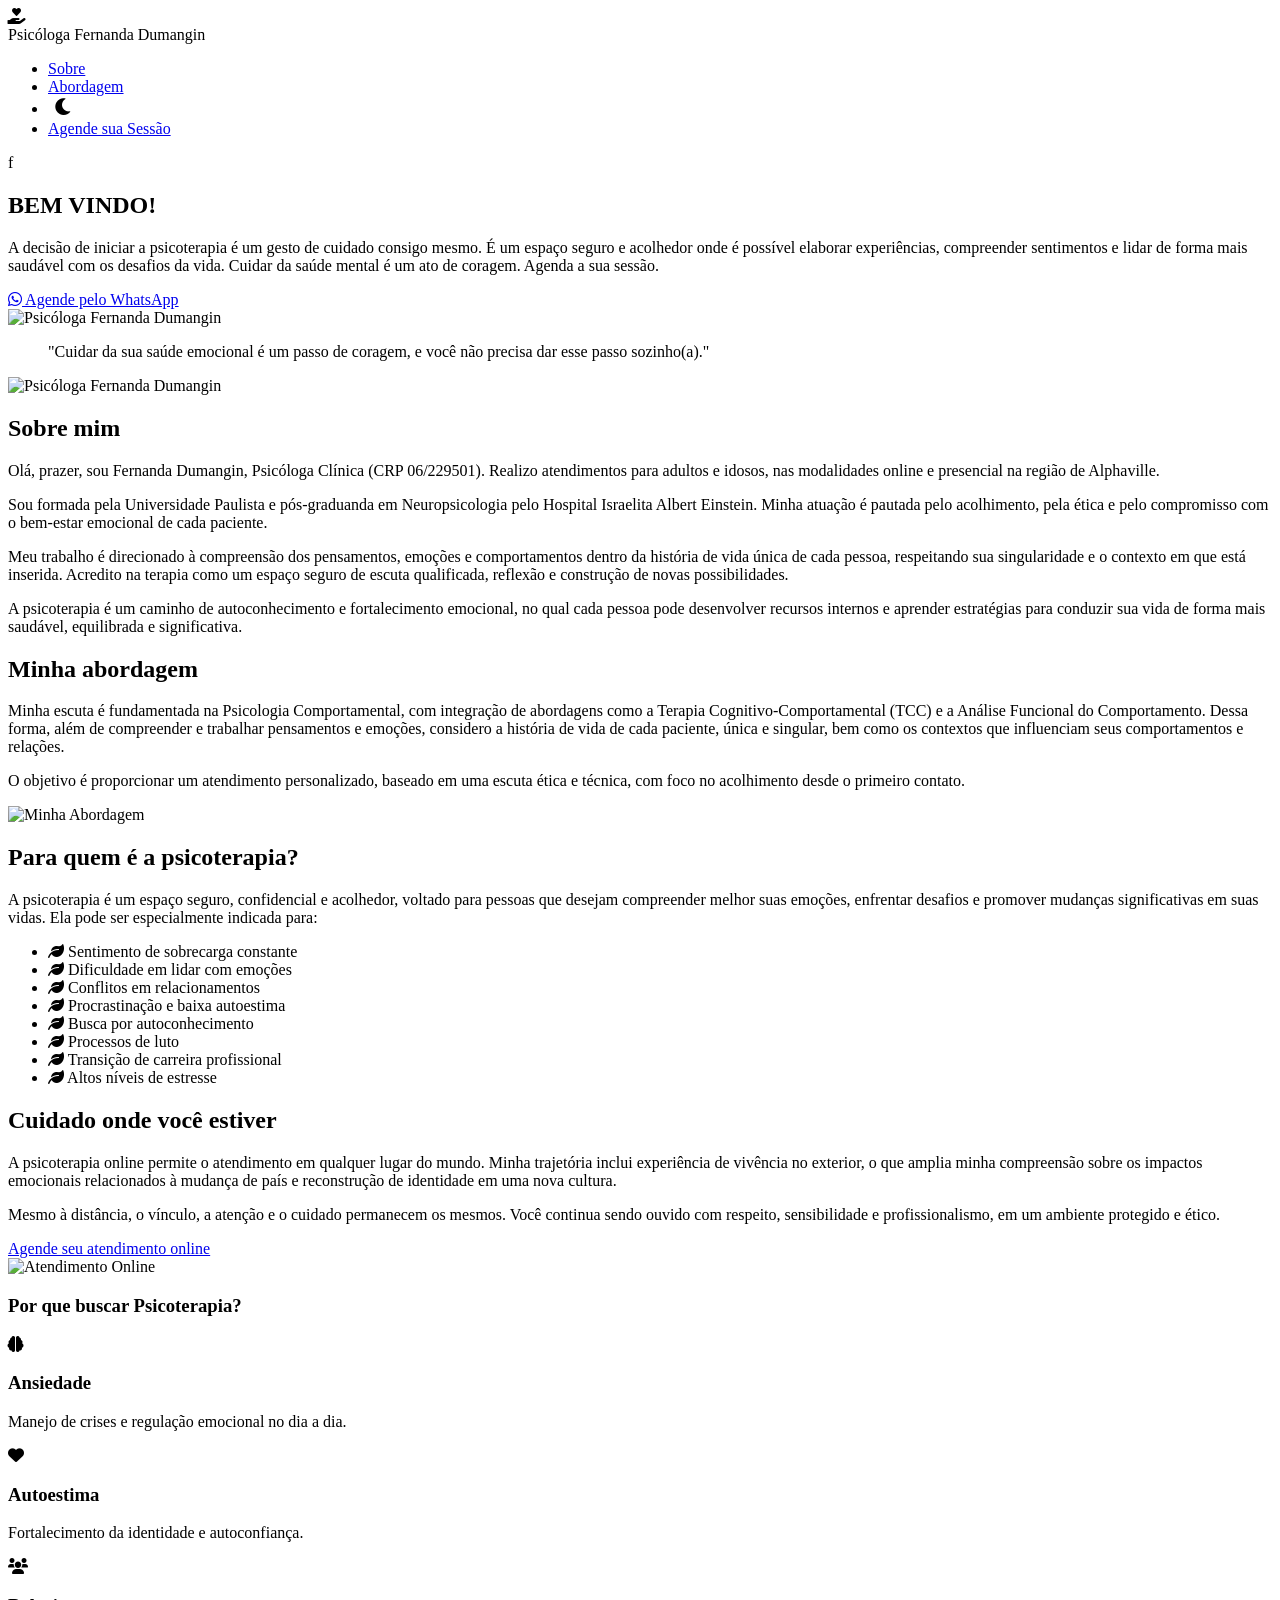
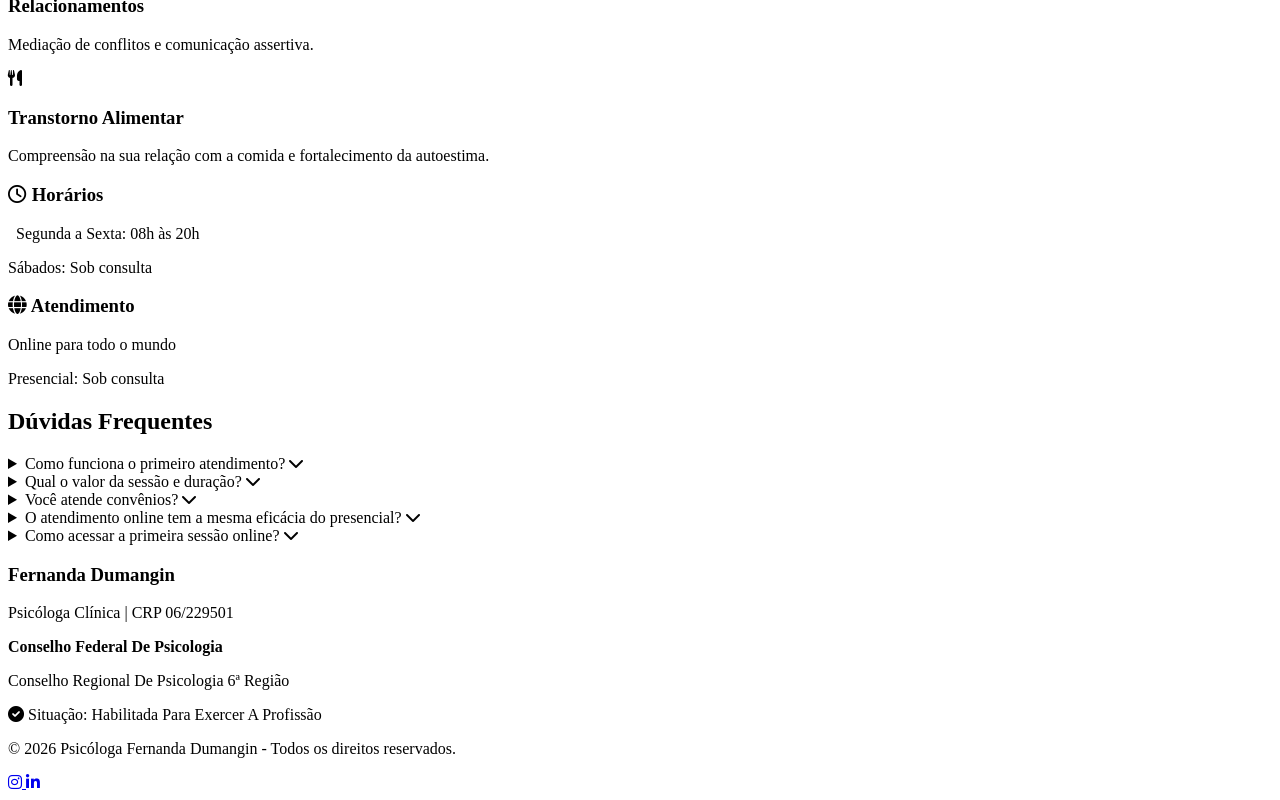
==== index.html @ 08c2d4cd "Update index.html" ====
<!DOCTYPE html>
<html lang="pt-br">
<head>
    <meta charset="UTF-8">
    <meta name="viewport" content="width=device-width, initial-scale=1.0">
    <meta name="description" content="Psicóloga Fernanda Dumangin - Atendimento clínico especializado para adultos e adolescentes. Online e Presencial.">
    <meta name="keywords" content="Psicóloga, Terapia, Fernanda Dumangin, Saúde Mental">
    <meta property="og:title" content="Psicóloga Fernanda Dumangin">
    <meta property="og:description" content="Cuidar da sua saúde mental é o primeiro passo para o equilíbrio.">
    <meta property="og:image" content="https://psifernandadumangin.github.io/assets/fernanda.JPG">
    <meta property="og:url" content="https://psifernandadumangin.github.io">
    <meta property="og:type" content="website">
    <title>Fernanda Dumangin | Psicóloga Clínica</title>
    <link rel="icon" href="data:image/svg+xml,<svg xmlns='http://www.w3.org/2000/svg' viewBox='0 0 512 512'><path fill='%235a8ca0' d='M208 448V208c0-26.5 21.5-48 48-48h96c26.5 0 48 21.5 48 48v240c0 26.5-21.5 48-48 48h-96c-26.5 0-48-21.5-48-48zm48-416c-132.5 0-240 107.5-240 240v208c0 13.3 10.7 24 24 24h64c13.3 0 24-10.7 24-24V272c0-13.3-10.7-24-24-24H80c0-88.4 71.6-160 160-160s160 71.6 160 160h-48c-13.3 0-24 10.7-24 24v176c0 13.3 10.7 24 24 24h64c13.3 0 24-10.7 24-24V272c0-132.5-107.5-240-240-240z'/></svg>">
    <link rel="stylesheet" href="style.css">
    <link rel="stylesheet" href="https://cdnjs.cloudflare.com/ajax/libs/font-awesome/6.0.0/css/all.min.css">
    <link href="https://fonts.googleapis.com/css2?family=Inter:wght@300;400;600&display=swap" rel="stylesheet">
    <link href="https://fonts.googleapis.com/css2?family=Inter:wght@400;600;700&display=swap" rel="stylesheet">
</head>
<body>

<header>
    <div class="logo">
        <div class="logo-icon">
            <i class="fas fa-hand-holding-heart"></i> </div>
        <span>Psicóloga Fernanda Dumangin</span>
    </div>

    <nav>
        <ul>
            <li><a href="#sobre">Sobre</a></li>
            <li><a href="#abordagem">Abordagem</a></li>
            <li>
                <button id="theme-toggle" style="background:none; border:none; cursor:pointer; font-size:1.2rem;">
                <i id="theme-icon" class="fas fa-moon"></i>
                </button>
            </li>
            <li><a href="https://wa.me/5511989405665?text=Olá%20Fernanda,%20gostaria%20de%20maiores%20informações%20sobre%20o%20agendamento%20de%20consulta." class="btn-nav" target="_blank">Agende sua Sessão</a></li>
        </ul>
    </nav>
</header>
f
    <section class="hero">
        <div class="container hero-container">
            <div class="hero-content">
                <h1>BEM VINDO!</h1>
                <p>A decisão de iniciar a psicoterapia é um gesto de cuidado consigo mesmo. É um espaço seguro e acolhedor onde é possível elaborar experiências, compreender sentimentos e lidar de forma mais saudável com os desafios da vida. Cuidar da saúde mental é um ato de coragem. Agenda a sua sessão.</p>
                <a href="https://wa.me/5511989405665?text=Olá%20Fernanda,%20gostaria%20de%20maiores%20informações%20sobre%20o%20agendamento%20de%20consulta." class="cta-button">
                    <i class="fab fa-whatsapp"></i> Agende pelo WhatsApp
                </a>
            </div>
            <div class="hero-image">
                <img src="assets/fernanda-hero.JPG" alt="Psicóloga Fernanda Dumangin">
            </div>
        </div>
    </section>

    <section class="quote-section">
        <div class="container">
            <blockquote class="main-quote">
                "Cuidar da sua saúde emocional é um passo de coragem, e você não precisa dar esse passo sozinho(a)."
            </blockquote>
        </div>
    </section>

    <section id="sobre" class="section-split">
        <div class="container split-container">
            <div class="split-image">
                <img src="assets/fernanda.JPG" alt="Psicóloga Fernanda Dumangin">
            </div>
            
            <div class="split-content">
                <h2>Sobre mim</h2>
                <p>Olá, prazer, sou Fernanda Dumangin, Psicóloga Clínica (CRP 06/229501). Realizo atendimentos para adultos e idosos, nas modalidades online e presencial na região de Alphaville.</p>
                <p>Sou formada pela Universidade Paulista e pós-graduanda em Neuropsicologia pelo Hospital Israelita Albert Einstein. Minha atuação é pautada pelo acolhimento, pela ética e pelo compromisso com o bem-estar emocional de cada paciente.</p>
                <p>Meu trabalho é direcionado à compreensão dos pensamentos, emoções e comportamentos dentro da história de vida única de cada pessoa, respeitando sua singularidade e o contexto em que está inserida. Acredito na terapia como um espaço seguro de escuta qualificada, reflexão e construção de novas possibilidades.</p>
                <p>A psicoterapia é um caminho de autoconhecimento e fortalecimento emocional, no qual cada pessoa pode desenvolver recursos internos e aprender estratégias para conduzir sua vida de forma mais saudável, equilibrada e significativa.</p>
                      
            </div>
        </div>
    </section>

    <section id="abordagem" class="section-split alternate-bg">
        <div class="container split-container inverted">
            <div class="split-content">
                <h2>Minha abordagem</h2>
                <p>Minha escuta é fundamentada na Psicologia Comportamental, com integração de abordagens como a Terapia Cognitivo-Comportamental (TCC) e a Análise Funcional do Comportamento. Dessa forma, além de compreender e trabalhar pensamentos e emoções, considero a história de vida de cada paciente, única e singular, bem como os contextos que influenciam seus comportamentos e relações.</p>
                <p>O objetivo é proporcionar um atendimento personalizado, baseado em uma escuta ética e técnica, com foco no acolhimento desde o primeiro contato.</p>
            </div>
                <div class="split-image">
                    <img src="assets/consultorio-detalhe.JPG" alt="Minha Abordagem">
                </div>
        </div>
    </section>
    
    <section id="publico" class="section-split accent-bg">
        <div class="container split-container inverted">
            <div class="split-content">
                <h2>Para quem é a psicoterapia?</h2>
                <p>A psicoterapia é um espaço seguro, confidencial e acolhedor, voltado para pessoas que desejam compreender melhor suas emoções, enfrentar desafios e promover mudanças significativas em suas vidas.
                   Ela pode ser especialmente indicada para:</p>
                
                <ul class="lista-beneficios">
                    <li><i class="fas fa-leaf"></i> Sentimento de sobrecarga constante</li>
                    <li><i class="fas fa-leaf"></i> Dificuldade em lidar com emoções</li>
                    <li><i class="fas fa-leaf"></i> Conflitos em relacionamentos</li>
                    <li><i class="fas fa-leaf"></i> Procrastinação e baixa autoestima</li>
                    <li><i class="fas fa-leaf"></i> Busca por autoconhecimento</li>
                    <li><i class="fas fa-leaf"></i> Processos de luto</li>
                    <li><i class="fas fa-leaf"></i> Transição de carreira profissional</li>
                    <li><i class="fas fa-leaf"></i> Altos níveis de estresse</li>
                    
                </ul>
            </div>
            <!-- <div class="split-image">
                <img src="assets/terapia-contexto.jpg" alt="Representação de acolhimento">
            </div> -->
        </div>
    </section>

    <section id="online" class="section-split">
        <div class="container split-container inverted">
            <div class="split-content">
                <h2>Cuidado onde você estiver</h2>
                <p>A psicoterapia online permite o atendimento em qualquer lugar do mundo. Minha trajetória inclui experiência de vivência no exterior, o que amplia minha compreensão sobre os impactos emocionais relacionados à mudança de país e reconstrução de identidade em uma nova cultura.</p>
                <p>Mesmo à distância, o vínculo, a atenção e o cuidado permanecem os mesmos. Você continua sendo ouvido com respeito, sensibilidade e profissionalismo, em um ambiente protegido e ético.</p>
                <a href="#" class="link-destaque">Agende seu atendimento online</a>
            </div>
            <div class="split-image">
                <img src="assets/fernanda-notebook.JPG" alt="Atendimento Online">
            </div>
        </div>
    </section>
    
    <section id="especialidades" class="bg-light">
        <div class="container">
            <h3 class="frase-apoio">Por que buscar Psicoterapia?</h3>
            <div class="cards">
                <div class="card">
                    <i class="fas fa-brain"></i>
                    <h3>Ansiedade</h3>
                    <p>Manejo de crises e regulação emocional no dia a dia.</p>
                </div>
                <div class="card">
                    <i class="fas fa-heart"></i>
                    <h3>Autoestima</h3>
                    <p>Fortalecimento da identidade e autoconfiança.</p>
                </div>
                <div class="card">
                    <i class="fas fa-users"></i>
                    <h3>Relacionamentos</h3>
                    <p>Mediação de conflitos e comunicação assertiva.</p>
                </div>
                <div class="card">
                    <i class="fas fa-utensils"></i>
                    <h3>Transtorno Alimentar</h3>
                    <p>Compreensão na sua relação com a comida e fortalecimento da autoestima.</p>
                </div>
            </div>
        </div>
      </section>
    
        <!-- Cronograma e Selo de Atendimento -->
    <section class="info-pratica">
        <div class="container info-grid">
            <div class="info-item">
                <h3><i class="far fa-clock"></i> Horários</h3>
                <p>&nbsp;&nbsp;Segunda a Sexta: 08h às 20h</p>
                <p>Sábados: Sob consulta</p>
            </div>
            <div class="info-item">
                <h3><i class="fas fa-globe"></i> Atendimento</h3>
                <p>Online para todo o mundo</p>
                <p>Presencial: Sob consulta</p>
            </div>
        </div>
    </section>
    
    <!-- FAQ - Dúvidas Frequentes -->
        <section id="faq" class="container">
        <h2 class="section-title">Dúvidas Frequentes</h2>
        <div class="faq-grid">
            <details>
                <summary>Como funciona o primeiro atendimento? <i class="fas fa-chevron-down"></i></summary>
                <p>O primeiro atendimento é um momento de escuta e acolhimento, onde você poderá falar sobre a sua queixa, conhecer o funcionamento da psicoterapia e esclarecer dúvidas. É um espaço seguro para iniciarmos, juntos, um processo de cuidado.</p>
            </details>
    
            <details>
                <summary>Qual o valor da sessão e duração? <i class="fas fa-chevron-down"></i></summary>
                <p>As sessões têm duração média de 50 minutos. Para informações sobre valores e disponibilidade de horários, entre em contato pelo WhatsApp.</p>
            </details>
    
            <details>
                <summary>Você atende convênios? <i class="fas fa-chevron-down"></i></summary>
                <p>No momento, não atendo convênios, mas forneço recibo para que você possa solicitar reembolso junto ao seu plano de saúde. Os atendimentos são particulares, mas fico à disposição para esclarecer valores e verificar possibilidades que se adequem à sua necessidade.</p>
            </details>

             <details>
                <summary>O atendimento online tem a mesma eficácia do presencial? <i class="fas fa-chevron-down"></i></summary>
                <p>Sim. A psicoterapia online é reconhecida como uma modalidade eficaz e segura, apresentando resultados equivalentes ao atendimento presencial. 
                    Todos os atendimentos são realizados em ambiente virtual seguro, com garantia de sigilo e confidencialidade, conforme os princípios éticos da prática profissional.</p>
            </details>
            
            <details>
                <summary>Como acessar a primeira sessão online? <i class="fas fa-chevron-down"></i></summary>
                <p>Preparei um guia passo a passo bem simples para te ajudar a conectar na nossa sala virtual com segurança e privacidade.</p>
                <a href="guia_de_acesso.html" target="_blank" class="cta-button" style="margin-top: 10px; display: inline-flex; align-items: center; gap: 10px;">
                    <i class="fa-solid fa-book-open"></i> Acessar Guia Rápido
                </a>
            </details>
        </div>
    </section>
    
<footer class="footer">
    <div class="container footer-content">
        <div class="footer-info">
            <h3>Fernanda Dumangin</h3>
            <p>Psicóloga Clínica | CRP 06/229501</p>
        </div>
        
        <div class="footer-crp-status">
            <p><strong>Conselho Federal De Psicologia</strong></p>
            <p>Conselho Regional De Psicologia 6ª Região</p>
            <p class="status-badge"><i class="fas fa-check-circle"></i> Situação: Habilitada Para Exercer A Profissão</p>
        </div>

        <div class="footer-copyright">
            <p>&copy; 2026 Psicóloga Fernanda Dumangin - Todos os direitos reservados.</p>
        </div>
        <div class="footer-social">
            <a href="https://www.instagram.com/psi.fernandadumangin" target="_blank" class="social-icon instagram">
                <i class="fab fa-instagram"></i>
            </a>
            <a href="https://linkedin.com/in/seuperfil" target="_blank" class="social-icon linkedin">
                <i class="fab fa-linkedin-in"></i>
            </a>
        </div>
    </div>
</footer>
    
<script>
    const themeToggle = document.getElementById('theme-toggle');
    const themeIcon = document.getElementById('theme-icon');
    const body = document.body;

    // Verifica se o usuário já tinha uma preferência salva
    if (localStorage.getItem('theme') === 'dark') {
        body.classList.add('dark-mode');
        themeIcon.classList.replace('fa-moon', 'fa-sun');
    }

    themeToggle.addEventListener('click', () => {
        body.classList.toggle('dark-mode');
        
        if (body.classList.contains('dark-mode')) {
            localStorage.setItem('theme', 'dark');
            themeIcon.classList.replace('fa-moon', 'fa-sun');
        } else {
            localStorage.setItem('theme', 'light');
            themeIcon.classList.replace('fa-sun', 'fa-moon');
        }
    });
</script>    
</body>
</html>
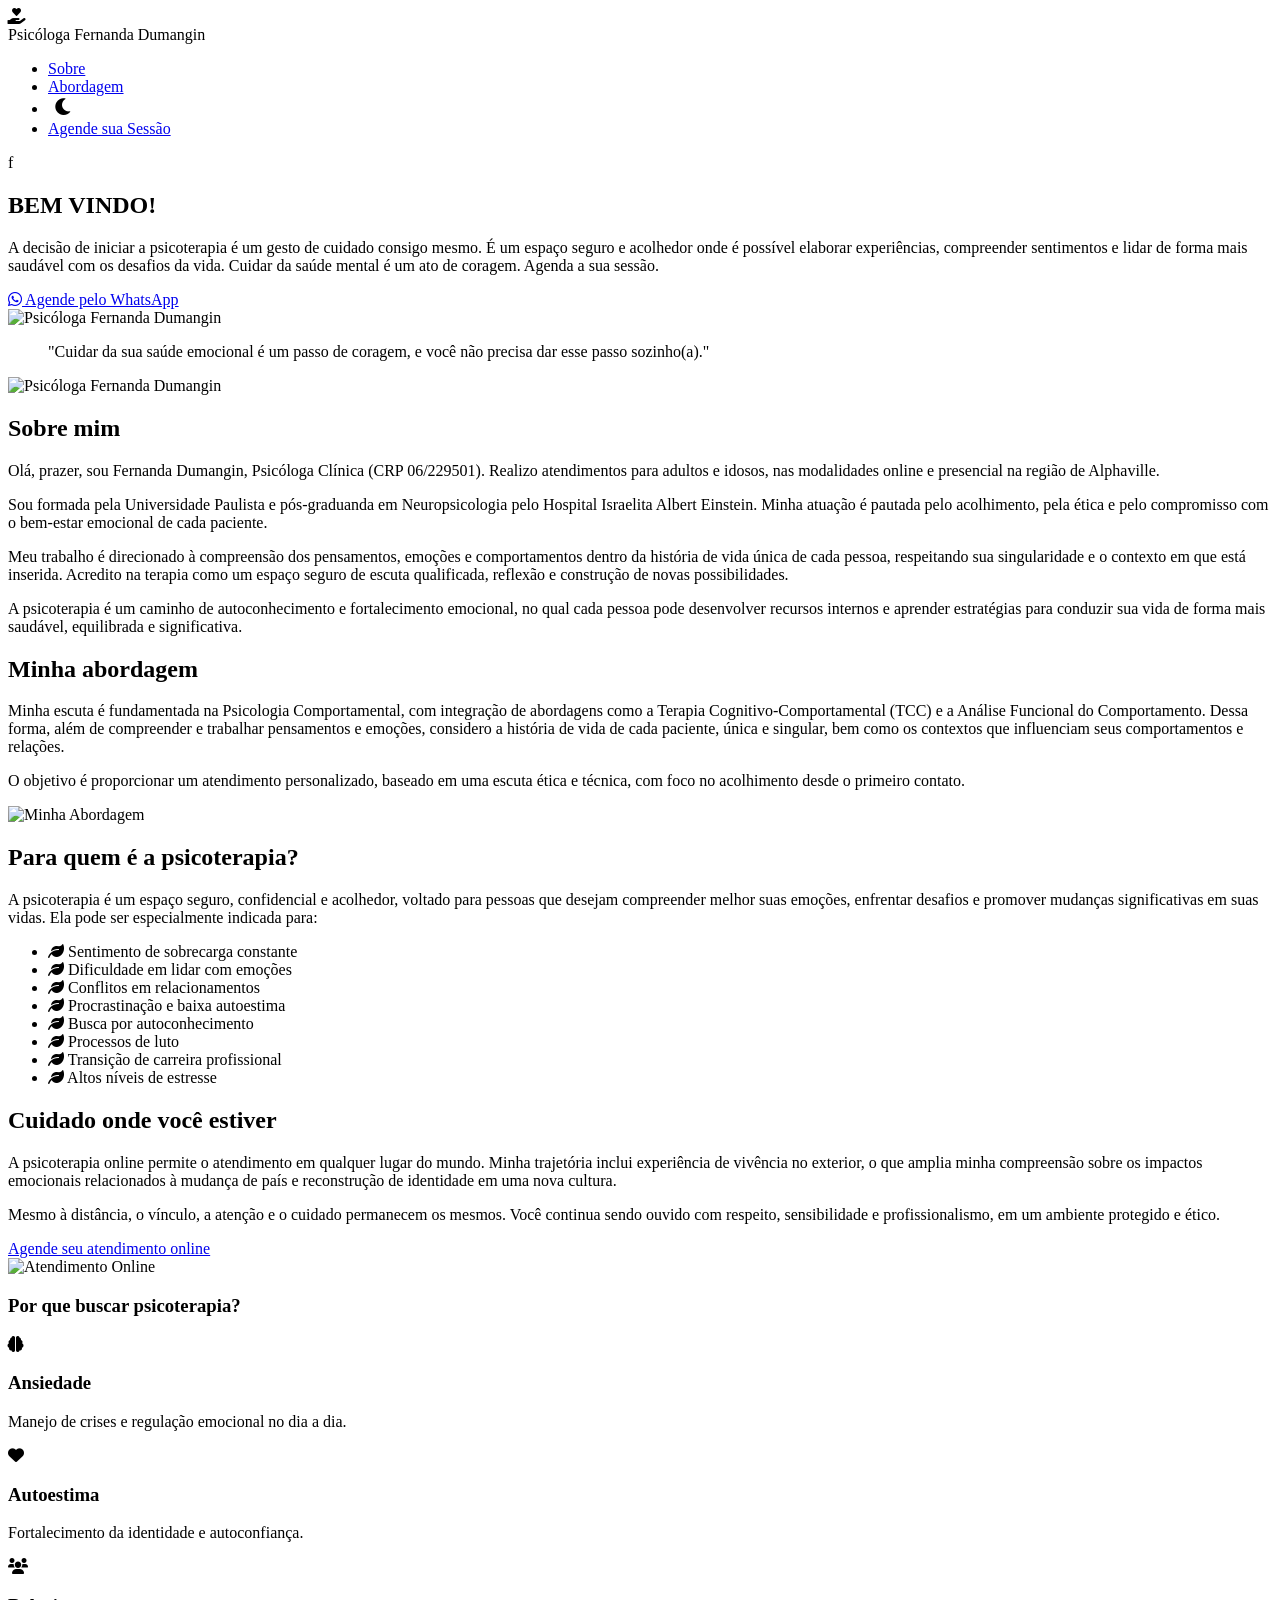
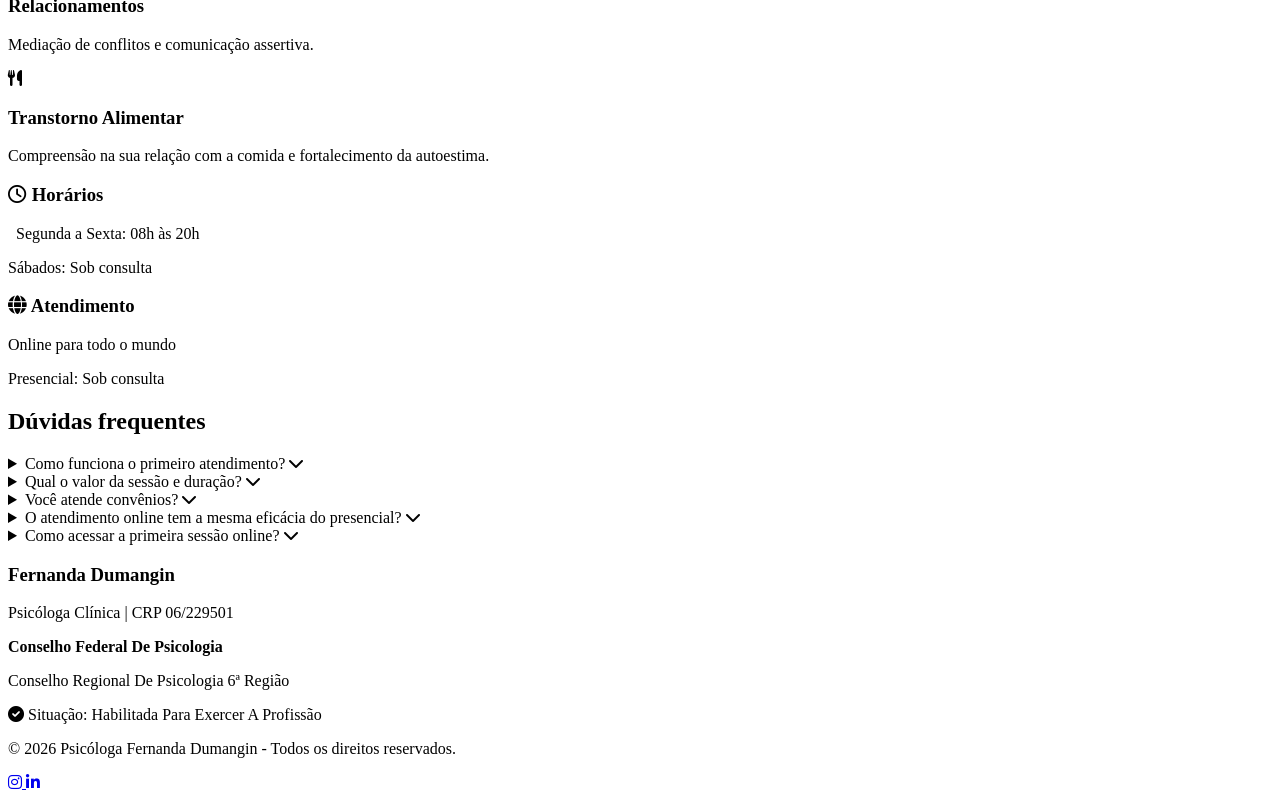
==== commit d039d2c5: "Update meta description and headings for consistency" ====
--- a/index.html
+++ b/index.html
@@ -3,8 +3,9 @@
 <head>
     <meta charset="UTF-8">
     <meta name="viewport" content="width=device-width, initial-scale=1.0">
-    <meta name="description" content="Psicóloga Fernanda Dumangin - Atendimento clínico especializado para adultos e adolescentes. Online e Presencial.">
-    <meta name="keywords" content="Psicóloga, Terapia, Fernanda Dumangin, Saúde Mental">
+    <meta name="google-site-verification" content="naHrY0-erxEiu1j9HeQYzjx1nH9kXFmUpBjLBTB5NQI" />
+    <meta name="description" content="Psicóloga Fernanda Dumangin - Atendimento clínico especializado para adultos e idosos. Online e Presencial.">
+    <meta name="keywords" content="Psicóloga, Terapia, Fernanda Dumangin, Saúde Mental, Terapia Cognitivo-Comportamental, Atendimento Online, Para quem é a terapia">
     <meta property="og:title" content="Psicóloga Fernanda Dumangin">
     <meta property="og:description" content="Cuidar da sua saúde mental é o primeiro passo para o equilíbrio.">
     <meta property="og:image" content="https://psifernandadumangin.github.io/assets/fernanda.JPG">
@@ -134,7 +135,7 @@
     
     <section id="especialidades" class="bg-light">
         <div class="container">
-            <h3 class="frase-apoio">Por que buscar Psicoterapia?</h3>
+            <h3 class="frase-apoio">Por que buscar psicoterapia?</h3>
             <div class="cards">
                 <div class="card">
                     <i class="fas fa-brain"></i>
@@ -178,7 +179,7 @@
     
     <!-- FAQ - Dúvidas Frequentes -->
         <section id="faq" class="container">
-        <h2 class="section-title">Dúvidas Frequentes</h2>
+        <h2 class="section-title">Dúvidas frequentes</h2>
         <div class="faq-grid">
             <details>
                 <summary>Como funciona o primeiro atendimento? <i class="fas fa-chevron-down"></i></summary>
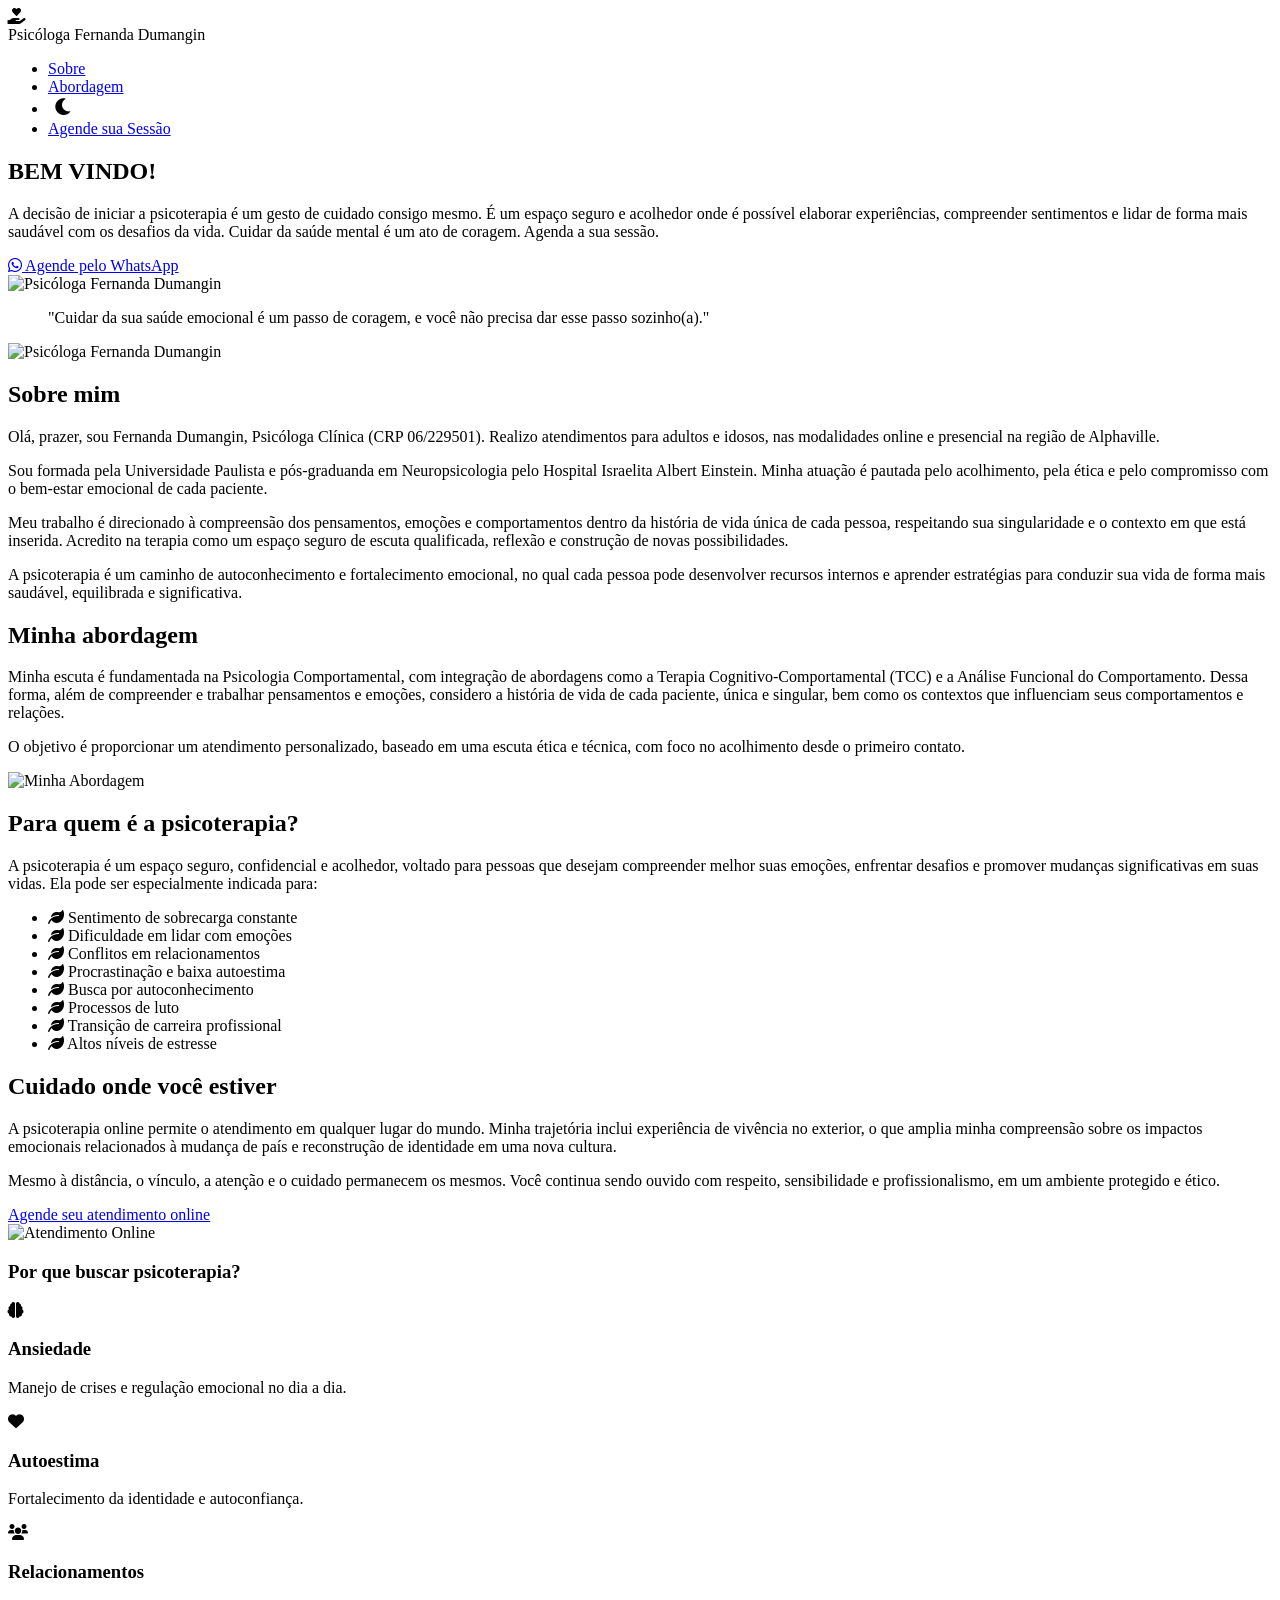
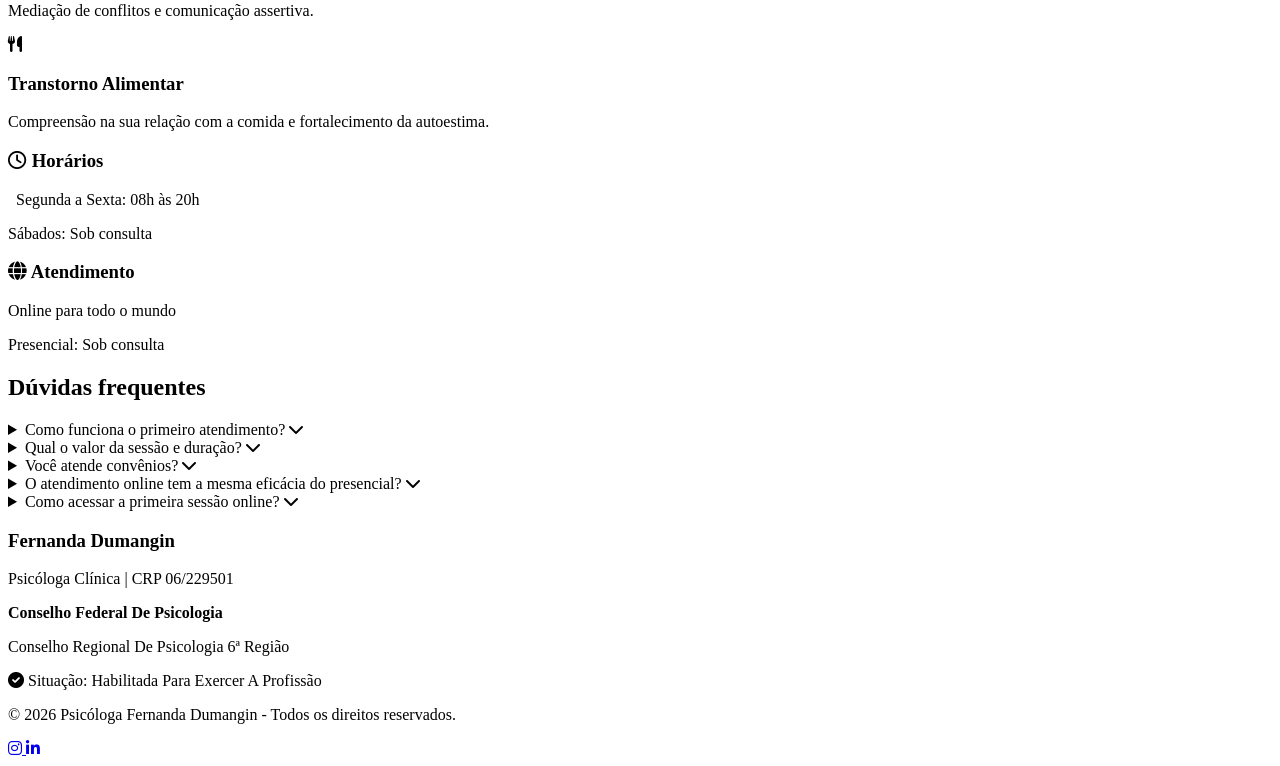
==== commit a94e136f: "Fix formatting issues in index.html remove gabarge f" ====
--- a/index.html
+++ b/index.html
@@ -40,7 +40,7 @@
         </ul>
     </nav>
 </header>
-f
+
     <section class="hero">
         <div class="container hero-container">
             <div class="hero-content">
@@ -232,7 +232,7 @@
             <a href="https://www.instagram.com/psi.fernandadumangin" target="_blank" class="social-icon instagram">
                 <i class="fab fa-instagram"></i>
             </a>
-            <a href="https://linkedin.com/in/seuperfil" target="_blank" class="social-icon linkedin">
+            <a href="https://linkedin.com" target="_blank" class="social-icon linkedin">
                 <i class="fab fa-linkedin-in"></i>
             </a>
         </div>
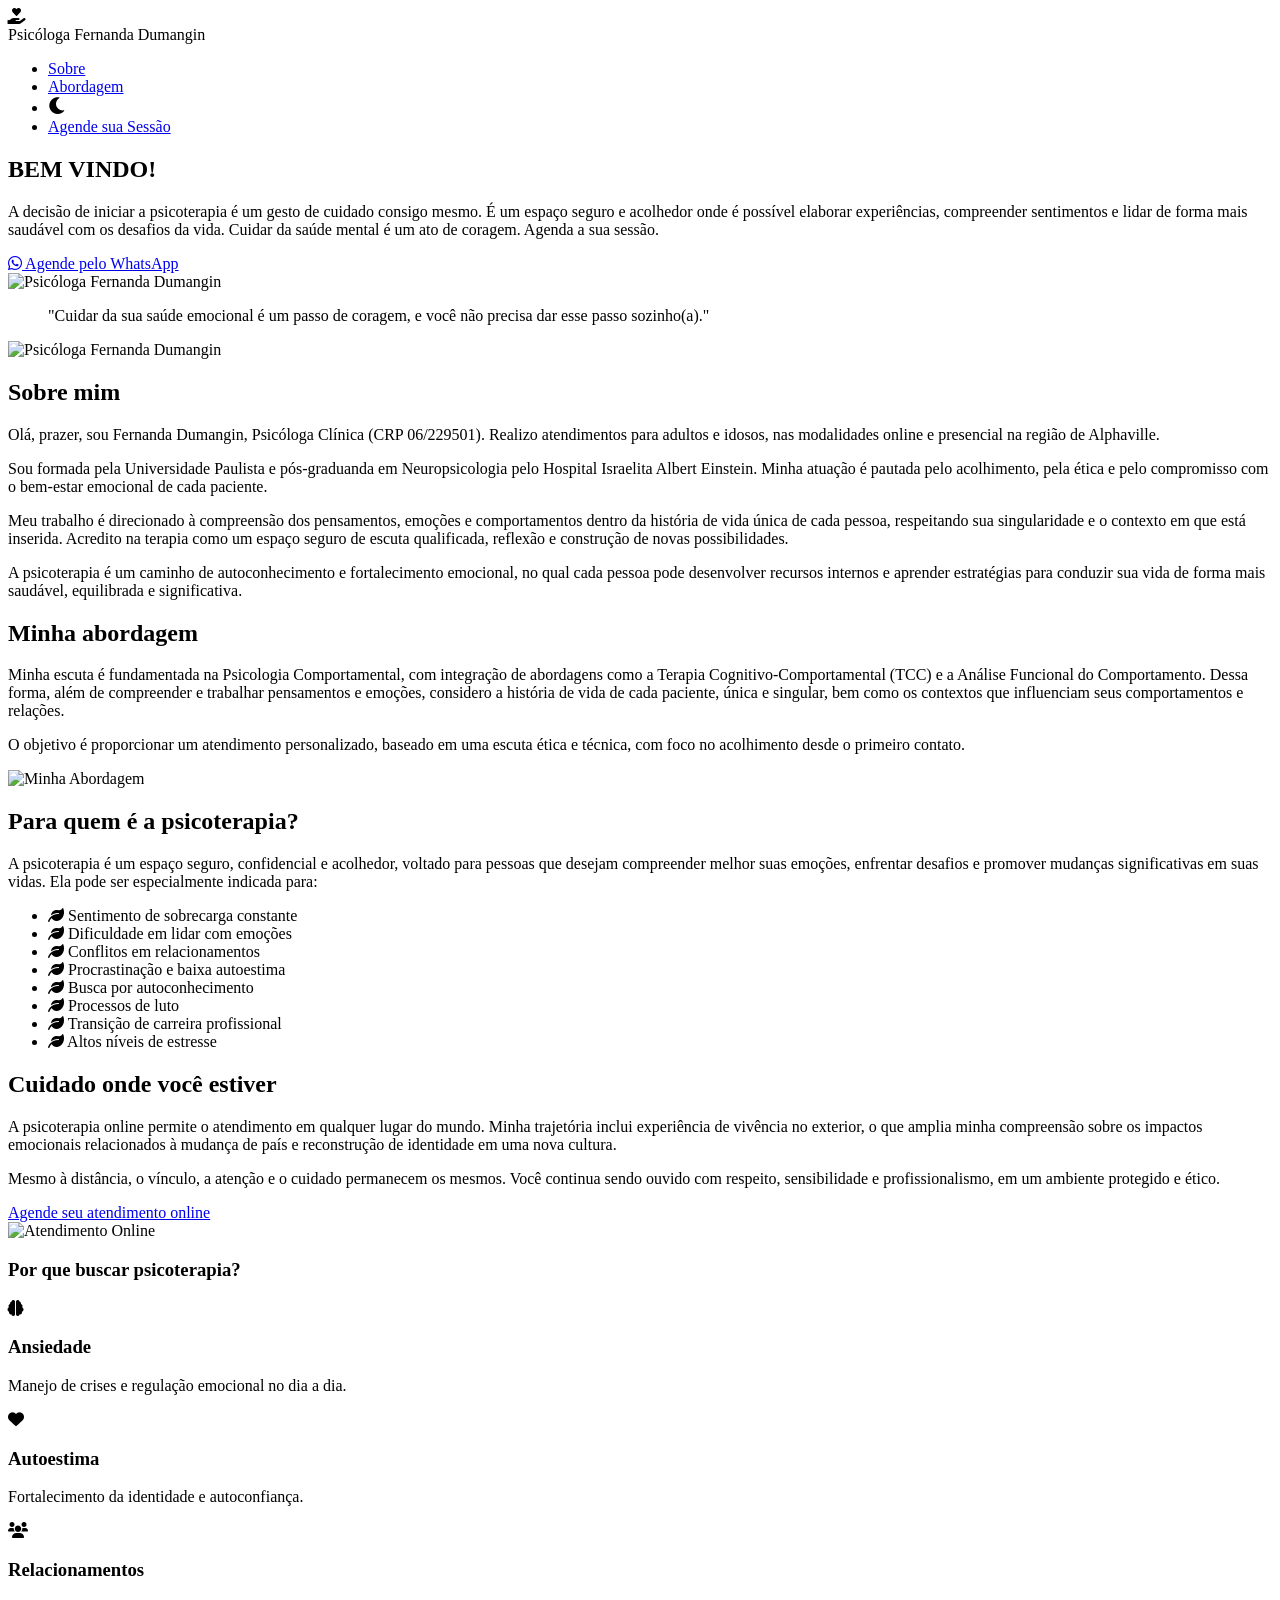
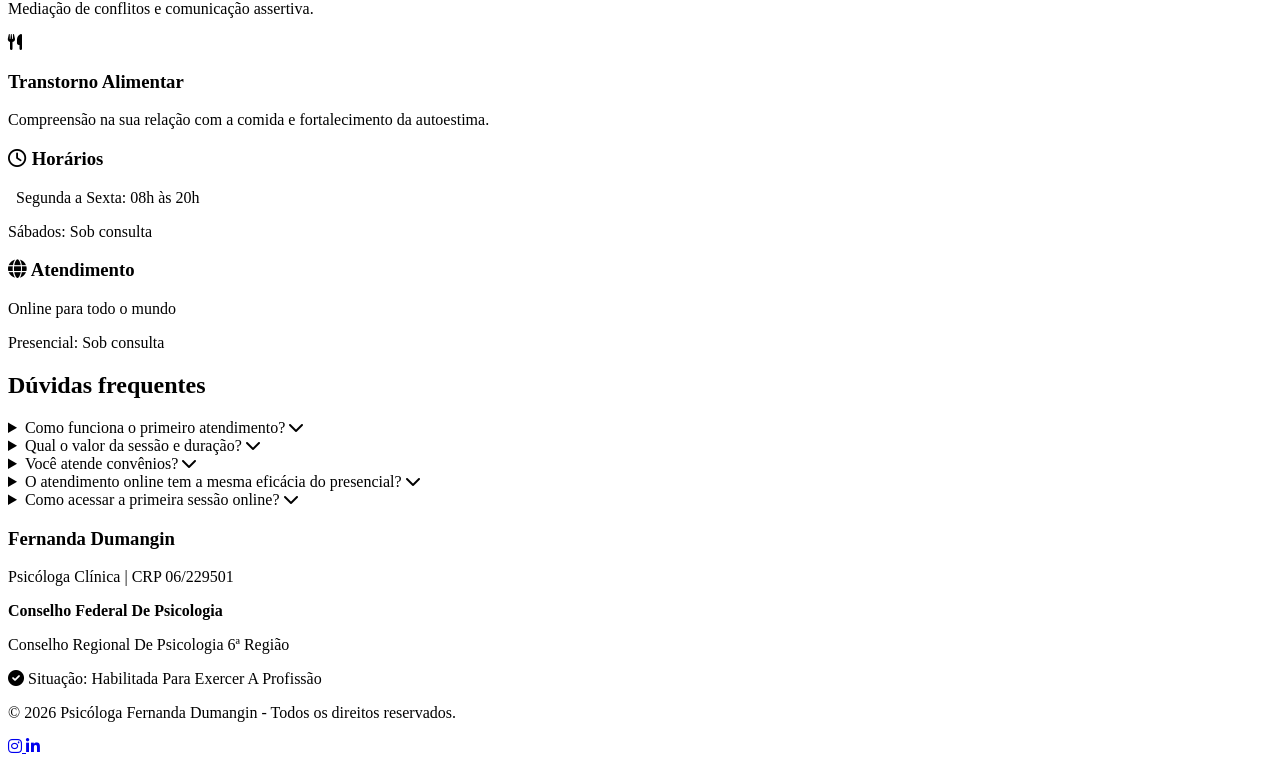
==== commit b9314e38: "Add mobile menu toggle and update theme button" ====
--- a/index.html
+++ b/index.html
@@ -23,20 +23,29 @@
 <header>
     <div class="logo">
         <div class="logo-icon">
-            <i class="fas fa-hand-holding-heart"></i> </div>
+            <i class="fas fa-hand-holding-heart"></i>
+        </div>
         <span>Psicóloga Fernanda Dumangin</span>
     </div>
 
-    <nav>
+    <div class="menu-toggle" id="mobile-menu">
+        <span class="bar"></span>
+        <span class="bar"></span>
+        <span class="bar"></span>
+    </div>
+
+    <nav class="nav-menu" id="nav-menu">
         <ul>
             <li><a href="#sobre">Sobre</a></li>
             <li><a href="#abordagem">Abordagem</a></li>
             <li>
-                <button id="theme-toggle" style="background:none; border:none; cursor:pointer; font-size:1.2rem;">
-                <i id="theme-icon" class="fas fa-moon"></i>
+                <button id="theme-toggle" style="background:none; border:none; cursor:pointer; font-size:1.2rem; padding: 0;">
+                    <i id="theme-icon" class="fas fa-moon"></i>
                 </button>
             </li>
-            <li><a href="https://wa.me/5511989405665?text=Olá%20Fernanda,%20gostaria%20de%20maiores%20informações%20sobre%20o%20agendamento%20de%20consulta." class="btn-nav" target="_blank">Agende sua Sessão</a></li>
+            <li>
+                <a href="https://wa.me/5511989405665?text=Olá%20Fernanda,%20gostaria%20de%20maiores%20informações%20sobre%20o%20agendamento%20de%20consulta." class="btn-nav" target="_blank">Agende sua Sessão</a>
+            </li>
         </ul>
     </nav>
 </header>
@@ -261,6 +270,27 @@
             themeIcon.classList.replace('fa-sun', 'fa-moon');
         }
     });
+</script>
+
+<script>
+    // 1. Seleciona o ícone hamburguer e o menu de links
+    const menuToggle = document.querySelector('#mobile-menu');
+    const navMenu = document.querySelector('#nav-menu');
+    
+    // 2. Seleciona todos os links (tags <a>) que estão dentro do menu
+    const navLinks = document.querySelectorAll('#nav-menu a');
+
+    // 3. Quando clicar no ícone hamburguer, abre ou fecha o menu
+    menuToggle.addEventListener('click', function() {
+        navMenu.classList.toggle('active');
+    });
+
+    // 4. MÁGICA EXTRA: Quando clicar em qualquer link, fecha o menu automaticamente
+    navLinks.forEach(function(link) {
+        link.addEventListener('click', function() {
+            navMenu.classList.remove('active');
+        });
+    });
 </script>    
 </body>
 </html>
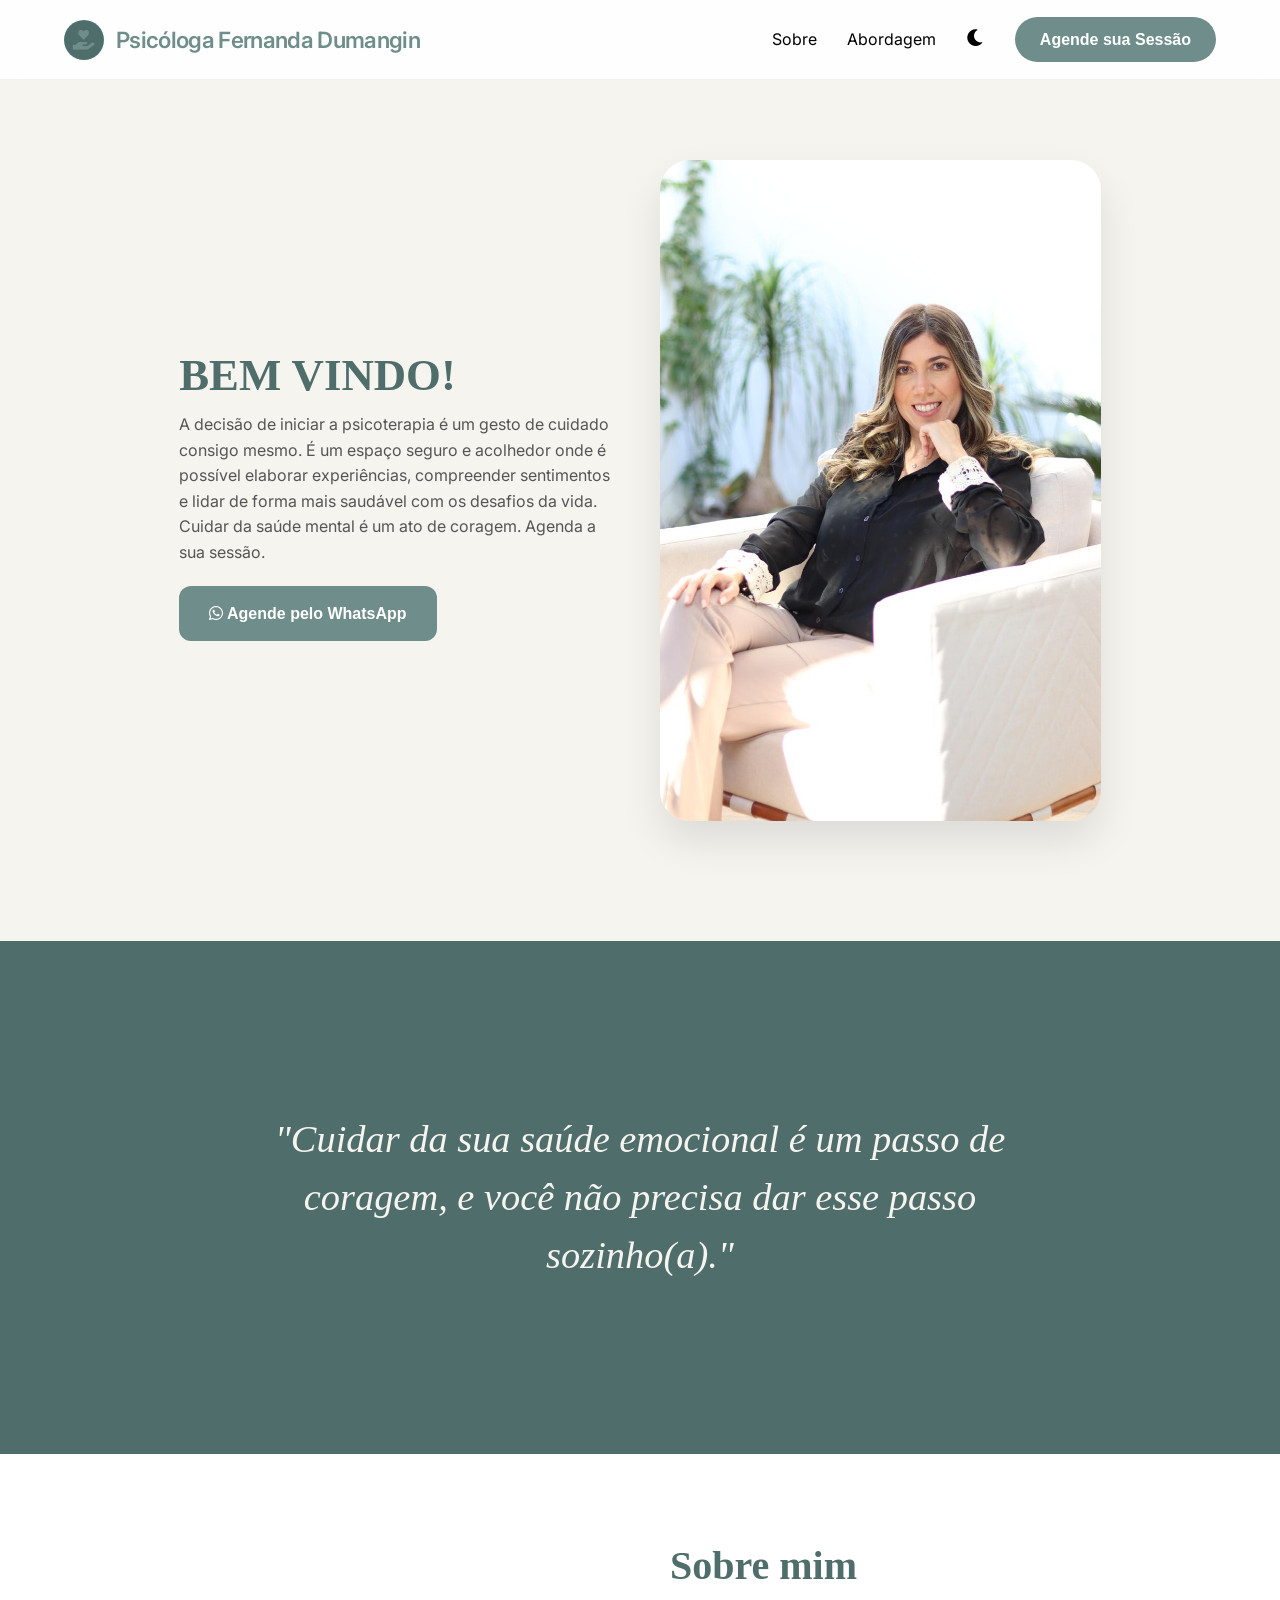
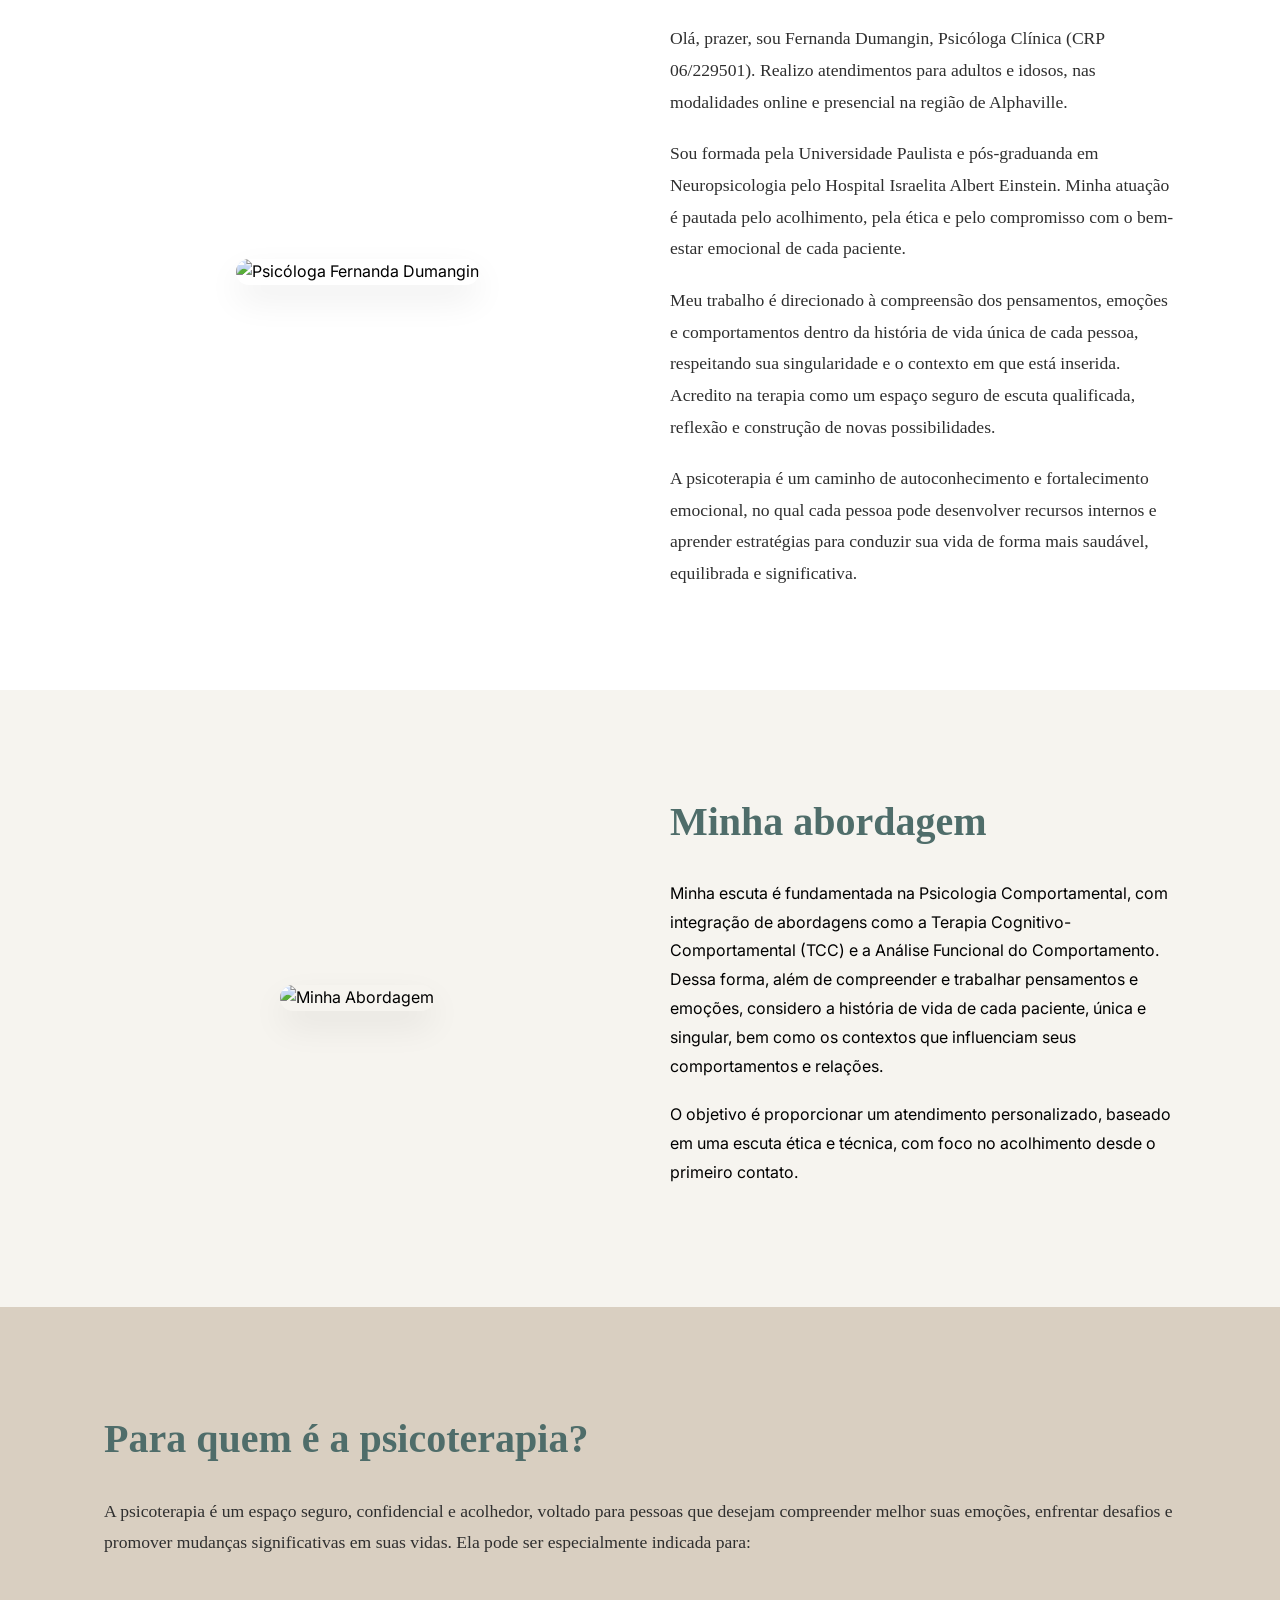
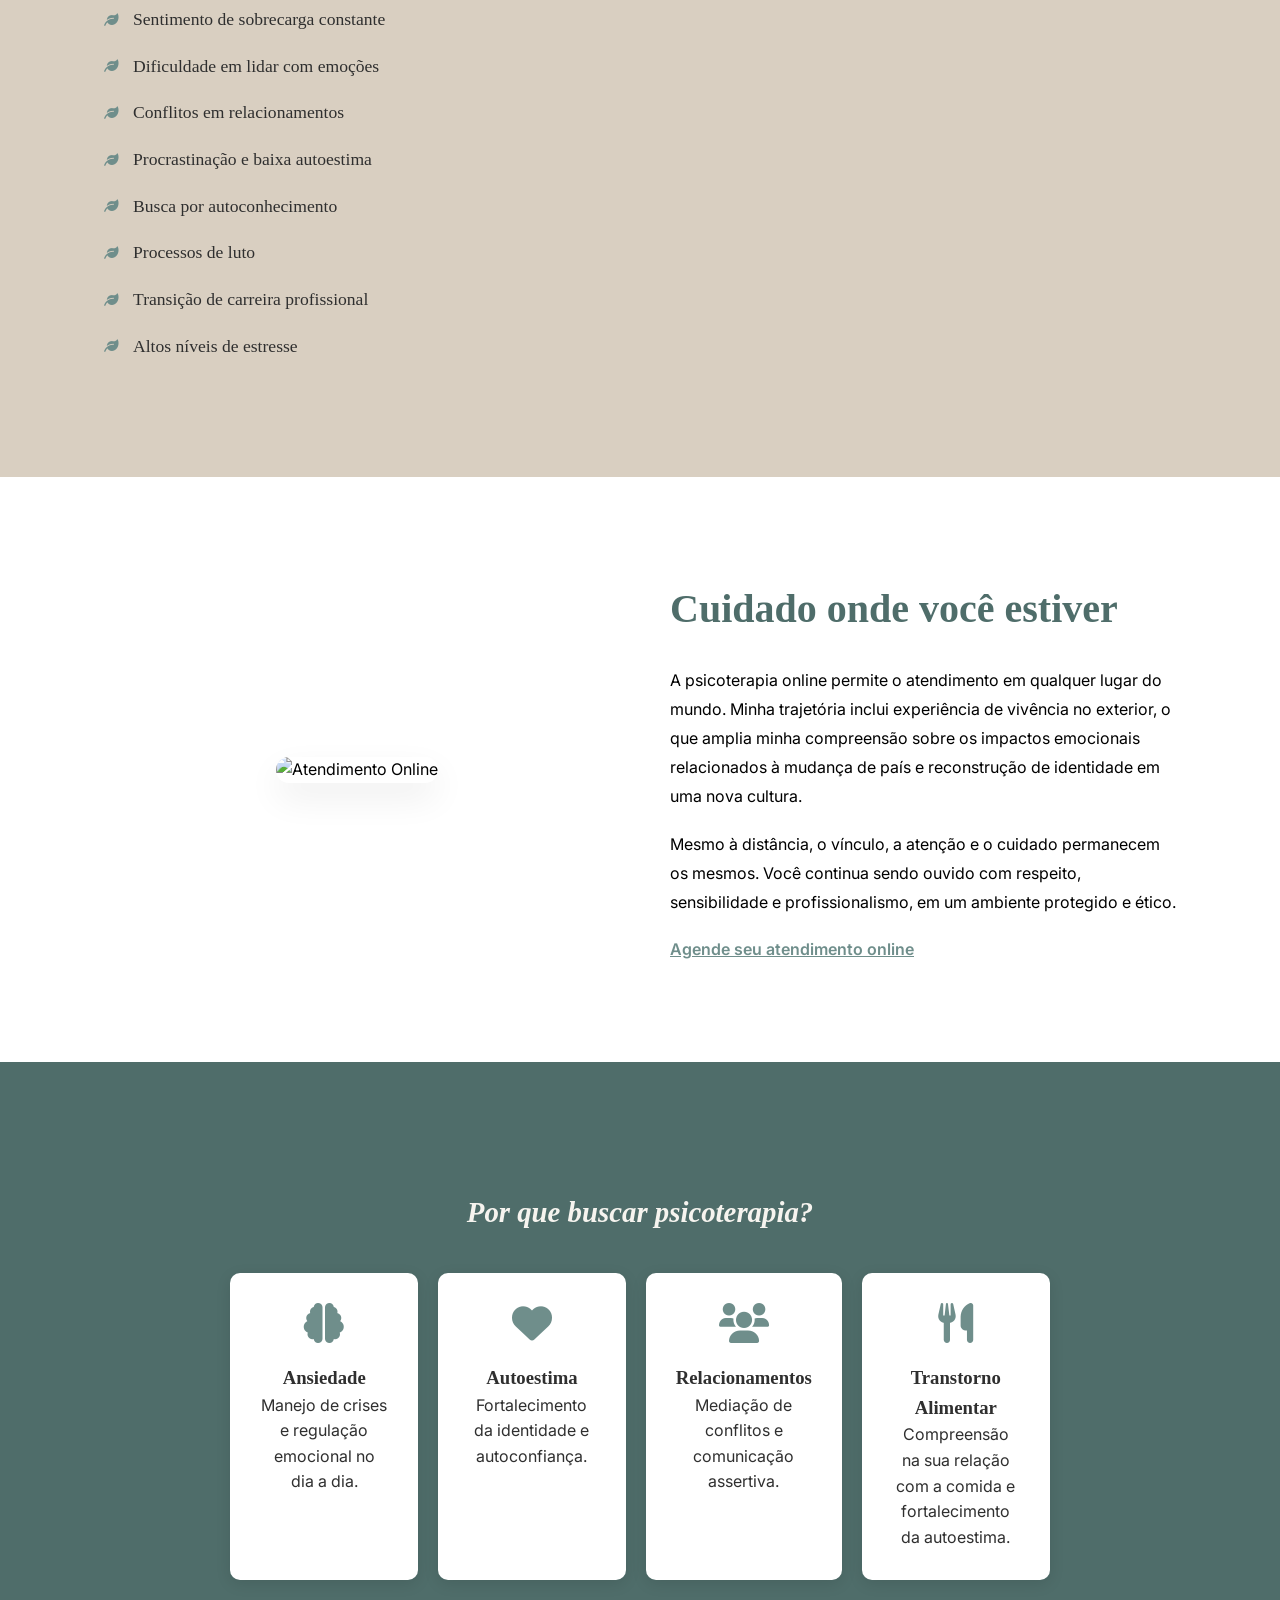
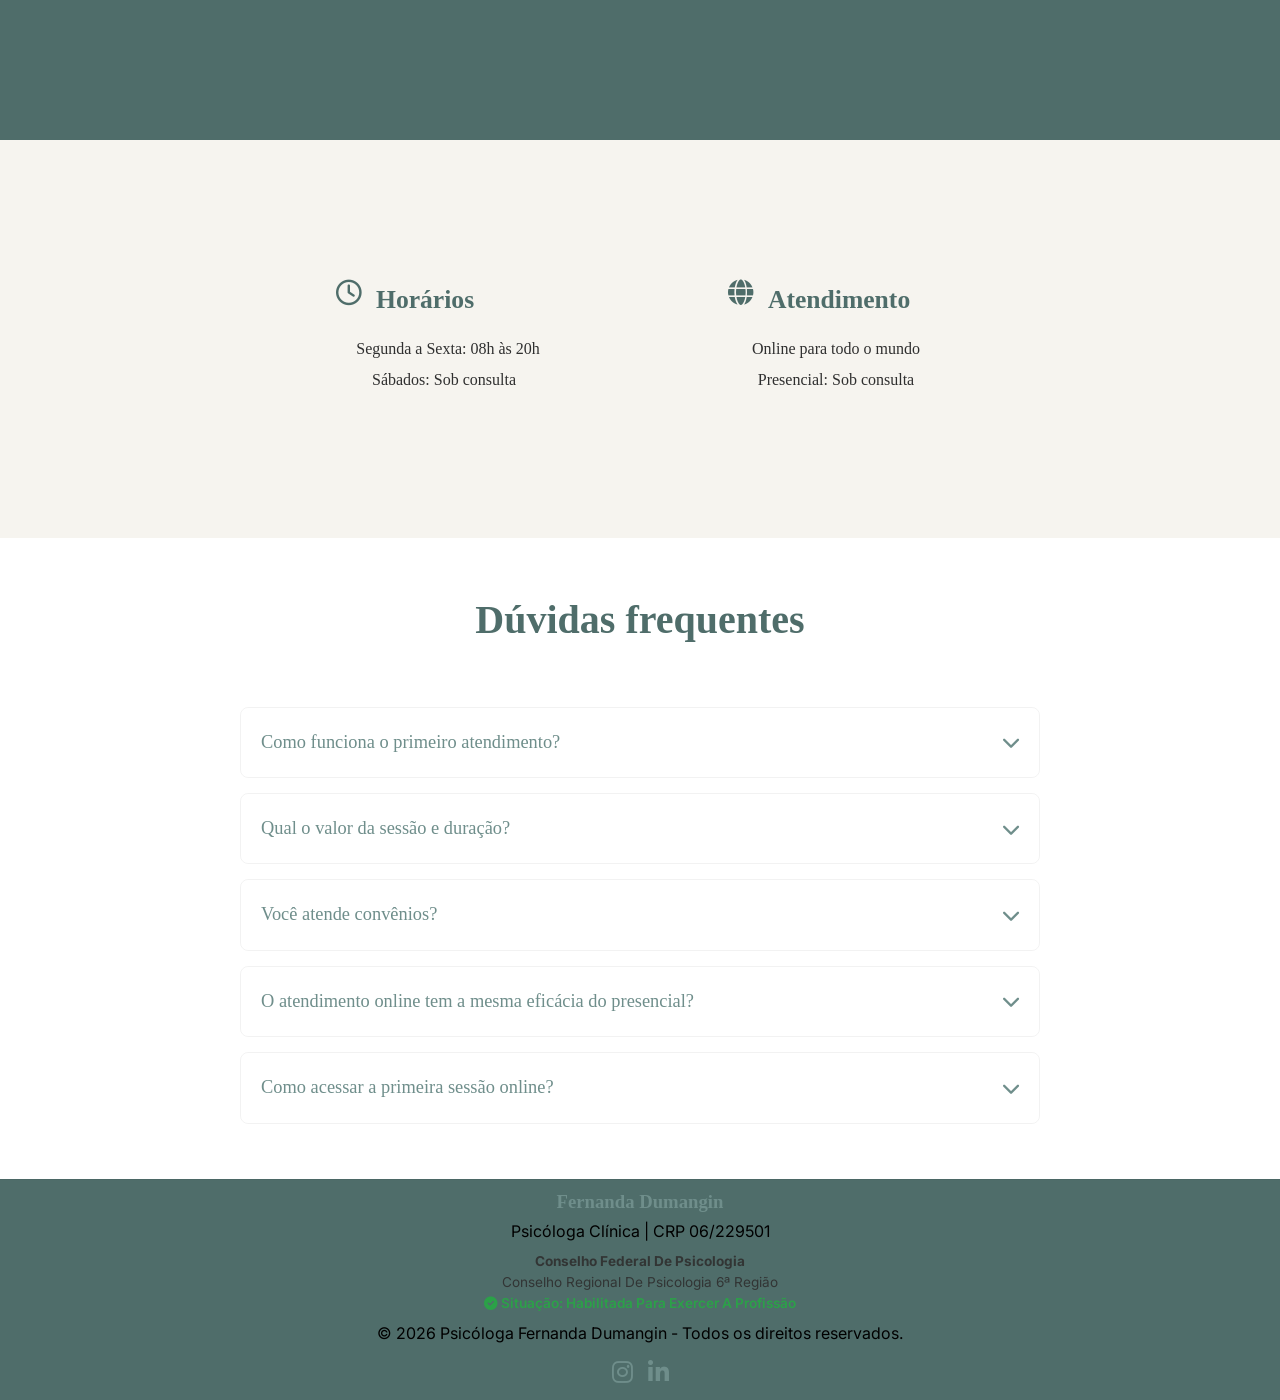
==== commit e49a972d: "Add Google Tag Manager and conversion tracking script" ====
--- a/index.html
+++ b/index.html
@@ -17,6 +17,14 @@
     <link rel="stylesheet" href="https://cdnjs.cloudflare.com/ajax/libs/font-awesome/6.0.0/css/all.min.css">
     <link href="https://fonts.googleapis.com/css2?family=Inter:wght@300;400;600&display=swap" rel="stylesheet">
     <link href="https://fonts.googleapis.com/css2?family=Inter:wght@400;600;700&display=swap" rel="stylesheet">
+    <!-- Google tag (gtag.js) -->
+    <script async src="https://www.googletagmanager.com/gtag/js?id=AW-18369501988"></script>
+    <script>
+      window.dataLayer = window.dataLayer || [];
+      function gtag(){dataLayer.push(arguments);}
+      gtag('js', new Date());
+      gtag('config', 'AW-18369501988');
+    </script>
 </head>
 <body>
 
@@ -55,7 +63,7 @@
             <div class="hero-content">
                 <h1>BEM VINDO!</h1>
                 <p>A decisão de iniciar a psicoterapia é um gesto de cuidado consigo mesmo. É um espaço seguro e acolhedor onde é possível elaborar experiências, compreender sentimentos e lidar de forma mais saudável com os desafios da vida. Cuidar da saúde mental é um ato de coragem. Agenda a sua sessão.</p>
-                <a href="https://wa.me/5511989405665?text=Olá%20Fernanda,%20gostaria%20de%20maiores%20informações%20sobre%20o%20agendamento%20de%20consulta." class="cta-button">
+                <a href="https://wa.me/5511989405665?text=Olá%20Fernanda,%20gostaria%20de%20maiores%20informações%20sobre%20o%20agendamento%20de%20consulta." class="cta-button" target="_blank" rel="noopener">
                     <i class="fab fa-whatsapp"></i> Agende pelo WhatsApp
                 </a>
             </div>
@@ -291,6 +299,33 @@
             navMenu.classList.remove('active');
         });
     });
-</script>    
+</script>
+    <!-- Conversão Google Ads: clique nos botões do WhatsApp -->
+<script>
+    document.querySelectorAll('a[href*="wa.me"], a[href*="api.whatsapp.com"]').forEach(function (link) {
+        link.addEventListener('click', function (e) {
+            var url = link.href;
+            var abreNovaAba = link.target === '_blank';
+            var jaRedirecionou = false;
+
+            function irParaWhatsApp() {
+                if (jaRedirecionou) return;
+                jaRedirecionou = true;
+                window.location.href = url;
+            }
+
+            if (!abreNovaAba) e.preventDefault();
+
+            gtag('event', 'conversion', {
+                'send_to': 'AW-18369501988/qWDkCOLgvdscEKS2obdE',
+                'value': 1.0,
+                'currency': 'BRL',
+                'event_callback': abreNovaAba ? undefined : irParaWhatsApp
+            });
+
+            if (!abreNovaAba) setTimeout(irParaWhatsApp, 1000);
+        });
+    });
+</script>
 </body>
 </html>
--- a/style.css
+++ b/style.css
@@ -0,0 +1,1232 @@
+html {
+    scroll-behavior: smooth;
+}
+/* 1. IMPORTAÇÃO DE FONTES E VARIÁVEIS UNIFICADAS */
+@import url('https://fonts.googleapis.com/css2?family=Playfair+Display:wght@700&family=Lora:wght@400;500&family=Montserrat:wght@600&family=Inter:wght@400;600&display=swap');
+
+:root {
+    --primary: #6F8E8B;        /* Verde sálvia */
+    --secondary: #4F6D6A;      /* Verde profundo */
+    --bg-light: #F6F4EF;       /* Off-white quente */
+    --accent: #D9CFC1;         /* Areia */
+    --text-color: #2F2F2F;     /* Grafite */
+    --white: #FFFFFF;
+    --header-bg: rgba(255, 255, 255, 0.9);
+}
+
+/* 2. CONFIGURAÇÕES GERAIS */
+html { scroll-behavior: smooth; }
+* { margin: 0; padding: 0; box-sizing: border-box; }
+
+body { 
+    font-family: 'Lora', serif; 
+    color: var(--text-color); 
+    line-height: 1.6; 
+    background-color: var(--white);
+}
+
+h1, h2, h3 { font-family: 'Playfair Display', serif; }
+
+/* CONFIGURAÇÃO DE CONTRASTE ENTRE SEÇÕES */
+.section-split {
+    background-color: #FFFFFF !important; /* Branco Puro */
+}
+
+.accent-bg {
+    background-color: #D9CFC1 !important; /* Areia (Destaque) */
+}
+
+.alternate-bg {
+    background-color: #F6F4EF !important; /* Off-white */
+}
+
+header { background: var(--header-bg); }
+.bg-light { background-color: var(--secondary); }
+.card { background-color: var(--card-bg); color: var(--text-color); }
+
+* { margin: 0; padding: 0; box-sizing: border-box; }
+
+body { font-family: 'Inter', sans-serif; color: var(--dark); line-height: 1.6; }
+
+/* Garante que títulos e parágrafos fora dos cards também mudem */
+body.dark-mode h2, 
+body.dark-mode p {
+    color: #f4f7f6;
+}
+
+/* 3. CABEÇALHO (FIXO E TRANSPARENTE) */
+header {
+    display: flex;
+    justify-content: space-between;
+    align-items: center;
+    padding: 0 5%;
+    height: 80px;
+    background: var(--header-bg);
+    backdrop-filter: blur(10px);
+    -webkit-backdrop-filter: blur(10px);
+    border-bottom: 1px solid rgba(111, 142, 139, 0.1);
+    position: fixed;
+    width: 100%;
+    z-index: 1000;
+}
+
+.logo {
+    display: flex;
+    align-items: center;
+    gap: 12px;
+    font-family: 'Inter', sans-serif;
+    font-size: 1.4rem;
+    font-weight: 600;
+    color: var(--primary);
+    letter-spacing: -0.03em;
+}
+/* Ajuste para tablets e celulares (Responsividade) */
+@media (max-width: 768px) {
+    header {
+        height: auto !important; /* Permite que o cabeçalho cresça se precisar */
+        min-height: 80px;
+        flex-wrap: wrap; /* Permite que os links desçam para a linha de baixo se faltar espaço */
+        padding: 15px 10px;
+        justify-content: center; /* Centraliza tudo no mobile */
+        gap: 15px;
+    }
+    
+    /* Impede a logo de ser espremida pelo Safari */
+    .logo {
+        flex-shrink: 0; 
+    }
+}
+nav ul {
+    display: flex;
+    align-items: center;
+    gap: 30px;
+    list-style: none;
+}
+
+nav a { 
+    text-decoration: none; 
+    color: var(--text-color); 
+    transition: 0.3s;
+}
+
+nav a:hover { color: var(--primary); }
+
+.logo-icon {
+    width: 40px;
+    height: 40px;
+    background-color: var(--secondary); /* Cor de fundo suave */
+    border-radius: 50%;
+    display: flex;
+    align-items: center;
+    justify-content: center;
+    color: var(--primary);
+    font-size: 1.2rem;
+    border: 1px solid rgba(90, 140, 160, 0.2);
+}
+
+nav a { 
+    text-decoration: none; 
+    color: var(--dark); 
+    font-weight: 400; 
+    transition: 0.3s;
+}
+
+nav a:hover {
+    color: var(--primary);
+}
+
+/* BOTÃO DE AGENDAMENTO NO MENU */
+.btn-nav {
+    background-color: var(--primary); /* Usa o Verde Sálvia #6F8E8B */
+    color: var(--white) !important;
+    padding: 10px 25px;
+    border-radius: 50px;
+    font-family: 'Montserrat', sans-serif;
+    font-weight: 600;
+    text-decoration: none;
+    transition: all 0.3s ease;
+    border: none;
+    display: inline-flex;
+    align-items: center;
+}
+
+.btn-nav:hover {
+    background-color: var(--secondary); /* Escurece para Verde Profundo ao passar o mouse */
+    transform: translateY(-2px);
+    box-shadow: 0 5px 15px rgba(111, 142, 139, 0.3); /* Sombra suave na cor do botão */
+}
+/* Dark Mode */
+body.dark-mode .btn-nav {
+    background-color: var(--secondary); /* No escuro, ele começa já no tom mais profundo */
+}
+
+body.dark-mode .btn-nav:hover {
+    background-color: var(--primary); /* E clareia levemente no hover */
+}
+
+/* ============================================================
+   MENU HAMBURGUER (ESTRUTURA BASE)
+   ============================================================ */
+
+/* Esconde o botão hamburguer no computador */
+.menu-toggle {
+    display: none;
+    flex-direction: column;
+    cursor: pointer;
+    gap: 5px;
+    z-index: 1000; /* Garante que o ícone fique por cima do menu aberto */
+}
+
+/* Estilo das 3 listras do ícone */
+.menu-toggle .bar {
+    width: 25px;
+    height: 3px;
+    background-color: #4A6B62; /* Verde do seu site */
+    border-radius: 3px;
+    transition: all 0.3s ease-in-out;
+}
+
+/* ============================================================
+   AJUSTE PARA CELULAR (MOBILE) - MENU
+   ============================================================ */
+@media (max-width: 768px) {
+    /* 1. Mostra o ícone hamburguer */
+    .menu-toggle {
+        display: flex; 
+    }
+
+    /* 2. Esconde a caixa do menu por padrão */
+    .nav-menu {
+        display: none; /* Fica escondido até o clique */
+        position: absolute;
+        top: 100%; /* Faz o menu abrir logo abaixo do cabeçalho */
+        left: 0;
+        width: 100%;
+        background-color: #F7F5F0; /* Fundo Areia */
+        box-shadow: 0 10px 15px rgba(0,0,0,0.1);
+        padding: 25px 0;
+        z-index: 999;
+    }
+
+    /* 3. Classe que o JavaScript vai ativar para mostrar o menu */
+    .nav-menu.active {
+        display: block; 
+    }
+
+    /* 4. Organiza a lista (ul) em uma coluna centralizada */
+    .nav-menu ul {
+        display: flex;
+        flex-direction: column;
+        align-items: center; /* Centraliza tudo */
+        gap: 25px; /* Espaço entre os links */
+        margin: 0;
+        padding: 0;
+    }
+
+    /* 5. Ajusta o botão de Agendar para ficar em formato de pílula */
+    .nav-menu ul li .btn-nav {
+        border-radius: 30px !important;
+        padding: 12px 30px !important;
+        display: inline-block;
+        white-space: nowrap; /* Impede o texto do botão de quebrar em 3 linhas */
+    }
+}
+
+/* NOVO TOPO PROFISSIONAL */
+/* 2. AJUSTE DO HERO (Para alinhar com a cor da tabela) */
+.hero { 
+    background-color: var(--bg-light); /* Cor #F6F4EF */
+    min-height: 60vh;          
+    display: flex; 
+    align-items: center; 
+    padding: 80px 5% 40px; /* Padding ajustado para não ficar sob o header fixo */
+    color: var(--text-color);
+}
+
+.hero-content h1 { 
+    font-size: 2.8rem; 
+    color: var(--secondary); /* Verde Profundo para autoridade */
+    font-family: 'Playfair Display', serif;
+}
+
+.hero-container {
+    display: flex;
+    align-items: center;
+    justify-content: space-between;
+    gap: 40px;
+    max-width: 1200px;
+    margin: 0 auto;
+    width: 100%;
+}
+
+.hero-content {
+    flex: 1;
+    text-align: left; /* Texto à esquerda como você planejou */
+}
+
+.hero-content p {
+    font-size: 1rem;
+    margin-bottom: 20px;
+    color: #555;
+}
+
+.hero-image {
+    flex: 1;
+    display: flex;
+    justify-content: center;
+}
+
+.hero-image img {
+    width: 100%;
+    max-width: 480px;
+    border-radius: 30px; /* Mantém o padrão arredondado que ficou ótimo no sobre mim */
+   /* height: auto;  */         /* Mantém a proporção da foto sem achatar */
+    box-shadow: 0 20px 40px rgba(0,0,0,0.1); /* Sombra para profundidade */
+}
+
+@media (max-width: 768px) {
+    .hero-container {
+        flex-direction: column-reverse !important; /* Força os itens a ficarem um embaixo do outro */
+        text-align: center; /* Centraliza o texto no celular */
+        gap: 30px;
+    }
+    
+    .hero-content {
+        text-align: center; /* Sobrepõe o alinhamento à esquerda no mobile */
+    }
+
+    /* Corrige o bug de encolhimento do Safari */
+    .hero-content, 
+    .hero-image {
+        width: 100% !important; 
+        flex: none !important; /* Desativa o flex: 1 que confunde o Safari */
+    }
+}
+
+/* 1. PADRONIZAÇÃO DE BOTÕES (Substituindo o azul antigo) */
+.cta-button { 
+    background-color: var(--primary); /* Verde Sálvia #6F8E8B */
+    color: var(--white) !important; 
+    padding: 15px 30px; 
+    border-radius: 12px; 
+    text-decoration: none; 
+    font-weight: 600; 
+    display: inline-block; 
+    transition: 0.3s;
+    border: none;
+    font-family: 'Montserrat', sans-serif;
+}
+
+.cta-button:hover {
+    background-color: var(--secondary); /* Verde Profundo #4F6D6A */
+    transform: translateY(-2px);
+}
+
+/* 2. BOTÃO DO MENU (Igualando a identidade) */
+.btn-nav {
+    background: var(--primary) !important; /* Força o Verde Sálvia */
+    color: var(--white) !important;
+    padding: 10px 25px;
+    border-radius: 50px;
+    font-weight: 600;
+    text-decoration: none;
+    transition: 0.3s;
+}
+
+.btn-nav:hover {
+    background: var(--secondary) !important;
+    box-shadow: 0 4px 12px rgba(111, 142, 139, 0.2);
+}
+
+/* 3. CORES DE FUNDO (Conforme a tabela) */
+.section-split { 
+    background-color: var(--white); /* #FFFFFF */
+}
+
+.alternate-bg { 
+    background-color: var(--bg-light) !important; /* #F6F4EF */
+}
+
+.accent-bg { 
+    background-color: var(--accent) !important; /* #D9CFC1 */
+}
+
+/* ... código anterior (Header, Hero, etc.) ... */
+/* PADRONIZAÇÃO DA FRASE DE APOIO */
+.frase-apoio {
+    font-family: 'Playfair Display', serif !important; /* Mesma fonte dos títulos principais */
+    font-size: 1.8rem;
+    color: #F6F4EF !important; /* Off-white para total visibilidade */
+    text-align: center;
+    font-style: italic; /* O itálico reforça o tom de acolhimento */
+    margin: 20px 0;
+    line-height: 1.4;
+}
+
+  /* AJUSTE DE FONTES: DÚVIDAS FREQUENTES (FAQ) */
+#faq {
+    padding-bottom: 20px;
+    padding-top: 50px; /* Adicionado para respiro superior */
+}
+
+.faq-grid {
+    max-width: 800px;
+    margin: 0 auto;
+    padding: 20px 0;
+    margin-bottom: 0;
+}
+
+#faq .section-title {
+    font-family: 'Playfair Display', serif !important; /* Fonte dos títulos principais */
+    font-size: 2.5rem;
+    color: var(--secondary); /* Verde Profundo #4F6D6A */
+    margin-top: 0;
+    margin-bottom: 35px; /* Aumentado levemente para elegância */
+    text-align: center;
+}
+
+details {
+    background: var(--card-bg);
+    margin-bottom: 15px;
+    border-radius: 8px;
+    border: 1px solid rgba(0,0,0,0.05);
+    transition: all 0.3s ease;
+}
+
+summary {
+    font-family: 'Lora', serif !important; /* Fonte elegante para a pergunta */
+    font-size: 1.15rem;
+    padding: 20px;
+    font-weight: 500; /* Peso médio para não brigar com o título */
+    cursor: pointer;
+    list-style: none;
+    display: flex;
+    justify-content: space-between;
+    align-items: center;
+    color: var(--primary); /* Verde Sálvia #6F8E8B */
+}
+
+details p {
+    font-family: 'Lora', serif !important; /* Fonte para a resposta */
+    padding: 0 20px 20px;
+    line-height: 1.8; /* Espaçamento maior para leitura confortável */
+    color: var(--text-color); /* Grafite #2F2F2F */
+    font-size: 1.05rem;
+}
+
+/* Efeito de destaque ao abrir */
+details[open] {
+    box-shadow: 0 5px 15px rgba(0,0,0,0.05);
+}
+
+/* Ajuste para o Dark Mode */
+body.dark-mode details {
+    border-color: rgba(255,255,255,0.1);
+}
+
+body.dark-mode .main-quote {
+    color: #D9CFC1; /* A cor areia vira a cor do texto no escuro */
+}
+
+    .container {
+        padding: 80px 10%;
+        max-width: 1200px;
+        margin: auto;
+        text-align: center;
+    }
+    
+    .bg-light {
+        background: var(--secondary);
+        padding: 80px 10%;
+    }
+    
+/* CONTAINER PRINCIPAL DOS CARDS */
+.cards {
+    display: grid;
+    /* Força 4 colunas de tamanhos iguais */
+    grid-template-columns: repeat(4, 1fr); 
+    gap: 20px; /* Espaço entre os cards */
+    margin-top: 40px;
+    width: 100%;
+    max-width: 1200px; /* Mantém tudo alinhado com o resto do site */
+    margin-left: auto;
+    margin-right: auto;
+}
+
+/* 4. RESPONSIVIDADE (FIX PARA CELULAR E TABLET) */
+@media (max-width: 1024px) {
+    .cards {
+        /* Em tablets ou telas menores, mostra 2 cards por linha */
+        grid-template-columns: repeat(2, 1fr); 
+    }
+}
+
+@media (max-width: 768px) {
+    .cards {
+        /* Em celulares, mostra 1 card por linha */
+        grid-template-columns: 1fr; 
+    }
+}
+
+    /* 2. ESTRUTURA ZIGUE-ZAGUE (O MOTOR) */
+    .section-split {
+        padding: 80px 0;
+        background-color: var(--white);
+    }
+    
+    .alternate-bg {
+        background-color: var(--bg-light) !important;
+    }
+    
+    .split-container {
+        display: flex !important;
+        align-items: center;
+        justify-content: space-between;
+        gap: 60px;
+        max-width: 1200px;
+        margin: 0 auto;
+        padding: 0 5%;
+    }
+    
+    .split-content, .split-image {
+        flex: 1;
+    }
+    
+    .inverted {
+        flex-direction: row-reverse !important;
+    }
+    
+    .split-image img {
+        width: 100%;
+        max-width: 480px;
+        border-radius: 20px;
+        box-shadow: 0 15px 35px rgba(0,0,0,0.07);
+    }
+    
+    /* 3. TÍTULOS E TEXTOS */
+    /* SEÇÃO SOBRE MIM - FUNDO BRANCO PURO */
+    /* SEÇÃO SOBRE MIM - ALINHAMENTO À ESQUERDA */
+    #sobre .split-content {
+        text-align: left !important; /* Força o texto para a esquerda */
+        display: flex;
+        flex-direction: column;
+        align-items: flex-start; /* Alinha o conteúdo interno (incluindo botões) à esquerda */
+    }
+    
+    #sobre .split-content h2 {
+        text-align: left !important; /* Alinha o título "Sobre Mim" à esquerda */
+        margin-bottom: 30px;
+    }
+    
+    #sobre .split-content p {
+        text-align: left !important; /* Alinha os parágrafos à esquerda */
+        margin-bottom: 20px;
+    }
+    .split-content h2 {
+        font-family: 'Playfair Display', serif;
+        font-size: 2.5rem;
+        color: var(--secondary);
+        margin-bottom: 20px;
+    }
+    /*  Atualização do HTML (Para quem é a terapia?) */
+    .lista-beneficios {
+        list-style: none;
+        padding: 0;
+        margin-top: 25px;
+    }
+    
+    .lista-beneficios li {
+        display: flex;
+        align-items: center;
+        gap: 15px;
+        margin-bottom: 15px;
+        font-size: 1.1rem;
+        color: var(--text-color);
+    }
+    
+    .lista-beneficios i {
+        color: var(--primary); /* Verde Sálvia nos ícones */
+        font-size: 0.9rem;
+    }
+
+    /* APLICANDO A MESMA FONTE EM AMBAS AS SEÇÕES */
+    #sobre .split-content h2, 
+    #publico .split-content h2 {
+        font-family: 'Playfair Display', serif !important; /* Fonte elegante para títulos */
+        font-size: 2.5rem;
+        color: var(--secondary); /* Verde profundo #4F6D6A */
+        margin-bottom: 25px;
+    }
+    
+    #sobre .split-content p, 
+    #publico .split-content p,
+    .lista-beneficios li {
+        font-family: 'Lora', serif !important; /* Fonte sofisticada para leitura */
+        font-size: 1.1rem;
+        color: var(--text-color); /* Grafite #2F2F2F */
+        line-height: 1.8;
+    }
+
+    /* Garante que o fundo 'alternate-bg' use a cor Areia correta */
+    .alternate-bg {
+        background-color: var(--bg-light) !important; /* Ou use var(--accent) se quiser o tom Areia */
+    }
+
+/* Ajuste para tablets e celulares (Responsividade) Sessões de texto*/
+@media (max-width: 768px) {
+    .split-container, .inverted {
+        flex-direction: column !important;
+        text-align: center;
+        gap: 30px;
+    }
+    
+    /* ADIÇÃO: Previne que o Safari quebre as colunas nas seções Sobre/Abordagem */
+    .split-content, 
+    .split-image {
+        width: 100% !important;
+        flex: none !important;
+    }
+}
+.link-destaque {
+    color: var(--primary);    /* Usa o Verde Sálvia */
+    font-weight: 600;
+    text-decoration: underline;
+    transition: color 0.3s ease;
+}
+
+.link-destaque:hover {
+    color: var(--secondary);  /* Escurece ao passar o mouse */
+}
+
+/* Ajuste para tablets e celulares (Responsividade) */
+@media (max-width: 768px) {
+    #especialidades, 
+    #faq {
+        padding-top: 20px;
+        padding-bottom: 20px;
+    }
+
+    header {
+        padding: 0 10px; /* Reduz o preenchimento lateral no mobile */
+    }
+
+    .logo {
+        gap: 8px; /* Diminui o espaço entre o ícone e o nome */
+    }
+
+    .logo span {
+        font-size: 1.1rem; /* Reduz um pouco a fonte */
+    }
+} /* Esta chave fecha a @media e deve estar sozinha na linha */
+
+/* Feedback visual quando o usuário passa o mouse já tem */
+    .card { 
+        background: white; 
+        padding: 30px; 
+        border-radius: 10px; 
+        box-shadow: 0 4px 15px rgba(0,0,0,0.1); 
+        
+        /* Novas propriedades para modernizar */
+        transition: all 0.3s ease; /* Faz a animação durar 0.3 segundos */
+        display: flex;
+        flex-direction: column;
+        align-items: center; /* Centraliza o conteúdo se preferir */
+        text-align: center;
+    }
+    /* No modo escuro */
+    body.dark-mode .card {
+        background-color: #262626; /* Cinza bem escuro */
+        color: #f4f7f6;           /* Texto claro para contraste */
+        border: 1px solid rgba(255, 255, 255, 0.1);
+    }
+    
+    /* Garante que os títulos das seções (Sobre Mim, Especialidades) mudem */
+    body.dark-mode h2 {
+        color: #f4f7f6;
+    }
+
+    /* AJUSTE DARK MODE PARA O HERO */
+    body.dark-mode .hero {
+        background-color: #1a1a1a !important; /* Fundo grafite muito escuro */
+        color: #e0e0e0 !important;           /* Texto cinza claro */
+    }
+    
+    body.dark-mode .hero-content h1 {
+        color: #90caf9 !important;           /* Azul claro para o título se destacar */
+    }
+    
+    body.dark-mode .hero-content p {
+        color: #b0b0b0 !important;           /* Descrição com cor suave */
+    }
+    
+    body.dark-mode .hero-image img {
+        border: 1px solid rgba(255, 255, 255, 0.1); /* Borda sutil para a foto não "sumir" */
+        box-shadow: 0 10px 30px rgba(0, 0, 0, 0.5); /* Sombra mais pesada no escuro */
+    }
+
+    /* Efeito de interação ao passar o mouse */
+    .card:hover {
+        transform: translateY(-8px); /* Sobe o card levemente */
+        box-shadow: 0 12px 24px rgba(0,0,0,0.15); /* Sombra mais profunda */
+        border: 1px solid var(--primary); /* Opcional: bordinha na cor do tema */
+    }
+    
+    /* Mantendo o estilo do ícone que você já tinha */
+    .card i { 
+        font-size: 2.5rem; /* Aumentei um pouco para destaque */
+        color: var(--primary); 
+        margin-bottom: 20px; 
+    }
+
+    .sobre-container {
+        display: flex;
+        flex-direction: row;
+        align-items: center;    /* Centraliza o texto verticalmente com a foto */
+        justify-content: center;
+        gap: 40px;              /* Espaço entre foto e texto */
+        margin-top: 30px;
+    }
+
+    .sobre-img {
+        flex: 0 0 35%;          /* A foto ocupará apenas 35% da largura da linha */
+        max-width: 350px;       /* Limite máximo para não ficar enorme em telas grandes */
+    }
+
+    .sobre-img img {
+        width: 100%;            /* A imagem preenche os 35% definidos acima */
+        height: auto;
+        border-radius: 30px;    /* Bordas arredondadas como na sua foto real */
+        box-shadow: 0 15px 35px rgba(0,0,0,0.1);
+    }
+
+    .sobre-texto {
+        flex: 1;                /* Garante que o texto ocupe o espaço ao lado da foto */
+        display: flex;          /* Necessário para a centralização vertical */
+        flex-direction: column; /* Organiza o título e os parágrafos em coluna */
+        justify-content: center; /* Este é o comando que centraliza o texto na altura da foto */
+        text-align: left;       /* Mantém o alinhamento à esquerda como na imagem */
+    }
+
+/* Garante que no celular a foto não fique espremida de lado */
+@media (max-width: 768px) {
+    .sobre-container {
+        flex-direction: column;
+        text-align: center;
+    }
+    .sobre-img {
+        max-width: 80%;     /* No celular ela pode ser um pouco maior */
+        margin-bottom: 20px;
+    }
+}
+ /* Para quem é a terapia? (Identificação) */
+    .publico-grid {
+        display: grid;
+        grid-template-columns: repeat(auto-fit, minmax(250px, 1fr));
+        gap: 20px;
+        margin-top: 30px;
+    }
+    .publico-item {
+        display: flex;
+        align-items: center;
+        gap: 10px;
+        font-size: 1.1rem;
+        color: var(--text-color);
+    }
+    .publico-item i {
+        color: var(--primary);
+    }
+
+/* ============================================================
+   SEÇÃO: MINHA ABORDAGEM (ALINHAMENTO À ESQUERDA)
+   ============================================================ */
+/* ESPELHANDO A REGRA DO SOBRE MIM PARA A ABORDAGEM */
+#abordagem.section-split {
+    padding: 100px 0;
+}
+
+#abordagem .split-content {
+    text-align: left !important;
+    display: flex;
+    flex-direction: column;
+    align-items: flex-start; /* Alinha o título e os textos à esquerda */
+}
+
+#abordagem .split-content h2 {
+    text-align: left !important;
+    margin-bottom: 25px;
+    width: 100%;
+}
+
+#abordagem .split-content p {
+    text-align: left !important;
+    margin-bottom: 20px;
+    line-height: 1.8;
+}
+
+/* Ajuste para celular */
+@media (max-width: 768px) {
+    #abordagem .split-content {
+        padding: 0 20px;
+        align-items: flex-start !important;
+    }
+}
+
+ /* ============================================================
+   SEÇÃO: MINHA PUBLICO (ALINHAMENTO À ESQUERDA)
+   ============================================================ */
+   /* ESPELHANDO A REGRA DO SOBRE MIM PARA A ABORDAGEM */
+#publico.section-split {
+    padding: 100px 0;
+}
+
+#publico .split-content {
+    text-align: left !important;
+    display: flex;
+    flex-direction: column;
+    align-items: flex-start; /* Alinha o título e os textos à esquerda */
+}
+
+#publico .split-content h2 {
+    text-align: left !important;
+    margin-bottom: 25px;
+    width: 100%;
+}
+
+#publico .split-content p {
+    text-align: left !important;
+    margin-bottom: 20px;
+    line-height: 1.8;
+}
+
+/* Ajuste para celular */
+@media (max-width: 768px) {
+    #publico .split-content {
+        padding: 0 20px;
+        align-items: flex-start !important;
+    }
+}
+
+/* ============================================================
+   SEÇÃO: ATENDIMENTO ONLINE (CUIDADO ONDE VOCÊ ESTIVER)
+   ============================================================ */
+
+#online {
+    padding: 100px 0;
+}
+
+/* Força o alinhamento à esquerda para o conteúdo desta seção */
+#online .split-content {
+    text-align: left !important;
+    display: flex;
+    flex-direction: column;
+    align-items: flex-start !important; /* Alinha título, texto e link à esquerda */
+}
+
+#online .split-content h2 {
+    text-align: left !important;
+    color: var(--secondary);
+    margin-bottom: 25px;
+}
+
+#online .split-content p {
+    text-align: left !important;
+    margin-bottom: 20px;
+    line-height: 1.8;
+}
+
+/* Garante a inversão: Imagem na esquerda, Texto na direita no Desktop */
+#online .split-container.inverted {
+    flex-direction: row-reverse !important;
+}
+
+/* AJUSTE PARA CELULAR: Garante que continue à esquerda no mobile */
+@media (max-width: 768px) {
+    /* Força a seção de atendimento online a empilhar no celular, vencendo a regra do computador */
+    #online .split-container.inverted {
+        flex-direction: column !important;
+    }
+    
+    /* Garante que a imagem não vai transbordar a tela */
+    #online .split-image {
+        width: 100% !important;
+        display: block !important;
+    }
+}
+
+ /* Cronograma e Selo de Atendimento */
+
+    .info-footer-grid {
+    display: flex;
+    justify-content: space-around;
+    text-align: center;
+    padding: 40px 0;
+    border-top: 1px solid rgba(0,0,0,0.1);
+    }
+    body.dark-mode .info-footer-grid {
+        border-top-color: rgba(255,255,255,0.1);
+    }
+    .info-footer-grid h3 {
+        color: var(--primary);
+        margin-bottom: 10px;
+    }
+
+    /* Ajusta o topo da seção de Especialidades */
+    #especialidades {
+        padding-top: 30px; /* Diminui a distância entre o título e a seção anterior */
+    }
+
+.split-content p {
+    margin-bottom: 20px; /* Cria um espaço de 25px entre um parágrafo e outro */
+    line-height: 1.8;    /* Melhora a leitura ao dar mais respiro entre as linhas */
+}
+
+/* Remove a margem do último parágrafo para não empurrar o link/botão para baixo demais */
+.split-content p:last-of-type {
+    margin-bottom: 30px; 
+}
+
+/* Horários de Atendimento */
+
+/* Ajuste de Cores (Zigue-Zague) */
+.info-pratica {
+    background-color: #F6F4EF !important; /* Fundo Off-white para destaque */
+    padding: 60px 0;
+    text-align: center;
+}
+
+/* CONTAINER PRINCIPAL DO GRID */
+.info-grid {
+    display: flex;                /* Ativa o alinhamento lado a lado */
+    justify-content: space-around; /* Distribui os itens com espaço entre eles */
+    align-items: flex-start;
+    gap: 40px;                    /* Espaço entre Horários e Atendimento */
+    max-width: 1000px;
+    margin: 0 auto;               /* Centraliza o grid na página */
+}
+
+/* AJUSTE DOS ITENS INDIVIDUAIS */
+.info-item {
+    flex: 1;                      /* Faz ambos ocuparem o mesmo espaço */
+    text-align: center;           /* Centraliza ícones, títulos e textos */
+}
+
+/* ESTILO DOS TÍTULOS E ÍCONES */
+.info-item h3 {
+    font-family: 'Playfair Display', serif !important;
+    color: #4F6D6A;
+    font-size: 1.6rem;
+    
+    /* O truque do alinhamento perfeito: */
+    display: flex;
+    width: 220px;                 /* Cria uma caixa do mesmo tamanho para os dois */
+    margin: 0 auto 15px auto;     /* Centraliza essa caixa na tela */
+    justify-content: flex-start;  /* Joga o ícone e o texto para o começo da caixa */
+    gap: 12px;                    /* Espaço entre o ícone e a palavra */
+}
+
+/* Garante que os ícones ocupem o mesmo espaço na esquerda */
+.info-item h3 i {
+    width: 30px;
+    text-align: center;
+}
+
+/* ESTILO DO TEXTO */
+.info-item p {
+    font-family: 'Lora', serif !important; /* Fonte do corpo */
+    color: #2F2F2F;
+    line-height: 1.6;
+    margin-bottom: 5px;           /* Diminui o espaço entre as linhas de texto */
+}
+
+/* RESPONSIVIDADE (Celular) */
+@media (max-width: 768px) {
+    .info-grid {
+        flex-direction: column;   /* No celular, eles voltam a ficar um sobre o outro */
+        gap: 60px;
+    }
+}
+
+/* Dispositivos Móveis - Footer */
+.footer {
+    background-color: var(--secondary); /* Usa a cor de fundo suave que definimos */
+    padding: 10px 0;
+    text-align: center;
+    border-top: 1px solid rgba(0,0,0,0.05);
+}
+
+.footer-content {
+    display: flex;
+    flex-direction: column;
+    align-items: center;
+    gap: 5px !important; /* Reduz o espaço global entre todos os blocos do rodapé */
+}
+
+.footer-info h3 {
+    color: var(--primary);
+    margin-bottom: 5px;
+    margin-top: 0 !important;   /* Remove qualquer margem superior */
+}
+
+.footer-crp-status {
+    font-size: 0.85rem;
+    line-height: 1.4; /* Reduzido de 1.6 para compactar as linhas internas */
+    color: var(--text-color);
+    max-width: 600px;
+    opacity: 0.9;
+    margin-top: 5px !important; /* REDUZA AQUI: de 25px para 5px */
+    margin-bottom: 0 !important;
+}
+
+.status-badge {
+    color: #28a745;
+    font-weight: 600;
+    margin-top: 2px !important; /* REDUZA AQUI: de 10px para 2px */
+}
+
+.footer-social {
+    margin-top: 0 !important;
+    display: flex;
+    gap: 15px;
+    justify-content: center;
+    padding-top: 0 !important; /* ZERADO: remova o respiro superior dos ícones */
+    padding-bottom: 5px;       /* Mantém apenas um toque no fundo */
+}
+/* Ajuste para o Dark Mode */
+body.dark-mode .footer {
+    background-color: #1a1a1a;
+    border-top-color: rgba(255,255,255,0.1);
+}
+
+body.dark-mode .status-badge {
+    color: #4cd137;
+}
+/* Se você estiver usando parágrafos dentro do rodapé, 
+zere a margem inferior do texto de copyright */
+.footer-copyright p {
+    margin-bottom: 0 !important; /* Força a remoção da margem padrão */
+    padding-bottom: 5px; /* Controla o espaço via padding, que é mais preciso */
+}
+
+.social-icon {
+    font-size: 1.5rem; /* Tamanho do ícone */
+    transition: transform 0.3s ease, color 0.3s ease;
+    color: var(--primary); /* Cor padrão do seu site */
+    text-decoration: none;
+    display: inline-block;
+    line-height: 1 !important;
+}
+
+/* Cor específica para Instagram ao passar o mouse */
+.social-icon.instagram:hover {
+    color: #E1306C; /* Rosa oficial do Instagram */
+    transform: scale(1.1);
+}
+
+/* Cor específica para LinkedIn ao passar o mouse */
+.social-icon.linkedin:hover {
+    color: #0077b5; /* Azul oficial do LinkedIn */
+    transform: scale(1.1);
+}
+
+/* Ajuste para o Dark Mode (opcional se quiser ícones mais claros) */
+body.dark-mode .social-icon {
+    color: var(--text-color);
+}
+/* RESET DE EMERGÊNCIA - COLOQUE NO FINAL DO ARQUIVO */
+footer, .footer {
+    padding-top: 5px !important;    /* Força o topo a encolher */
+    padding-bottom: 5px !important; /* Força o fundo a encolher */
+    height: auto !important;
+    min-height: 0 !important;
+}
+
+.footer-content {
+    gap: 0 !important; /* Elimina qualquer espaço automático entre os itens */
+}
+
+/* Zera as margens de TODOS os elementos dentro do rodapé */
+.footer * {
+    margin-top: 2px !important;
+    margin-bottom: 2px !important;
+}
+
+/* Caso exista uma div de container que você não viu, isso a "doma" */
+.container.footer-content {
+    padding: 0 !important;
+    margin: 0 auto !important;
+}
+
+/* CONSERTO DEFINITIVO DA FRASE DE IMPACTO */
+/* FORÇA O FUNDO VERDE E A COR DO TEXTO */
+.quote-section {
+    background-color: #4F6D6A !important; /* Verde Profundo oficial */
+    padding: 90px 20px !important;
+    text-align: center !important;
+    border: none !important; /* Remove bordas desnecessárias */
+    display: block !important;
+}
+
+.main-quote {
+    color: #F6F4EF !important; /* Texto em Off-white para dar leitura */
+    font-family: 'Playfair Display', serif !important; /* Fonte elegante para citações */
+    font-size: 2.4rem !important;  /* Tamanho destacado */
+    font-style: italic !important;
+    margin: 0 auto !important;
+    border: none !important;  /* Remove bordas desnecessárias */
+    max-width: 850px !important;
+    line-height: 1.5 !important;
+    font-weight: 500 !important;
+}
+
+/* Garante que o texto não suma no celular */
+@media (max-width: 768px) {
+    section.quote-section .main-quote {
+        font-size: 1.6rem !important;
+    }
+}
+/* ============================================================
+   🌙 MODO ESCURO GERAL (DARK MODE FULL SITE)
+   Coloque isso sempre no final do arquivo CSS para sobrepor as outras regras
+   ============================================================ */
+
+/* 1. FUNDO GERAL E TEXTO BASE */
+body.dark-mode {
+    background-color: #121212 !important; /* Grafite quase preto */
+    color: #E0E0E0 !important;
+}
+
+/* 2. CABEÇALHO E NAVEGAÇÃO (HEADER) */
+body.dark-mode header {
+    background: rgba(26, 26, 26, 0.95) !important;
+    border-bottom: 1px solid rgba(255, 255, 255, 0.05) !important;
+}
+body.dark-mode .logo {
+    color: #A3C4C1 !important; /* Verde mais claro para dar leitura */
+}
+body.dark-mode .logo-icon {
+    background-color: #262626 !important;
+    border-color: rgba(255, 255, 255, 0.1) !important;
+}
+body.dark-mode nav a {
+    color: #E0E0E0 !important;
+}
+body.dark-mode nav a:hover {
+    color: #A3C4C1 !important;
+}
+
+/* 3. CORES DE FUNDO DAS SEÇÕES (SOBREPONDO AS TABELAS) */
+body.dark-mode .section-split {
+    background-color: #1A1A1A !important; /* Escuro base */
+}
+body.dark-mode .alternate-bg {
+    background-color: #262626 !important; /* Escuro um tom mais claro para destacar */
+}
+body.dark-mode .accent-bg {
+    background-color: #2A2A2A !important;
+}
+body.dark-mode .bg-light {
+    background-color: #1A1A1A !important;
+}
+
+/* 4. PADRONIZAÇÃO DE TÍTULOS E TEXTOS EM TODAS AS SEÇÕES */
+/* Isso cobre #sobre, #abordagem, #publico, #online, etc. */
+body.dark-mode h1,
+body.dark-mode h2,
+body.dark-mode h3,
+body.dark-mode .hero-content h1,
+body.dark-mode .split-content h2,
+body.dark-mode #sobre .split-content h2,
+body.dark-mode #abordagem .split-content h2,
+body.dark-mode #publico .split-content h2,
+body.dark-mode #online .split-content h2 {
+    color: #F4F7F6 !important; /* Branco/Gelo para todos os títulos */
+}
+
+body.dark-mode p,
+body.dark-mode .hero-content p,
+body.dark-mode .split-content p,
+body.dark-mode #sobre .split-content p,
+body.dark-mode #abordagem .split-content p,
+body.dark-mode #publico .split-content p,
+body.dark-mode #online .split-content p,
+body.dark-mode .lista-beneficios li,
+body.dark-mode .publico-item {
+    color: #C4C4C4 !important; /* Cinza claro suave para leitura de textos longos */
+}
+
+/* 5. ÍCONES E LINKS ESPECÍFICOS */
+body.dark-mode .lista-beneficios i,
+body.dark-mode .publico-item i {
+    color: #A3C4C1 !important; /* Ícones em verde clarinho */
+}
+body.dark-mode .link-destaque {
+    color: #A3C4C1 !important;
+}
+body.dark-mode .link-destaque:hover {
+    color: #FFFFFF !important;
+}
+
+/* 6. DÚVIDAS FREQUENTES (FAQ) */
+body.dark-mode details {
+    background-color: #262626 !important;
+    border: 1px solid rgba(255,255,255,0.05) !important;
+}
+body.dark-mode summary {
+    color: #A3C4C1 !important; /* Pergunta */
+}
+body.dark-mode details p {
+    color: #C4C4C4 !important; /* Resposta */
+}
+
+/* 7. SEÇÃO HORÁRIOS E ATENDIMENTO (INFO-PRATICA) */
+body.dark-mode .info-pratica {
+    background-color: #1A1A1A !important;
+}
+body.dark-mode .info-item h3 {
+    color: #A3C4C1 !important;
+}
+body.dark-mode .info-item p {
+    color: #C4C4C4 !important;
+}
+
+/* 8. CARDS (ESPECIALIDADES) */
+body.dark-mode .card {
+    background-color: #262626 !important;
+    border: 1px solid rgba(255, 255, 255, 0.05) !important;
+    box-shadow: 0 4px 15px rgba(0,0,0,0.3) !important;
+}
+body.dark-mode .card h3 {
+    color: #F4F7F6 !important;
+}
+body.dark-mode .card p {
+    color: #C4C4C4 !important;
+}
+body.dark-mode .card i {
+    color: #A3C4C1 !important;
+}
+
+/* 9. RODAPÉ (FOOTER) */
+body.dark-mode .footer {
+    background-color: #121212 !important;
+    border-top: 1px solid rgba(255,255,255,0.1) !important;
+}
+body.dark-mode .footer-info h3 {
+    color: #A3C4C1 !important;
+}
+body.dark-mode .footer-crp-status,
+body.dark-mode .footer-copyright p {
+    color: #888888 !important; /* Cinza mais escuro para notas de rodapé */
+}
+body.dark-mode .social-icon {
+    color: #C4C4C4 !important;
+}
+/* 10. CONSERTO DA FRASE DE IMPACTO NO MODO ESCURO */
+body.dark-mode .quote-section {
+    background-color: #1A1A1A !important; /* Fundo grafite combinando com o resto do site */
+    border-top: 1px solid rgba(255, 255, 255, 0.05) !important; /* Linha sutil para separar */
+    border-bottom: 1px solid rgba(255, 255, 255, 0.05) !important;
+}
+
+body.dark-mode .main-quote {
+    color: #A3C4C1 !important; /* Verde Sálvia clarinho para a frase brilhar no escuro */
+}
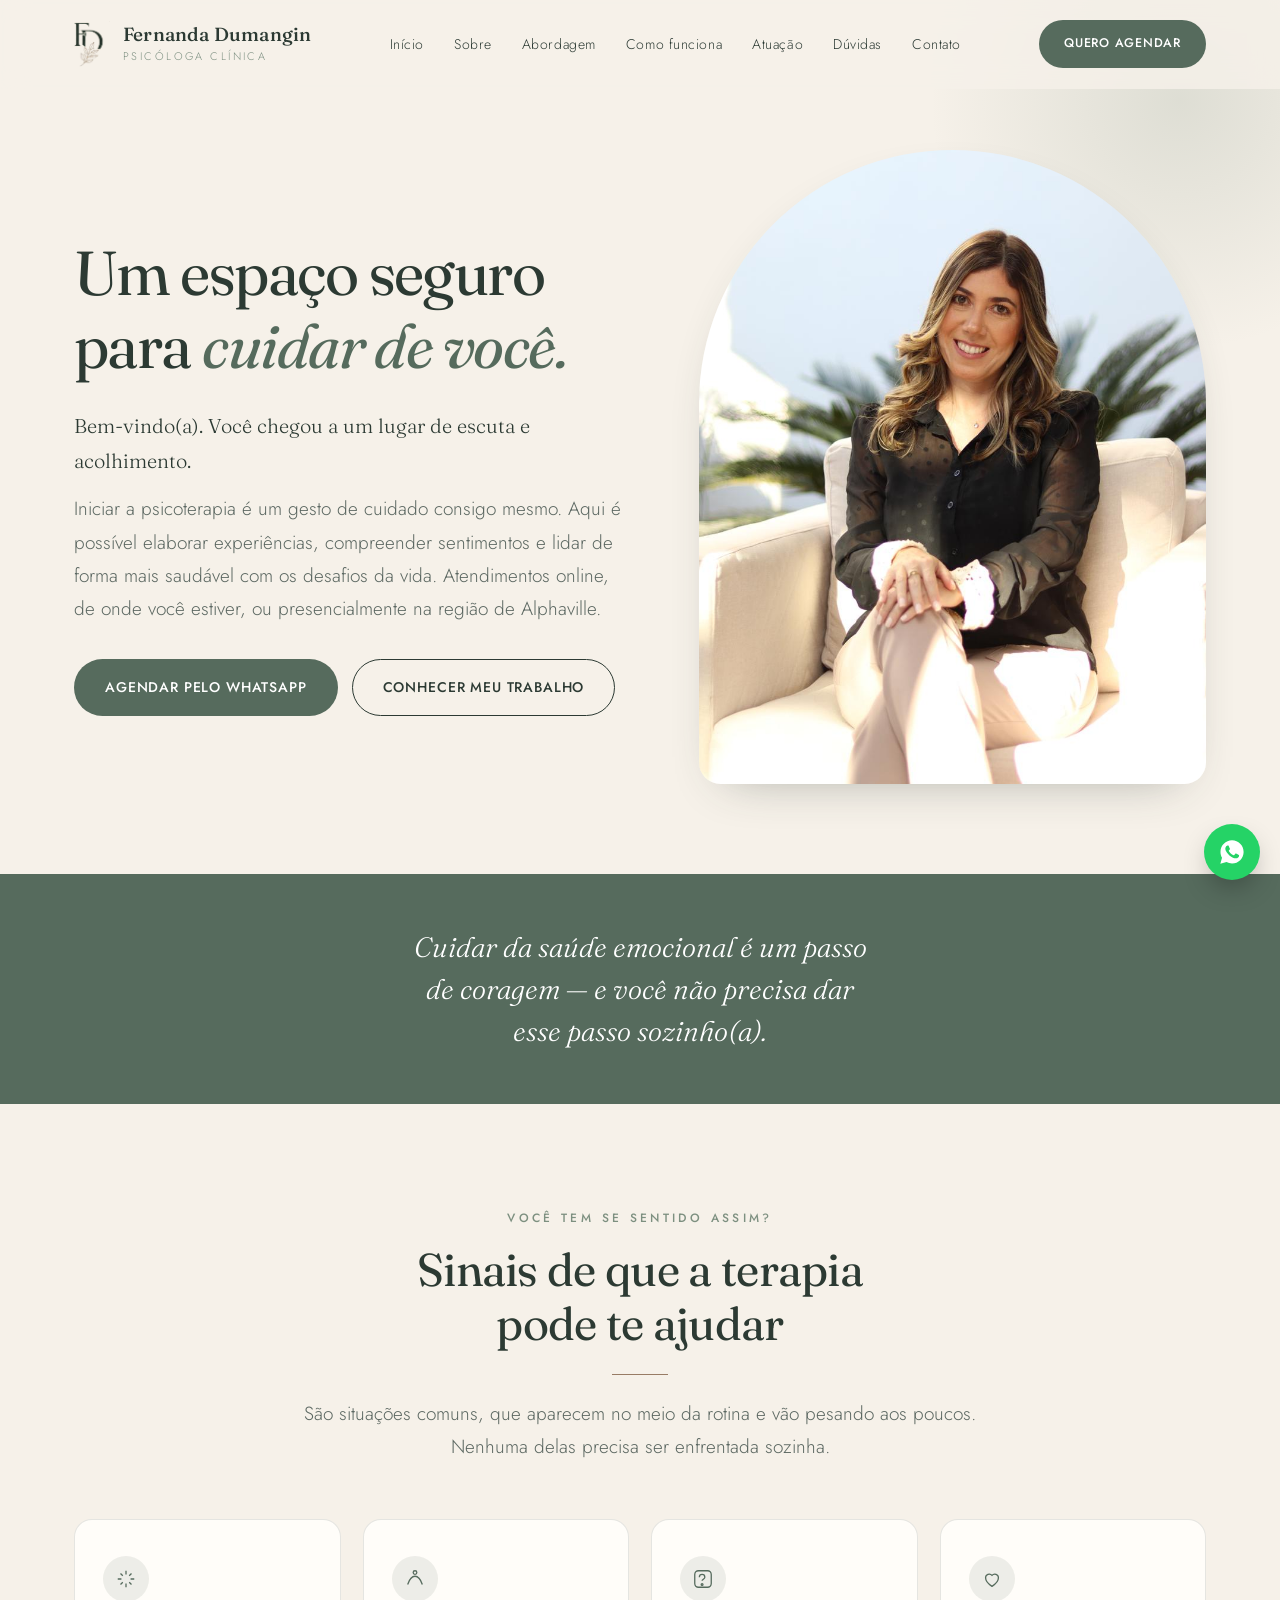
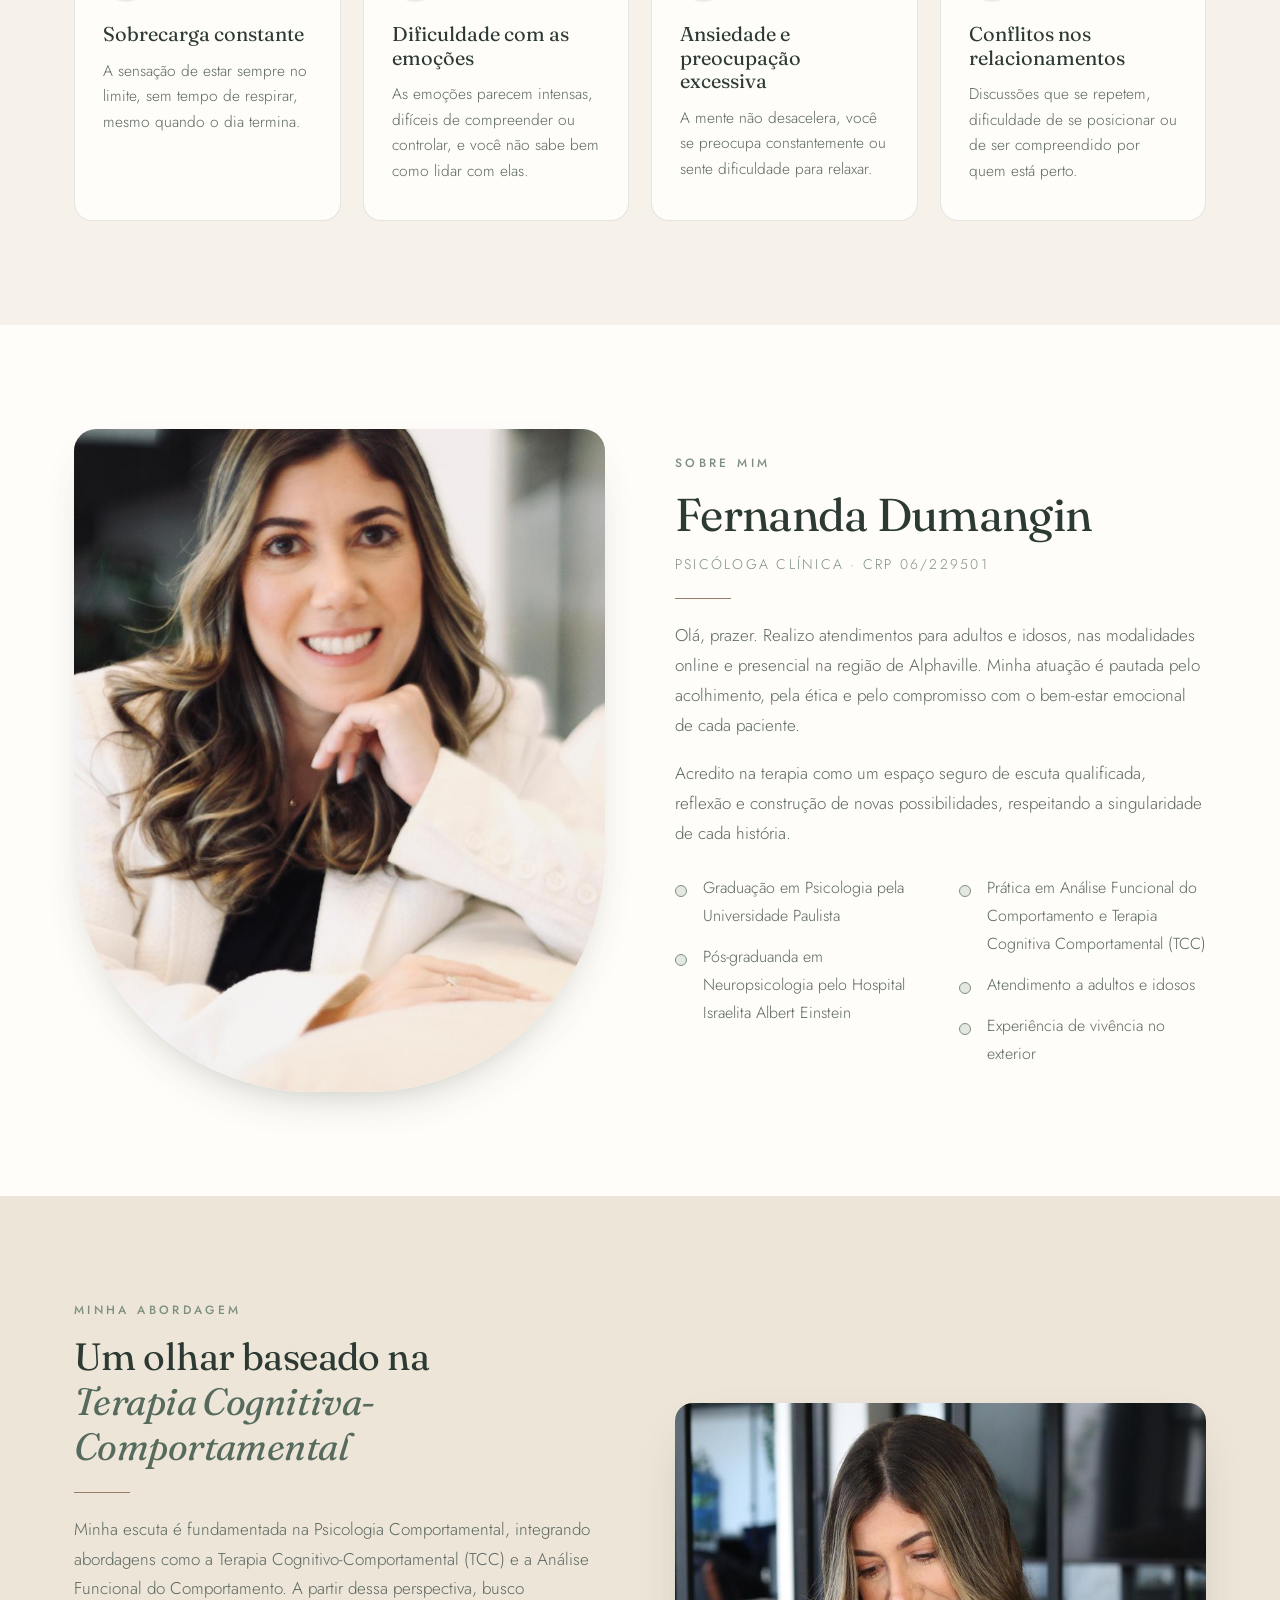
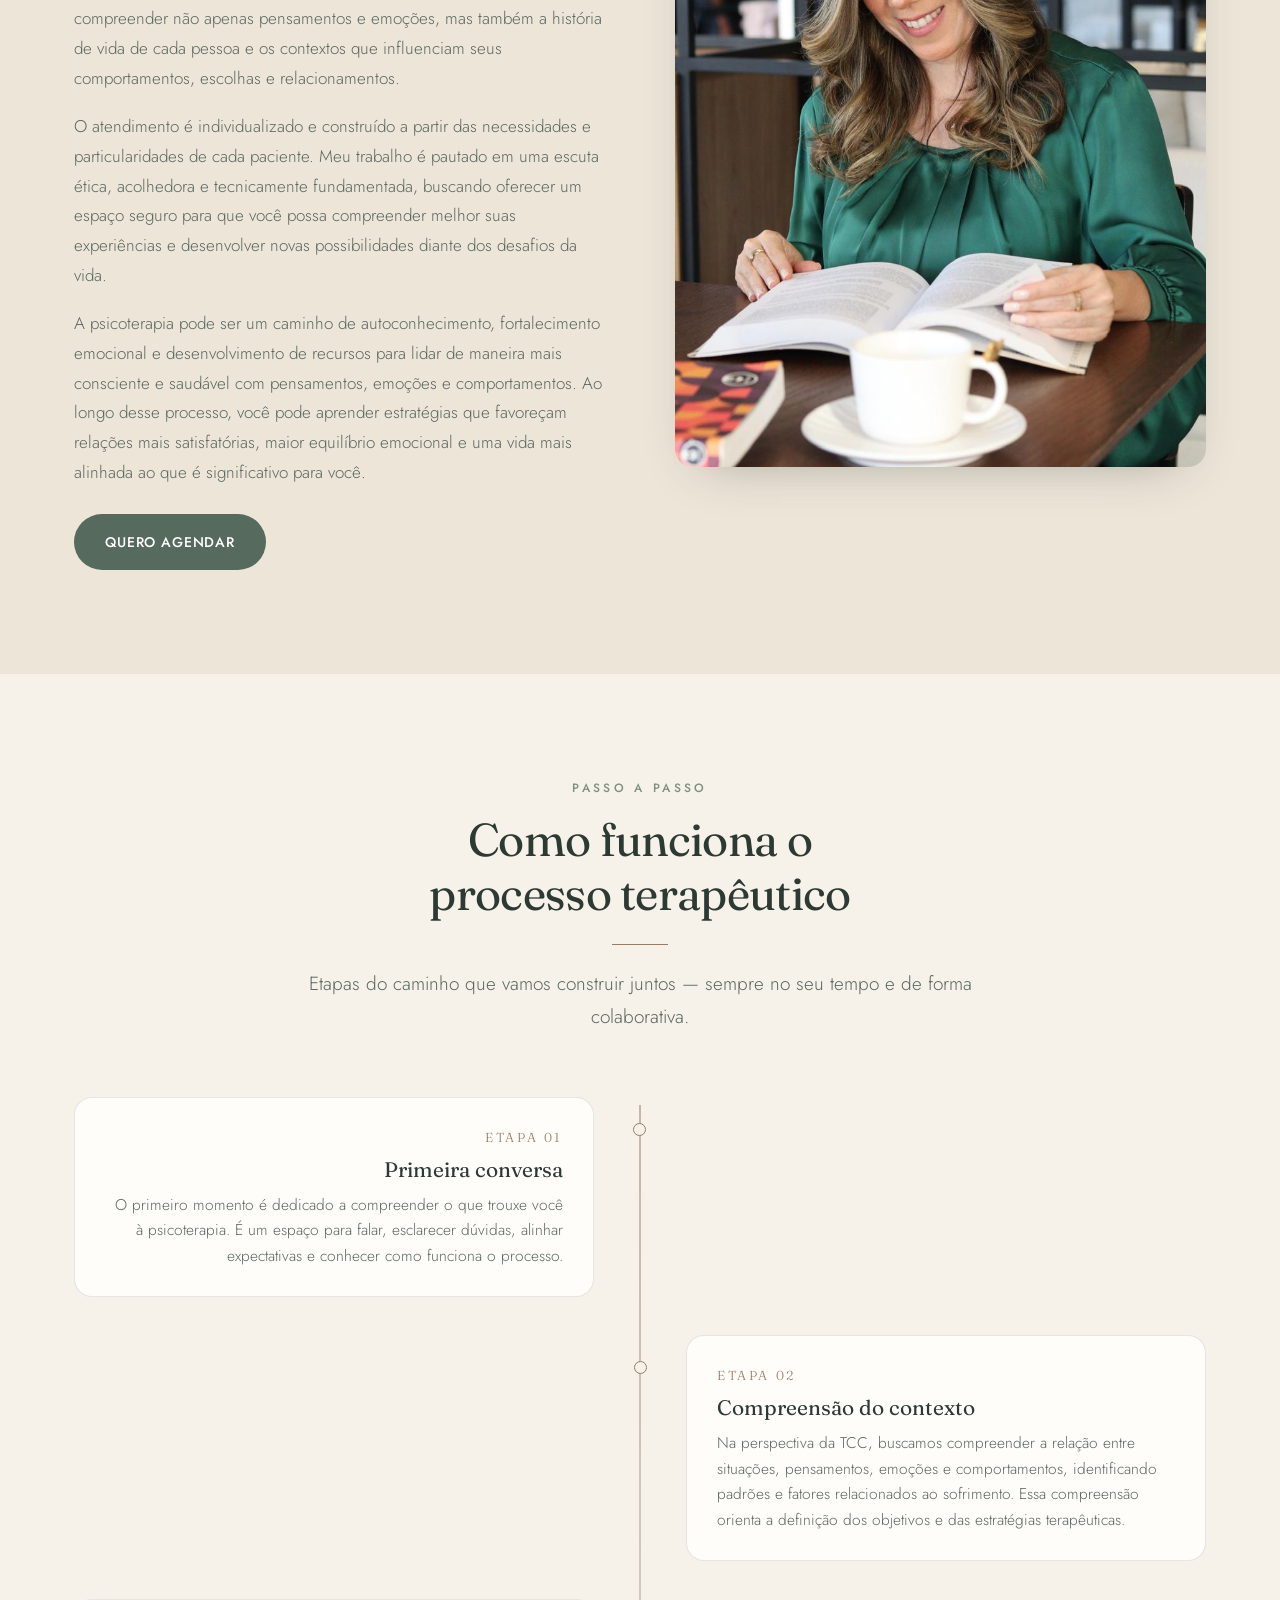
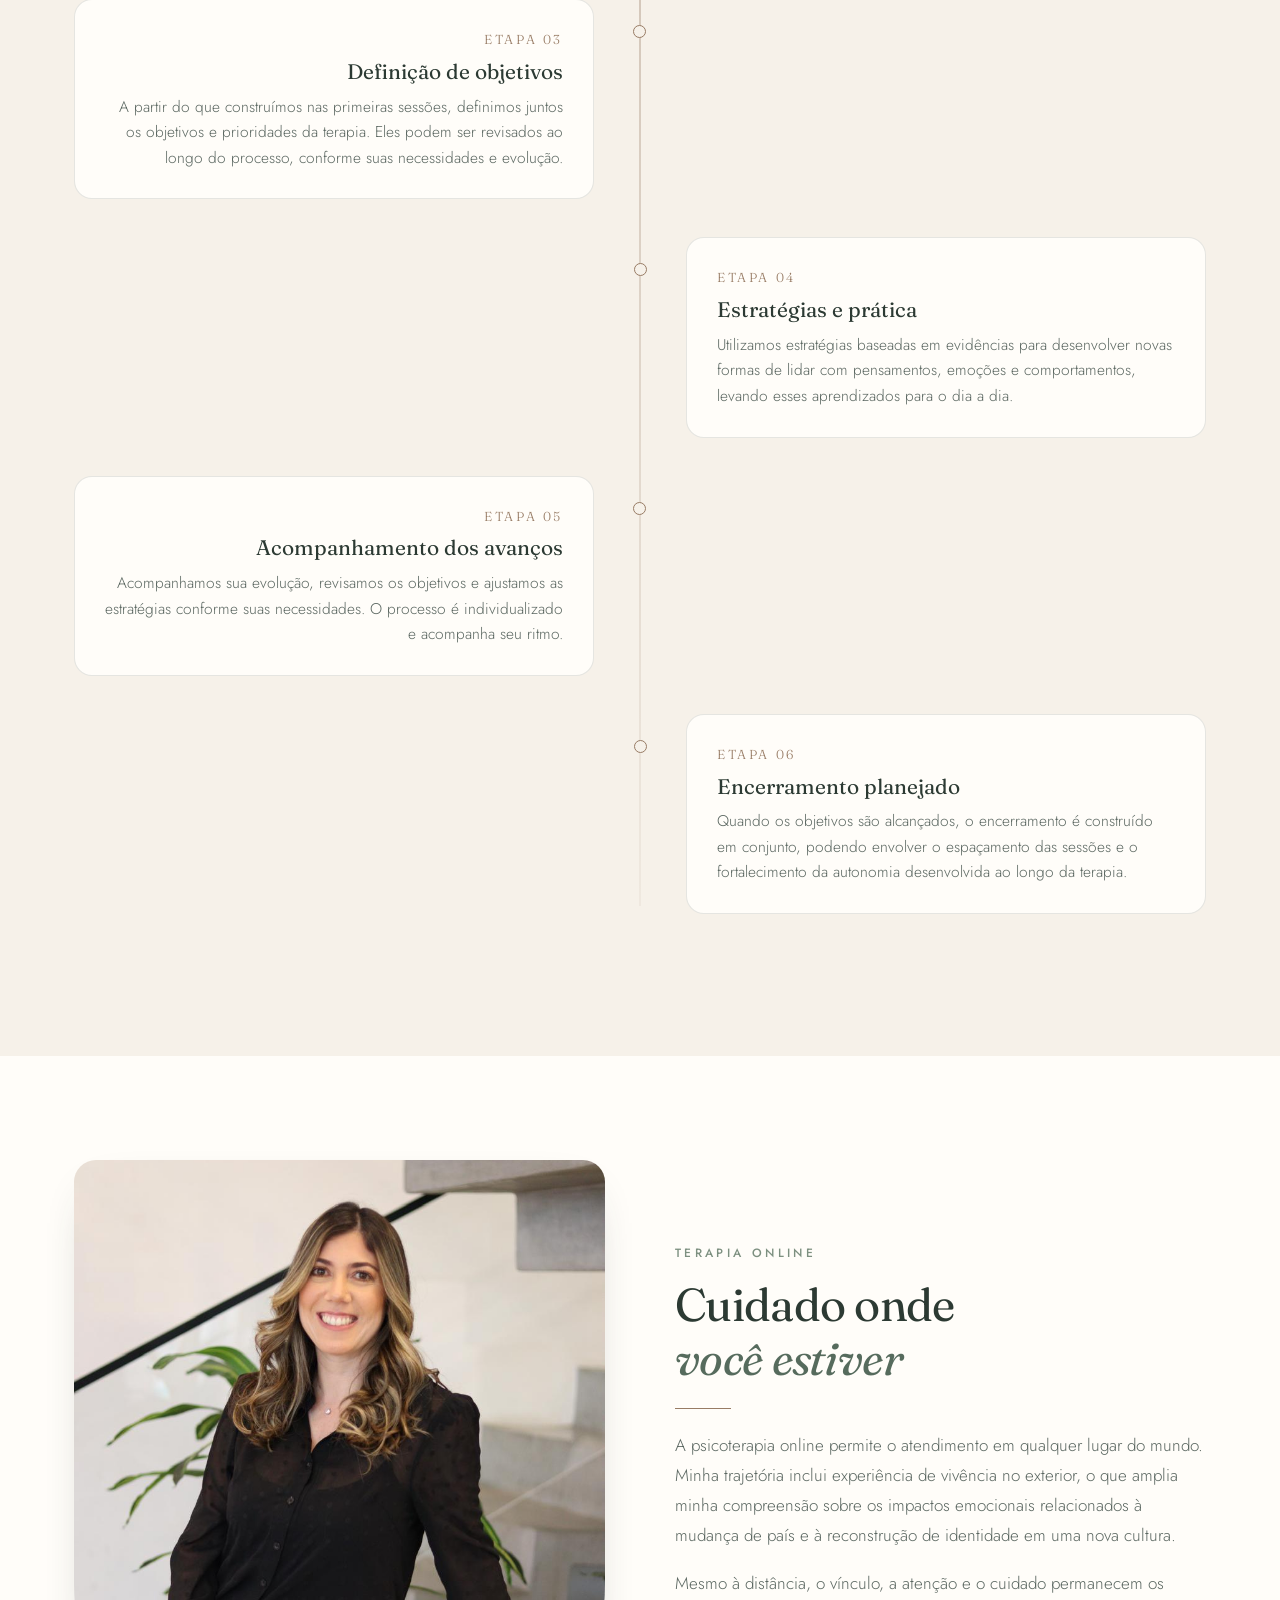
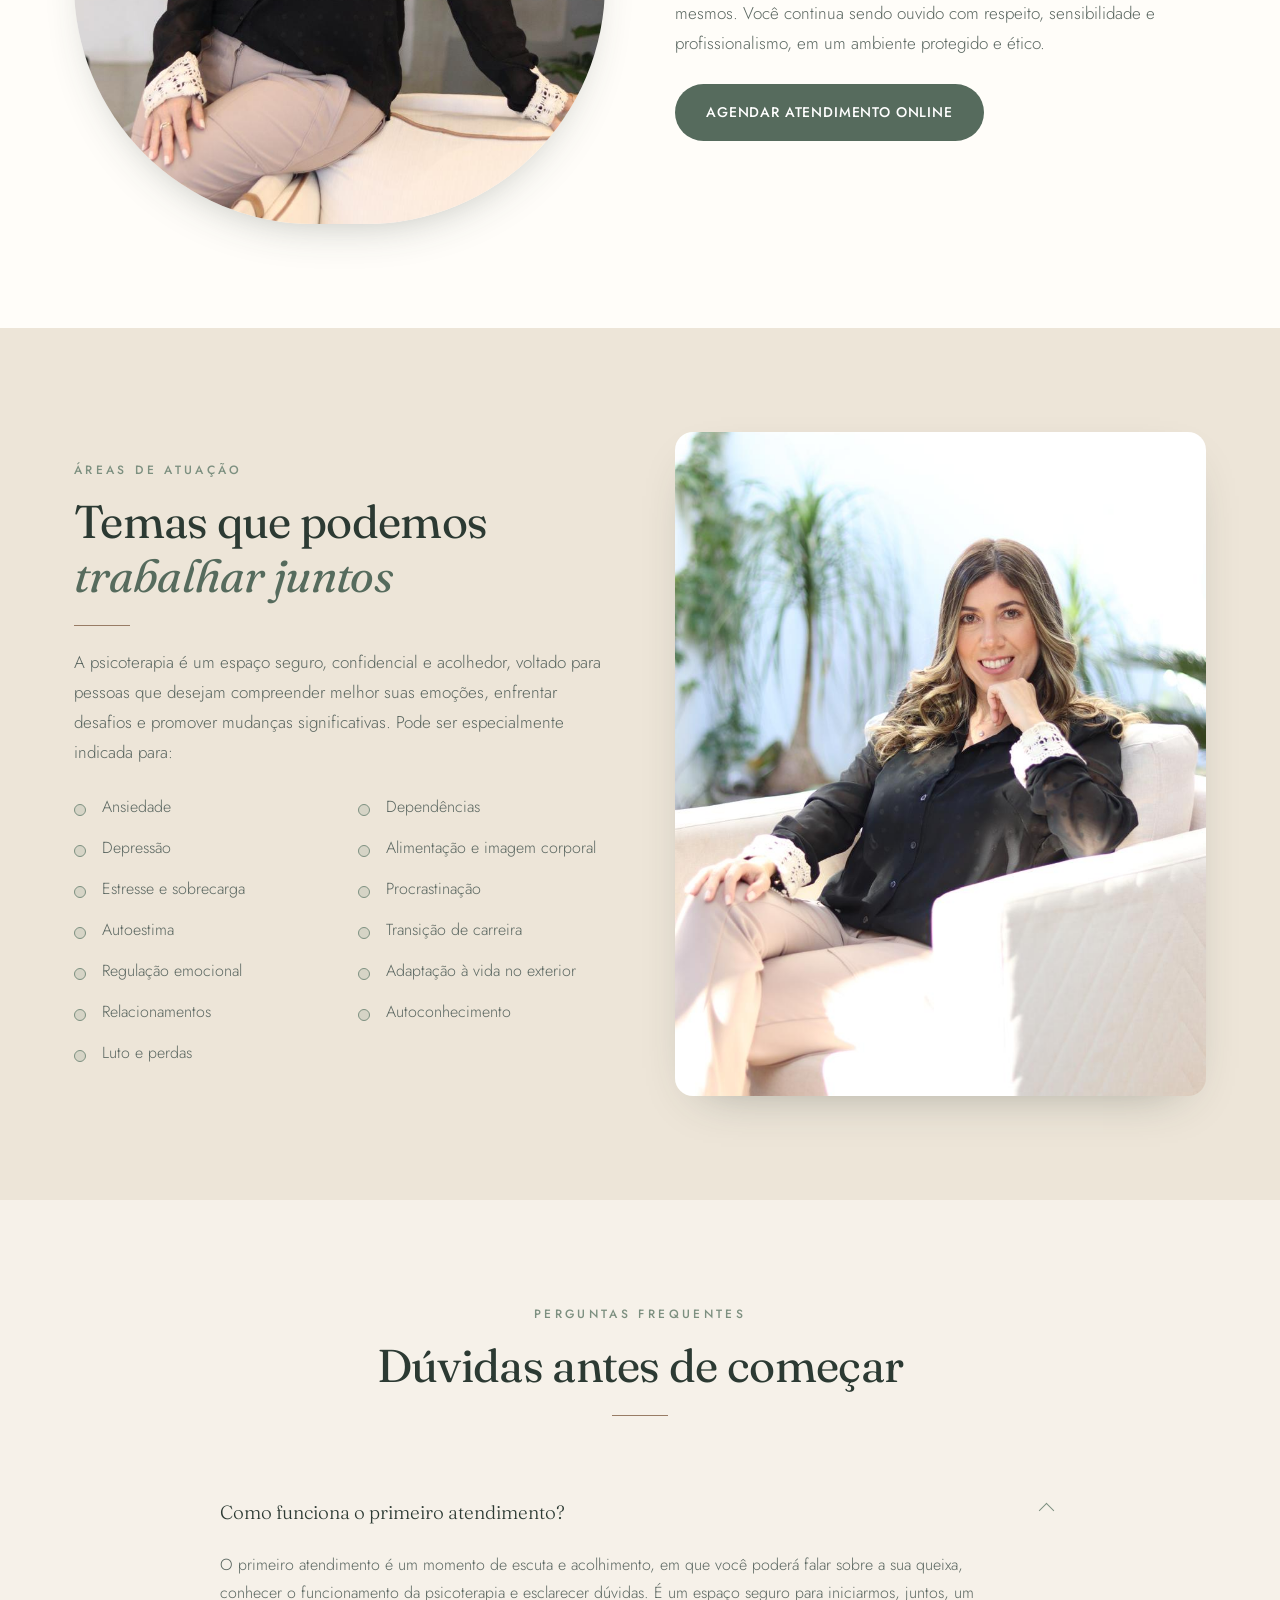
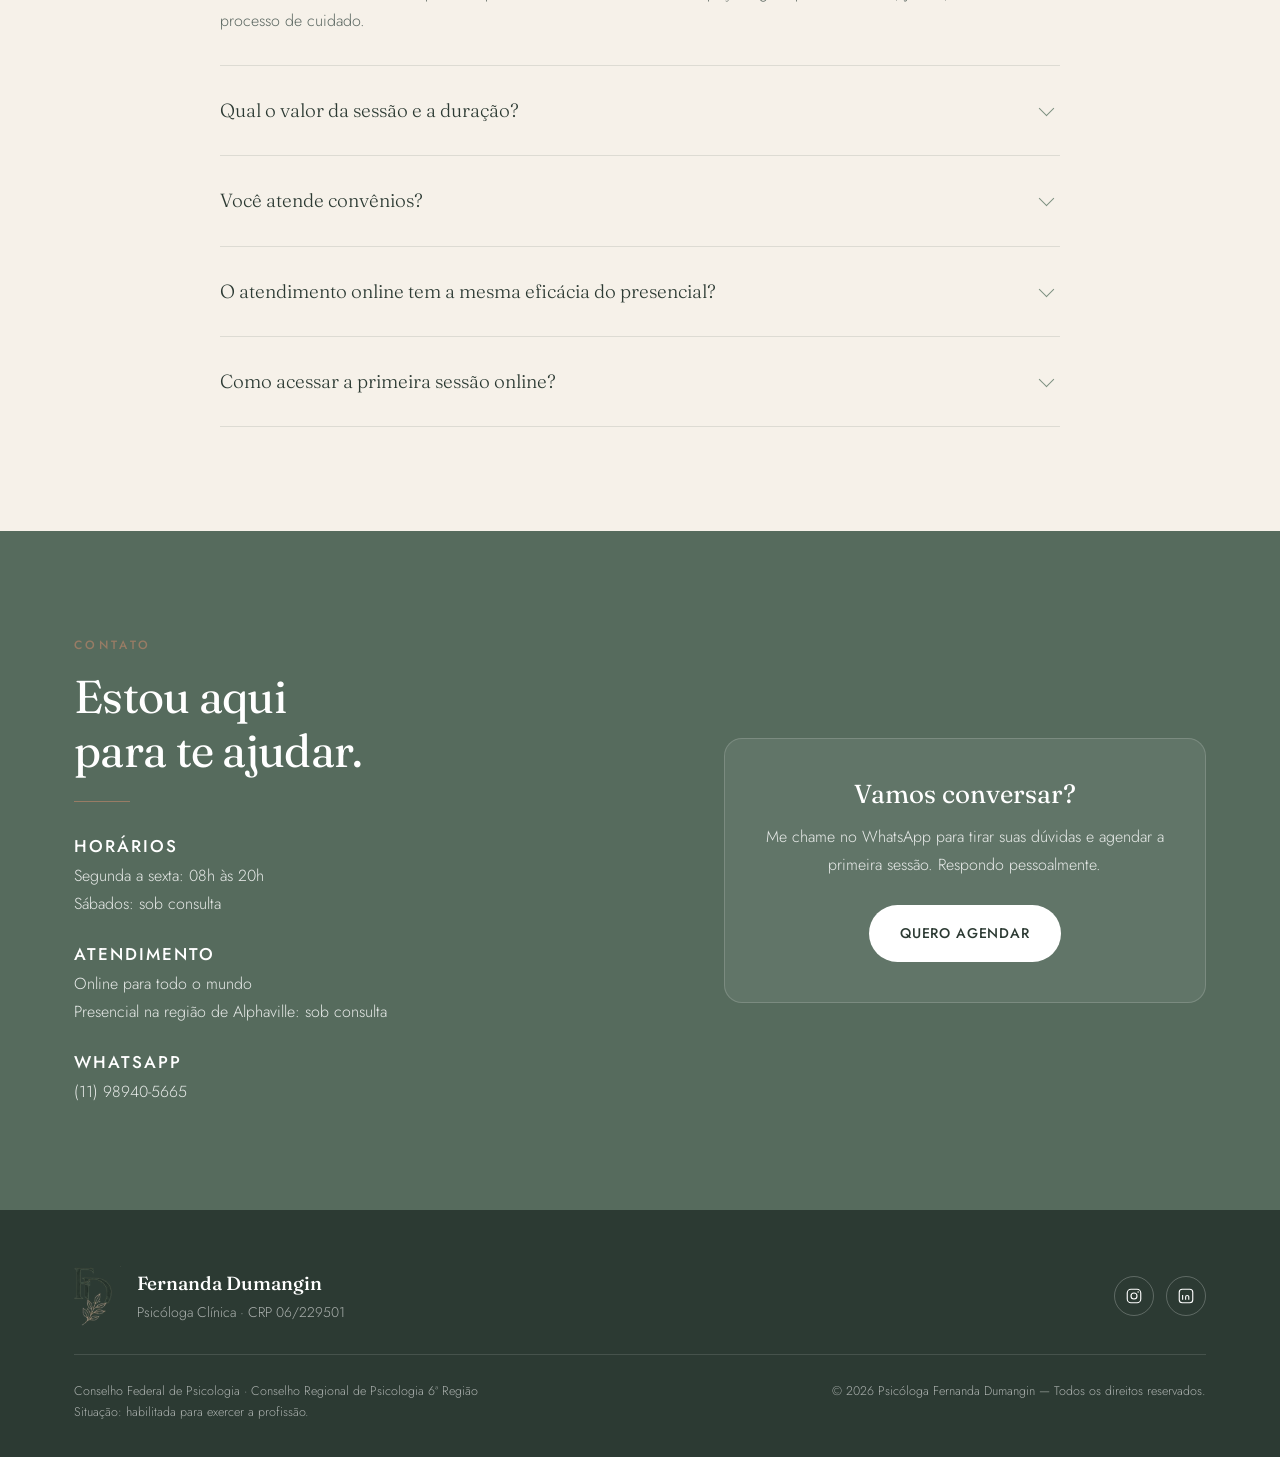
==== commit 8a830380: "Add files via upload Site novo." ====
--- a/index.html
+++ b/index.html
@@ -1,331 +1,754 @@
 <!DOCTYPE html>
-<html lang="pt-br">
+<html lang="pt-BR">
 <head>
-    <meta charset="UTF-8">
-    <meta name="viewport" content="width=device-width, initial-scale=1.0">
-    <meta name="google-site-verification" content="naHrY0-erxEiu1j9HeQYzjx1nH9kXFmUpBjLBTB5NQI" />
-    <meta name="description" content="Psicóloga Fernanda Dumangin - Atendimento clínico especializado para adultos e idosos. Online e Presencial.">
-    <meta name="keywords" content="Psicóloga, Terapia, Fernanda Dumangin, Saúde Mental, Terapia Cognitivo-Comportamental, Atendimento Online, Para quem é a terapia">
-    <meta property="og:title" content="Psicóloga Fernanda Dumangin">
-    <meta property="og:description" content="Cuidar da sua saúde mental é o primeiro passo para o equilíbrio.">
-    <meta property="og:image" content="https://psifernandadumangin.github.io/assets/fernanda.JPG">
-    <meta property="og:url" content="https://psifernandadumangin.github.io">
-    <meta property="og:type" content="website">
-    <title>Fernanda Dumangin | Psicóloga Clínica</title>
-    <link rel="icon" href="data:image/svg+xml,<svg xmlns='http://www.w3.org/2000/svg' viewBox='0 0 512 512'><path fill='%235a8ca0' d='M208 448V208c0-26.5 21.5-48 48-48h96c26.5 0 48 21.5 48 48v240c0 26.5-21.5 48-48 48h-96c-26.5 0-48-21.5-48-48zm48-416c-132.5 0-240 107.5-240 240v208c0 13.3 10.7 24 24 24h64c13.3 0 24-10.7 24-24V272c0-13.3-10.7-24-24-24H80c0-88.4 71.6-160 160-160s160 71.6 160 160h-48c-13.3 0-24 10.7-24 24v176c0 13.3 10.7 24 24 24h64c13.3 0 24-10.7 24-24V272c0-132.5-107.5-240-240-240z'/></svg>">
-    <link rel="stylesheet" href="style.css">
-    <link rel="stylesheet" href="https://cdnjs.cloudflare.com/ajax/libs/font-awesome/6.0.0/css/all.min.css">
-    <link href="https://fonts.googleapis.com/css2?family=Inter:wght@300;400;600&display=swap" rel="stylesheet">
-    <link href="https://fonts.googleapis.com/css2?family=Inter:wght@400;600;700&display=swap" rel="stylesheet">
-    <!-- Google tag (gtag.js) -->
-    <script async src="https://www.googletagmanager.com/gtag/js?id=AW-18369501988"></script>
-    <script>
-      window.dataLayer = window.dataLayer || [];
-      function gtag(){dataLayer.push(arguments);}
-      gtag('js', new Date());
-      gtag('config', 'AW-18369501988');
-    </script>
+<meta charset="UTF-8">
+<meta name="viewport" content="width=device-width, initial-scale=1.0">
+<title>Fernanda Dumangin | Psicóloga Clínica</title>
+<meta name="description" content="Psicóloga Fernanda Dumangin (CRP 06/229501) - Atendimento clínico para adultos e idosos. Online para todo o mundo e presencial em Alphaville.">
+<meta property="og:title" content="Psicóloga Fernanda Dumangin">
+<meta property="og:description" content="Cuidar da sua saúde mental é o primeiro passo para o equilíbrio.">
+<meta property="og:image" content="assets/fernanda.JPG">
+<meta property="og:type" content="website">
+
+<link rel="preconnect" href="https://fonts.googleapis.com">
+<link rel="preconnect" href="https://fonts.gstatic.com" crossorigin>
+<link href="https://fonts.googleapis.com/css2?family=Fraunces:opsz,wght@9..144,300;9..144,400;9..144,500;9..144,600&family=Jost:wght@300;400;500;600&display=swap" rel="stylesheet">
+
+<style>
+/* ============================================================
+   TOKENS — troque as cores aqui e o site inteiro acompanha
+   ============================================================ */
+:root{
+  --sand:      #F6F1E9;   /* fundo principal        */
+  --sand-deep: #EDE5D8;   /* faixas alternadas      */
+  --cream:     #FFFDF9;   /* cartões                */
+  --ink:       #2C3A33;   /* títulos                */
+  --body:      #5B6761;   /* texto corrido          */
+  --sage:      #7D9080;   /* cor de destaque        */
+  --sage-deep: #566B5D;   /* hover / fundos escuros */
+  --gold:      #987C65;   /* marrom da marca        */
+  --line:      rgba(44,58,51,.12);
+
+  --display: "Fraunces", Georgia, serif;
+  --sans: "Jost", "Helvetica Neue", Arial, sans-serif;
+
+  --wrap: 1180px;
+  --radius: 18px;
+  --shadow: 0 18px 50px -28px rgba(44,58,51,.45);
+}
+
+*,*::before,*::after{box-sizing:border-box}
+html{scroll-behavior:smooth;scroll-padding-top:96px;-webkit-text-size-adjust:100%}
+body{
+  margin:0;background:var(--sand);color:var(--body);
+  font-family:var(--sans);font-weight:300;font-size:17px;line-height:1.75;
+  overflow-x:hidden;
+}
+img{max-width:100%;display:block}
+a{color:inherit}
+h1,h2,h3,h4{font-family:var(--display);color:var(--ink);font-weight:400;line-height:1.18;margin:0}
+p{margin:0 0 1.1em}
+p:last-child{margin-bottom:0}
+
+.wrap{width:100%;max-width:var(--wrap);margin:0 auto;padding:0 24px}
+.section{padding:104px 0}
+.section--tight{padding:76px 0}
+.section--sand{background:var(--sand-deep)}
+.section--cream{background:var(--cream)}
+
+.eyebrow{
+  font-family:var(--sans);font-size:12px;font-weight:500;letter-spacing:.28em;
+  text-transform:uppercase;color:var(--sage);margin:0 0 14px;display:block;
+}
+.title{font-size:clamp(30px,4.2vw,46px);letter-spacing:-.015em}
+.title em{font-style:italic;color:var(--sage-deep)}
+.title--sm{font-size:clamp(26px,3.4vw,38px)}
+.lead{font-size:19px;max-width:62ch}
+.rule{width:56px;height:1px;background:var(--gold);margin:22px 0}
+.center{text-align:center}
+.center .rule{margin-inline:auto}
+.center .lead{margin-inline:auto}
+
+/* ---------- botões ---------- */
+.btn{
+  display:inline-flex;align-items:center;gap:10px;
+  font-family:var(--sans);font-size:14px;font-weight:500;letter-spacing:.06em;
+  text-transform:uppercase;text-decoration:none;
+  padding:15px 30px;border-radius:999px;border:1px solid transparent;
+  background:var(--sage-deep);color:#fff;cursor:pointer;
+  transition:transform .25s ease, background .25s ease, color .25s ease;
+}
+.btn:hover{background:var(--ink);transform:translateY(-2px)}
+.btn--ghost{background:transparent;color:var(--ink);border-color:var(--ink)}
+.btn--ghost:hover{background:var(--ink);color:#fff}
+.btn--light{background:#fff;color:var(--ink)}
+.btn--light:hover{background:var(--gold);color:#fff}
+.btn svg{width:17px;height:17px;flex:none}
+
+/* ---------- header ---------- */
+.header{
+  position:fixed;inset:0 0 auto 0;z-index:80;
+  background:rgba(246,241,233,.82);backdrop-filter:blur(14px);
+  border-bottom:1px solid transparent;transition:border-color .3s, box-shadow .3s;
+}
+.header.is-stuck{border-bottom-color:var(--line);box-shadow:0 10px 30px -26px rgba(44,58,51,.6)}
+.header__inner{display:flex;align-items:center;justify-content:space-between;gap:24px;height:88px}
+.brand{display:flex;align-items:center;gap:13px;text-decoration:none;line-height:1.1}
+.brand__mark{height:46px;width:auto;flex:none;display:block}
+.brand__words strong{display:block;font-family:var(--display);font-size:19px;font-weight:500;color:var(--ink);letter-spacing:.01em}
+.brand__words span{font-size:11px;letter-spacing:.22em;text-transform:uppercase;color:var(--sage)}
+.nav{display:flex;align-items:center;gap:30px}
+.nav a{
+  text-decoration:none;font-size:14px;letter-spacing:.04em;color:var(--ink);
+  position:relative;padding:4px 0;white-space:nowrap;
+}
+.nav a::after{
+  content:"";position:absolute;left:0;bottom:0;width:0;height:1px;
+  background:var(--gold);transition:width .3s ease;
+}
+.nav a:hover::after{width:100%}
+.header .btn{padding:12px 24px;font-size:12.5px}
+/* o botão dentro do menu só aparece na versão mobile */
+.nav .btn{display:none;color:#fff}
+.nav .btn::after{display:none}
+.nav .btn:hover{color:#fff}
+.burger{display:none;background:none;border:0;padding:8px;cursor:pointer}
+.burger span{display:block;width:24px;height:1.5px;background:var(--ink);margin:5px 0;transition:.3s}
+.burger.is-open span:nth-child(1){transform:translateY(6.5px) rotate(45deg)}
+.burger.is-open span:nth-child(2){opacity:0}
+.burger.is-open span:nth-child(3){transform:translateY(-6.5px) rotate(-45deg)}
+
+/* ---------- hero ---------- */
+.hero{padding:150px 0 90px;position:relative;overflow:hidden}
+.hero::before{
+  content:"";position:absolute;top:-160px;right:-160px;width:520px;height:520px;
+  border-radius:50%;background:radial-gradient(circle,rgba(125,144,128,.20),transparent 68%);
+}
+.hero__grid{display:grid;grid-template-columns:1.05fr .95fr;gap:64px;align-items:center;position:relative}
+.hero h1{font-size:clamp(38px,5.4vw,62px);letter-spacing:-.025em;margin:18px 0 0}
+.hero h1 em{font-style:italic;color:var(--sage-deep)}
+.hero__welcome{font-size:20px;color:var(--ink);margin:26px 0 14px;font-family:var(--display)}
+.hero__cta{display:flex;flex-wrap:wrap;gap:14px;margin-top:34px}
+.hero__crp{
+  display:inline-block;font-size:12px;letter-spacing:.2em;text-transform:uppercase;
+  color:var(--sage-deep);border:1px solid var(--line);border-radius:999px;padding:7px 18px;
+}
+.hero__figure{position:relative}
+.hero__figure img{
+  width:100%;aspect-ratio:4/5;object-fit:cover;
+  border-radius:260px 260px 22px 22px;box-shadow:var(--shadow);
+}
+.hero__badge{
+  position:absolute;left:-26px;bottom:34px;background:var(--cream);
+  padding:18px 22px;border-radius:14px;box-shadow:var(--shadow);max-width:210px;
+}
+.hero__badge strong{display:block;font-family:var(--display);font-size:26px;color:var(--sage-deep)}
+.hero__badge span{font-size:13px;line-height:1.45;display:block;margin-top:4px}
+
+/* ---------- faixa de citação ---------- */
+.strip{background:var(--sage-deep);color:#fff;padding:52px 0;text-align:center}
+.strip p{
+  font-family:var(--display);font-style:italic;font-size:clamp(20px,2.6vw,28px);
+  line-height:1.5;max-width:26ch;margin:0 auto;color:#fff;
+}
+
+/* ---------- cartões de queixa ---------- */
+.cards{display:grid;grid-template-columns:repeat(4,1fr);gap:22px;margin-top:56px}
+.card{
+  background:var(--cream);border-radius:var(--radius);padding:36px 28px;
+  border:1px solid var(--line);transition:transform .3s ease, box-shadow .3s ease;
+}
+.card:hover{transform:translateY(-6px);box-shadow:var(--shadow)}
+.card__icon{
+  width:46px;height:46px;border-radius:50%;background:rgba(125,144,128,.14);
+  display:grid;place-items:center;margin-bottom:20px;color:var(--sage-deep);
+}
+.card__icon svg{width:22px;height:22px}
+.card h3{font-size:20px;margin-bottom:12px}
+.card p{font-size:15.5px;line-height:1.65}
+
+/* ---------- bloco de texto + imagem ---------- */
+.split{display:grid;grid-template-columns:1fr 1fr;gap:70px;align-items:center}
+.split--flip .split__media{order:2}
+.split__media img{width:100%;aspect-ratio:4/5;object-fit:cover;border-radius:var(--radius);box-shadow:var(--shadow)}
+.split__media--round img{border-radius:22px 22px 240px 240px}
+
+/* ---------- linha do tempo (assinatura) ---------- */
+.timeline{position:relative;margin-top:64px;padding-left:0}
+.timeline::before{
+  content:"";position:absolute;left:50%;top:8px;bottom:8px;width:1px;
+  background:linear-gradient(var(--gold),rgba(152,124,101,.15));transform:translateX(-.5px);
+}
+.step{position:relative;width:calc(50% - 46px);margin-bottom:38px}
+.step:nth-child(odd){margin-right:auto;text-align:right}
+.step:nth-child(even){margin-left:auto}
+.step__dot{
+  position:absolute;top:26px;width:13px;height:13px;border-radius:50%;
+  background:var(--sand);border:1.5px solid var(--gold);
+}
+.step:nth-child(odd) .step__dot{right:-52px}
+.step:nth-child(even) .step__dot{left:-52px}
+.step__box{
+  background:var(--cream);border:1px solid var(--line);border-radius:var(--radius);
+  padding:28px 30px;transition:transform .3s ease, box-shadow .3s ease;
+}
+.step__box:hover{transform:translateY(-4px);box-shadow:var(--shadow)}
+.step__num{
+  font-family:var(--display);font-size:13px;letter-spacing:.2em;color:var(--gold);
+  display:block;margin-bottom:8px;
+}
+.step h3{font-size:21px;margin-bottom:10px}
+.step p{font-size:15.5px;line-height:1.65;margin:0}
+
+/* ---------- áreas de atuação ---------- */
+.checklist{list-style:none;margin:26px 0 0;padding:0;columns:2;column-gap:36px}
+.checklist li{
+  position:relative;padding-left:28px;margin-bottom:13px;font-size:16px;
+  break-inside:avoid;
+}
+.checklist li::before{
+  content:"";position:absolute;left:0;top:11px;width:12px;height:12px;
+  border-radius:50%;border:1px solid var(--sage);background:rgba(125,144,128,.2);
+}
+
+/* ---------- grade de motivos ---------- */
+.reasons{display:grid;grid-template-columns:repeat(4,1fr);gap:20px;margin-top:52px}
+.reason{
+  border-top:2px solid var(--gold);padding:26px 4px 0;
+}
+.reason h3{font-size:19px;margin-bottom:10px}
+.reason p{font-size:15px;line-height:1.6}
+
+/* ---------- depoimentos ---------- */
+.quotes{display:grid;grid-template-columns:repeat(3,1fr);gap:22px;margin-top:52px}
+.quote{
+  background:var(--cream);border-radius:var(--radius);padding:32px 30px;
+  border:1px solid var(--line);
+}
+.quote__stars{color:var(--gold);letter-spacing:3px;font-size:15px;margin-bottom:14px}
+.quote p{font-family:var(--display);font-style:italic;font-size:17px;line-height:1.6;color:var(--ink)}
+.quote cite{display:block;margin-top:16px;font-style:normal;font-size:13px;letter-spacing:.14em;text-transform:uppercase;color:var(--sage)}
+
+/* ---------- FAQ ---------- */
+.faq{max-width:840px;margin:52px auto 0}
+.faq details{border-bottom:1px solid var(--line);padding:6px 0}
+.faq summary{
+  list-style:none;cursor:pointer;padding:22px 44px 22px 0;position:relative;
+  font-family:var(--display);font-size:19px;color:var(--ink);
+}
+.faq summary::-webkit-details-marker{display:none}
+.faq summary::after{
+  content:"";position:absolute;right:8px;top:31px;width:11px;height:11px;
+  border-right:1.5px solid var(--sage);border-bottom:1.5px solid var(--sage);
+  transform:rotate(45deg);transition:transform .3s ease;
+}
+.faq details[open] summary::after{transform:rotate(-135deg)}
+.faq .faq__body{padding:0 40px 24px 0;font-size:16px}
+
+/* ---------- contato ---------- */
+.contact{background:var(--sage-deep);color:rgba(255,255,255,.86)}
+.contact h2,.contact h3{color:#fff}
+.contact .eyebrow{color:var(--gold)}
+.contact__grid{display:grid;grid-template-columns:1.1fr .9fr;gap:60px;align-items:center}
+.info{display:grid;gap:26px;margin-top:34px}
+.info h3{font-size:17px;font-family:var(--sans);font-weight:500;letter-spacing:.12em;text-transform:uppercase;margin-bottom:6px}
+.info p{margin:0;font-size:16px}
+.contact__card{
+  background:rgba(255,255,255,.07);border:1px solid rgba(255,255,255,.16);
+  border-radius:var(--radius);padding:40px 36px;text-align:center;
+}
+.contact__card p{font-size:16px}
+
+/* ---------- rodapé ---------- */
+.footer{background:var(--ink);color:rgba(255,255,255,.6);padding:56px 0 34px;font-size:14px}
+.footer__top{display:flex;flex-wrap:wrap;gap:26px;justify-content:space-between;align-items:center;padding-bottom:28px;border-bottom:1px solid rgba(255,255,255,.12)}
+.footer__brand{display:flex;align-items:center;gap:16px}
+.footer__mark{height:60px;width:auto;flex:none;display:block}
+.footer strong{font-family:var(--display);font-size:19px;color:#fff;font-weight:500;display:block}
+.footer__legal{margin-top:26px;display:flex;flex-wrap:wrap;gap:14px;justify-content:space-between;font-size:12.5px;line-height:1.7}
+.social{display:flex;gap:12px}
+.social a{
+  width:40px;height:40px;border-radius:50%;border:1px solid rgba(255,255,255,.24);
+  display:grid;place-items:center;color:#fff;transition:.25s;
+}
+.social a:hover{background:var(--gold);border-color:var(--gold)}
+.social svg{width:18px;height:18px}
+
+/* ---------- botão flutuante ---------- */
+.float{
+  position:fixed;right:20px;bottom:20px;z-index:70;
+  width:56px;height:56px;border-radius:50%;background:#25D366;color:#fff;
+  display:grid;place-items:center;box-shadow:0 12px 30px -10px rgba(0,0,0,.45);
+  transition:transform .25s ease;
+}
+.float:hover{transform:scale(1.08)}
+.float svg{width:28px;height:28px}
+
+/* ---------- animação de entrada ---------- */
+.reveal{opacity:0;transform:translateY(26px);transition:opacity .7s ease, transform .7s ease}
+.reveal.is-in{opacity:1;transform:none}
+
+/* ============================================================
+   RESPONSIVO
+   ============================================================ */
+@media (max-width:1000px){
+  .cards,.reasons{grid-template-columns:repeat(2,1fr)}
+  .quotes{grid-template-columns:1fr}
+  .hero__grid,.split,.contact__grid{grid-template-columns:1fr;gap:44px}
+  .hero__figure{order:-1}
+  .split--flip .split__media{order:0}
+  .hero__figure img{aspect-ratio:1/1;max-width:460px;margin-inline:auto}
+  .hero__badge{left:0}  
+}
+@media (max-width:1180px){
+  .nav{gap:20px}
+  .nav a{font-size:13px}
+}   
+@media (max-width:860px){
+  .burger{display:block}
+  .nav{
+    position:fixed;inset:88px 0 auto 0;background:var(--sand);
+    flex-direction:column;align-items:flex-start;gap:0;padding:12px 24px 28px;
+    border-bottom:1px solid var(--line);display:none;
+  }
+  .nav.is-open{display:flex}
+  .nav a{width:100%;padding:14px 0;border-bottom:1px solid var(--line);font-size:16px}
+  .header > .wrap > .btn{display:none}
+  .nav .btn{display:inline-flex;margin-top:18px;width:100%;justify-content:center;border-bottom:0}
+  .timeline::before{left:6px;transform:none}
+  .step{width:100%;text-align:left!important;padding-left:38px;margin:0 0 26px!important}
+  .step__dot{left:0!important;right:auto!important;top:30px}
+}
+@media (max-width:620px){
+  body{font-size:16px}
+  .brand{gap:10px}
+  .brand__mark{height:46px}
+  .footer__mark{height:46px}
+  .footer__brand{gap:13px}
+  .section{padding:74px 0}
+  .cards,.reasons{grid-template-columns:1fr}
+  .checklist{columns:1}
+  .hero{padding:120px 0 70px}
+  .hero__badge{position:static;margin:20px auto 0;max-width:none;text-align:center}
+  .title br{display:none}
+}
+
+@media (prefers-reduced-motion:reduce){
+  html{scroll-behavior:auto}
+  *,*::before,*::after{animation:none!important;transition:none!important}
+  .reveal{opacity:1;transform:none}
+}
+:focus-visible{outline:2px solid var(--gold);outline-offset:3px;border-radius:4px}
+</style>
 </head>
 <body>
 
-<header>
-    <div class="logo">
-        <div class="logo-icon">
-            <i class="fas fa-hand-holding-heart"></i>
-        </div>
-        <span>Psicóloga Fernanda Dumangin</span>
-    </div>
-
-    <div class="menu-toggle" id="mobile-menu">
-        <span class="bar"></span>
-        <span class="bar"></span>
-        <span class="bar"></span>
-    </div>
-
-    <nav class="nav-menu" id="nav-menu">
-        <ul>
-            <li><a href="#sobre">Sobre</a></li>
-            <li><a href="#abordagem">Abordagem</a></li>
-            <li>
-                <button id="theme-toggle" style="background:none; border:none; cursor:pointer; font-size:1.2rem; padding: 0;">
-                    <i id="theme-icon" class="fas fa-moon"></i>
-                </button>
-            </li>
-            <li>
-                <a href="https://wa.me/5511989405665?text=Olá%20Fernanda,%20gostaria%20de%20maiores%20informações%20sobre%20o%20agendamento%20de%20consulta." class="btn-nav" target="_blank">Agende sua Sessão</a>
-            </li>
-        </ul>
+<!-- =========================== HEADER =========================== -->
+<header class="header" id="header">
+  <div class="wrap header__inner">
+    <a class="brand" href="#top" aria-label="Fernanda Dumangin, Psicóloga Clínica — início">
+      <img class="brand__mark" src="assets/logo-fd-verde.png" srcset="assets/logo-fd-verde.png 1x, assets/logo-fd-verde.png 3x" alt="" width="44" height="56">
+      <span class="brand__words">
+        <strong>Fernanda Dumangin</strong>
+        <span>Psicóloga Clínica</span>
+      </span>
+    </a>
+
+    <nav class="nav" id="nav">
+      <a href="#inicio">Início</a>      
+      <a href="#sobre">Sobre</a>
+      <a href="#abordagem">Abordagem</a>
+      <a href="#processo">Como funciona</a> 
+      <a href="#atuacao">Atuação</a>
+      <a href="#duvidas">Dúvidas</a>
+      <a href="#contato">Contato</a>
+      <a class="btn" href="https://wa.me/5511989405665?text=Ol%C3%A1%20Fernanda,%20gostaria%20de%20maiores%20informa%C3%A7%C3%B5es%20sobre%20o%20agendamento%20de%20consulta." target="_blank" rel="noopener">Quero agendar</a>
     </nav>
+
+    <a class="btn" href="https://wa.me/5511989405665?text=Ol%C3%A1%20Fernanda,%20gostaria%20de%20maiores%20informa%C3%A7%C3%B5es%20sobre%20o%20agendamento%20de%20consulta." target="_blank" rel="noopener">Quero agendar</a>
+
+    <button class="burger" id="burger" aria-label="Abrir menu" aria-expanded="false" aria-controls="nav">
+      <span></span><span></span><span></span>
+    </button>
+  </div>
 </header>
 
-    <section class="hero">
-        <div class="container hero-container">
-            <div class="hero-content">
-                <h1>BEM VINDO!</h1>
-                <p>A decisão de iniciar a psicoterapia é um gesto de cuidado consigo mesmo. É um espaço seguro e acolhedor onde é possível elaborar experiências, compreender sentimentos e lidar de forma mais saudável com os desafios da vida. Cuidar da saúde mental é um ato de coragem. Agenda a sua sessão.</p>
-                <a href="https://wa.me/5511989405665?text=Olá%20Fernanda,%20gostaria%20de%20maiores%20informações%20sobre%20o%20agendamento%20de%20consulta." class="cta-button" target="_blank" rel="noopener">
-                    <i class="fab fa-whatsapp"></i> Agende pelo WhatsApp
-                </a>
-            </div>
-            <div class="hero-image">
-                <img src="assets/fernanda-hero.JPG" alt="Psicóloga Fernanda Dumangin">
-            </div>
-        </div>
-    </section>
-
-    <section class="quote-section">
-        <div class="container">
-            <blockquote class="main-quote">
-                "Cuidar da sua saúde emocional é um passo de coragem, e você não precisa dar esse passo sozinho(a)."
-            </blockquote>
-        </div>
-    </section>
-
-    <section id="sobre" class="section-split">
-        <div class="container split-container">
-            <div class="split-image">
-                <img src="assets/fernanda.JPG" alt="Psicóloga Fernanda Dumangin">
-            </div>
-            
-            <div class="split-content">
-                <h2>Sobre mim</h2>
-                <p>Olá, prazer, sou Fernanda Dumangin, Psicóloga Clínica (CRP 06/229501). Realizo atendimentos para adultos e idosos, nas modalidades online e presencial na região de Alphaville.</p>
-                <p>Sou formada pela Universidade Paulista e pós-graduanda em Neuropsicologia pelo Hospital Israelita Albert Einstein. Minha atuação é pautada pelo acolhimento, pela ética e pelo compromisso com o bem-estar emocional de cada paciente.</p>
-                <p>Meu trabalho é direcionado à compreensão dos pensamentos, emoções e comportamentos dentro da história de vida única de cada pessoa, respeitando sua singularidade e o contexto em que está inserida. Acredito na terapia como um espaço seguro de escuta qualificada, reflexão e construção de novas possibilidades.</p>
-                <p>A psicoterapia é um caminho de autoconhecimento e fortalecimento emocional, no qual cada pessoa pode desenvolver recursos internos e aprender estratégias para conduzir sua vida de forma mais saudável, equilibrada e significativa.</p>
-                      
-            </div>
-        </div>
-    </section>
-
-    <section id="abordagem" class="section-split alternate-bg">
-        <div class="container split-container inverted">
-            <div class="split-content">
-                <h2>Minha abordagem</h2>
-                <p>Minha escuta é fundamentada na Psicologia Comportamental, com integração de abordagens como a Terapia Cognitivo-Comportamental (TCC) e a Análise Funcional do Comportamento. Dessa forma, além de compreender e trabalhar pensamentos e emoções, considero a história de vida de cada paciente, única e singular, bem como os contextos que influenciam seus comportamentos e relações.</p>
-                <p>O objetivo é proporcionar um atendimento personalizado, baseado em uma escuta ética e técnica, com foco no acolhimento desde o primeiro contato.</p>
-            </div>
-                <div class="split-image">
-                    <img src="assets/consultorio-detalhe.JPG" alt="Minha Abordagem">
-                </div>
-        </div>
-    </section>
-    
-    <section id="publico" class="section-split accent-bg">
-        <div class="container split-container inverted">
-            <div class="split-content">
-                <h2>Para quem é a psicoterapia?</h2>
-                <p>A psicoterapia é um espaço seguro, confidencial e acolhedor, voltado para pessoas que desejam compreender melhor suas emoções, enfrentar desafios e promover mudanças significativas em suas vidas.
-                   Ela pode ser especialmente indicada para:</p>
-                
-                <ul class="lista-beneficios">
-                    <li><i class="fas fa-leaf"></i> Sentimento de sobrecarga constante</li>
-                    <li><i class="fas fa-leaf"></i> Dificuldade em lidar com emoções</li>
-                    <li><i class="fas fa-leaf"></i> Conflitos em relacionamentos</li>
-                    <li><i class="fas fa-leaf"></i> Procrastinação e baixa autoestima</li>
-                    <li><i class="fas fa-leaf"></i> Busca por autoconhecimento</li>
-                    <li><i class="fas fa-leaf"></i> Processos de luto</li>
-                    <li><i class="fas fa-leaf"></i> Transição de carreira profissional</li>
-                    <li><i class="fas fa-leaf"></i> Altos níveis de estresse</li>
-                    
-                </ul>
-            </div>
-            <!-- <div class="split-image">
-                <img src="assets/terapia-contexto.jpg" alt="Representação de acolhimento">
-            </div> -->
-        </div>
-    </section>
-
-    <section id="online" class="section-split">
-        <div class="container split-container inverted">
-            <div class="split-content">
-                <h2>Cuidado onde você estiver</h2>
-                <p>A psicoterapia online permite o atendimento em qualquer lugar do mundo. Minha trajetória inclui experiência de vivência no exterior, o que amplia minha compreensão sobre os impactos emocionais relacionados à mudança de país e reconstrução de identidade em uma nova cultura.</p>
-                <p>Mesmo à distância, o vínculo, a atenção e o cuidado permanecem os mesmos. Você continua sendo ouvido com respeito, sensibilidade e profissionalismo, em um ambiente protegido e ético.</p>
-                <a href="#" class="link-destaque">Agende seu atendimento online</a>
-            </div>
-            <div class="split-image">
-                <img src="assets/fernanda-notebook.JPG" alt="Atendimento Online">
-            </div>
-        </div>
-    </section>
-    
-    <section id="especialidades" class="bg-light">
-        <div class="container">
-            <h3 class="frase-apoio">Por que buscar psicoterapia?</h3>
-            <div class="cards">
-                <div class="card">
-                    <i class="fas fa-brain"></i>
-                    <h3>Ansiedade</h3>
-                    <p>Manejo de crises e regulação emocional no dia a dia.</p>
-                </div>
-                <div class="card">
-                    <i class="fas fa-heart"></i>
-                    <h3>Autoestima</h3>
-                    <p>Fortalecimento da identidade e autoconfiança.</p>
-                </div>
-                <div class="card">
-                    <i class="fas fa-users"></i>
-                    <h3>Relacionamentos</h3>
-                    <p>Mediação de conflitos e comunicação assertiva.</p>
-                </div>
-                <div class="card">
-                    <i class="fas fa-utensils"></i>
-                    <h3>Transtorno Alimentar</h3>
-                    <p>Compreensão na sua relação com a comida e fortalecimento da autoestima.</p>
-                </div>
-            </div>
-        </div>
-      </section>
-    
-        <!-- Cronograma e Selo de Atendimento -->
-    <section class="info-pratica">
-        <div class="container info-grid">
-            <div class="info-item">
-                <h3><i class="far fa-clock"></i> Horários</h3>
-                <p>&nbsp;&nbsp;Segunda a Sexta: 08h às 20h</p>
-                <p>Sábados: Sob consulta</p>
-            </div>
-            <div class="info-item">
-                <h3><i class="fas fa-globe"></i> Atendimento</h3>
-                <p>Online para todo o mundo</p>
-                <p>Presencial: Sob consulta</p>
-            </div>
-        </div>
-    </section>
-    
-    <!-- FAQ - Dúvidas Frequentes -->
-        <section id="faq" class="container">
-        <h2 class="section-title">Dúvidas frequentes</h2>
-        <div class="faq-grid">
-            <details>
-                <summary>Como funciona o primeiro atendimento? <i class="fas fa-chevron-down"></i></summary>
-                <p>O primeiro atendimento é um momento de escuta e acolhimento, onde você poderá falar sobre a sua queixa, conhecer o funcionamento da psicoterapia e esclarecer dúvidas. É um espaço seguro para iniciarmos, juntos, um processo de cuidado.</p>
-            </details>
-    
-            <details>
-                <summary>Qual o valor da sessão e duração? <i class="fas fa-chevron-down"></i></summary>
-                <p>As sessões têm duração média de 50 minutos. Para informações sobre valores e disponibilidade de horários, entre em contato pelo WhatsApp.</p>
-            </details>
-    
-            <details>
-                <summary>Você atende convênios? <i class="fas fa-chevron-down"></i></summary>
-                <p>No momento, não atendo convênios, mas forneço recibo para que você possa solicitar reembolso junto ao seu plano de saúde. Os atendimentos são particulares, mas fico à disposição para esclarecer valores e verificar possibilidades que se adequem à sua necessidade.</p>
-            </details>
-
-             <details>
-                <summary>O atendimento online tem a mesma eficácia do presencial? <i class="fas fa-chevron-down"></i></summary>
-                <p>Sim. A psicoterapia online é reconhecida como uma modalidade eficaz e segura, apresentando resultados equivalentes ao atendimento presencial. 
-                    Todos os atendimentos são realizados em ambiente virtual seguro, com garantia de sigilo e confidencialidade, conforme os princípios éticos da prática profissional.</p>
-            </details>
-            
-            <details>
-                <summary>Como acessar a primeira sessão online? <i class="fas fa-chevron-down"></i></summary>
-                <p>Preparei um guia passo a passo bem simples para te ajudar a conectar na nossa sala virtual com segurança e privacidade.</p>
-                <a href="guia_de_acesso.html" target="_blank" class="cta-button" style="margin-top: 10px; display: inline-flex; align-items: center; gap: 10px;">
-                    <i class="fa-solid fa-book-open"></i> Acessar Guia Rápido
-                </a>
-            </details>
-        </div>
-    </section>
-    
+<!-- =========================== HERO =========================== -->
+<main id="top">
+<section class="hero" id="inicio">
+  <div class="wrap hero__grid">
+    <div>    
+      <h1>Um espaço seguro para <em>cuidar de você.</em></h1>
+      <p class="hero__welcome">Bem-vindo(a). Você chegou a um lugar de escuta e acolhimento.</p>
+      <p class="lead">Iniciar a psicoterapia é um gesto de cuidado consigo mesmo. Aqui é possível elaborar experiências, compreender sentimentos e lidar de forma mais saudável com os desafios da vida. Atendimentos online, de onde você estiver, ou presencialmente na região de Alphaville.</p>
+      <div class="hero__cta">
+        <a class="btn" href="https://wa.me/5511989405665?text=Ol%C3%A1%20Fernanda,%20gostaria%20de%20maiores%20informa%C3%A7%C3%B5es%20sobre%20o%20agendamento%20de%20consulta." target="_blank" rel="noopener">Agendar pelo WhatsApp</a>
+        <a class="btn btn--ghost" href="#sobre">Conhecer meu trabalho</a>
+      </div>
+    </div>
+
+    <figure class="hero__figure" style="margin:0">
+      <img src="assets/fernanda-hero.JPG" alt="Fernanda Dumangin, psicóloga clínica">
+    </figure>
+  </div>
+</section>
+
+<!-- =========================== CITAÇÃO =========================== -->
+<section class="strip">
+  <div class="wrap">
+    <p>Cuidar da saúde emocional é um passo de coragem — e você não precisa dar esse passo sozinho(a).</p>
+  </div>
+</section>
+
+<!-- =========================== QUEIXAS =========================== -->
+<section class="section" id="queixas">
+  <div class="wrap">
+    <div class="center reveal">
+      <span class="eyebrow">Você tem se sentido assim?</span>
+      <h2 class="title">Sinais de que a terapia <br>pode te ajudar</h2>
+      <div class="rule"></div>
+      <p class="lead">São situações comuns, que aparecem no meio da rotina e vão pesando aos poucos. Nenhuma delas precisa ser enfrentada sozinha.</p>
+    </div>
+
+    <div class="cards">
+      <article class="card reveal">
+        <div class="card__icon" aria-hidden="true"><svg viewBox="0 0 24 24" fill="none" stroke="currentColor" stroke-width="1.4"><path d="M12 3v4M12 17v4M3 12h4M17 12h4M6 6l2.5 2.5M15.5 15.5L18 18M18 6l-2.5 2.5M8.5 15.5L6 18"/></svg></div>
+        <h3>Sobrecarga constante</h3>
+        <p>A sensação de estar sempre no limite, sem tempo de respirar, mesmo quando o dia termina.</p>
+      </article>
+
+      <article class="card reveal">
+        <div class="card__icon" aria-hidden="true"><svg viewBox="0 0 24 24" fill="none" stroke="currentColor" stroke-width="1.4"><path d="M4 18c2-6 4-9 8-9s6 3 8 9"/><circle cx="12" cy="5" r="2"/></svg></div>
+        <h3>Dificuldade com as emoções</h3>
+        <p>As emoções parecem intensas, difíceis de compreender ou controlar, e você não sabe bem como lidar com elas.</p>
+      </article>
+
+      <article class="card reveal">
+        <div class="card__icon" aria-hidden="true"><svg viewBox="0 0 24 24" fill="none" stroke="currentColor" stroke-width="1.4"><path d="M8 10a3 3 0 1 1 6 0c0 2-3 2.4-3 4"/><circle cx="11" cy="18" r="1"/><rect x="3" y="3" width="18" height="18" rx="4"/></svg></div>
+        <h3>Ansiedade e preocupação excessiva</h3>
+        <p>A mente não desacelera, você se preocupa constantemente ou sente dificuldade para relaxar.</p>
+      </article>
+
+      <article class="card reveal">
+        <div class="card__icon" aria-hidden="true"><svg viewBox="0 0 24 24" fill="none" stroke="currentColor" stroke-width="1.4"><path d="M12 20s-7-4.4-7-9.3A4 4 0 0 1 12 8a4 4 0 0 1 7 2.7C19 15.6 12 20 12 20z"/></svg></div>
+        <h3>Conflitos nos relacionamentos</h3>
+        <p>Discussões que se repetem, dificuldade de se posicionar ou de ser compreendido por quem está perto.</p>
+      </article>
+    </div>
+  </div>
+</section>
+   
+<!-- =========================== SOBRE =========================== -->
+<section class="section section--cream" id="sobre">
+  <div class="wrap split">
+    <div class="split__media split__media--round reveal">
+      <img src="assets/fernanda.JPG" alt="Fernanda Dumangin">
+    </div>
+    <div class="reveal">
+      <span class="eyebrow">Sobre mim</span>
+      <h2 class="title">Fernanda Dumangin</h2>
+      <p style="font-size:14px;letter-spacing:.16em;text-transform:uppercase;color:var(--sage);margin-top:10px">Psicóloga Clínica · CRP 06/229501</p>
+      <div class="rule"></div>
+      <p>Olá, prazer. Realizo atendimentos para adultos e idosos, nas modalidades online e presencial na região de Alphaville. Minha atuação é pautada pelo acolhimento, pela ética e pelo compromisso com o bem-estar emocional de cada paciente.</p>
+      <p>Acredito na terapia como um espaço seguro de escuta qualificada, reflexão e construção de novas possibilidades, respeitando a singularidade de cada história.</p>
+      <ul class="checklist">
+        <li>Graduação em Psicologia pela Universidade Paulista</li>
+        <li>Pós-graduanda em Neuropsicologia pelo Hospital Israelita Albert Einstein</li>
+        <li>Prática em Análise Funcional do Comportamento e Terapia Cognitiva Comportamental (TCC)</li>
+        <li>Atendimento a adultos e idosos</li>
+        <li>Experiência de vivência no exterior</li>
+      </ul>
+    </div>
+  </div>
+</section>
+   
+<!-- =========================== ABORDAGEM =========================== -->
+<section class="section section--sand" id="abordagem">
+  <div class="wrap split split--flip">
+    <div class="split__media reveal">
+      <img src="assets/Como-a-psicoterapia.JPG" alt="Detalhe do consultório">
+    </div>
+    <div class="reveal">
+      <span class="eyebrow">Minha abordagem</span>
+      <h2 class="title title--sm">Um olhar baseado na<br><em>Terapia Cognitiva-Comportamental</em></h2>
+      <div class="rule"></div>
+      <p>Minha escuta é fundamentada na Psicologia Comportamental, integrando abordagens como a Terapia Cognitivo-Comportamental (TCC) e a Análise Funcional do Comportamento. A partir dessa perspectiva, busco compreender não apenas pensamentos e emoções, mas também a história de vida de cada pessoa e os contextos que influenciam seus comportamentos, escolhas e relacionamentos.</p>
+      <p>O atendimento é individualizado e construído a partir das necessidades e particularidades de cada paciente. Meu trabalho é pautado em uma escuta ética, acolhedora e tecnicamente fundamentada, buscando oferecer um espaço seguro para que você possa compreender melhor suas experiências e desenvolver novas possibilidades diante dos desafios da vida.</p>
+      <p>A psicoterapia pode ser um caminho de autoconhecimento, fortalecimento emocional e desenvolvimento de recursos para lidar de maneira mais consciente e saudável com pensamentos, emoções e comportamentos. Ao longo desse processo, você pode aprender estratégias que favoreçam relações mais satisfatórias, maior equilíbrio emocional e uma vida mais alinhada ao que é significativo para você.</p>
+      <p style="margin-top:26px"><a class="btn" href="https://wa.me/5511989405665?text=Ol%C3%A1%20Fernanda,%20gostaria%20de%20maiores%20informa%C3%A7%C3%B5es%20sobre%20o%20agendamento%20de%20consulta." target="_blank" rel="noopener">Quero agendar</a></p>
+    </div>
+  </div>
+</section>
+
+<!-- =========================== PROCESSO =========================== -->
+<section class="section" id="processo">
+  <div class="wrap">
+    <div class="center reveal">
+      <span class="eyebrow">Passo a passo</span>
+      <h2 class="title">Como funciona o <br>processo terapêutico</h2>
+      <div class="rule"></div>
+      <p class="lead">Etapas do caminho que vamos construir juntos — sempre no seu tempo e de forma colaborativa.</p>
+    </div>
+
+    <div class="timeline">
+      <div class="step reveal">
+        <span class="step__dot" aria-hidden="true"></span>
+        <div class="step__box">
+          <span class="step__num">ETAPA 01</span>
+          <h3>Primeira conversa</h3>
+          <p>O primeiro momento é dedicado a compreender o que trouxe você à psicoterapia. É um espaço para falar, esclarecer dúvidas, alinhar expectativas e conhecer como funciona o processo.</p>
+        </div>
+      </div>
+
+      <div class="step reveal">
+        <span class="step__dot" aria-hidden="true"></span>
+        <div class="step__box">
+          <span class="step__num">ETAPA 02</span>
+          <h3>Compreensão do contexto</h3>
+          <p>Na perspectiva da TCC, buscamos compreender a relação entre situações, pensamentos, emoções e comportamentos, identificando padrões e fatores relacionados ao sofrimento. Essa compreensão orienta a definição dos objetivos e das estratégias terapêuticas.</p>
+        </div>
+      </div>
+
+      <div class="step reveal">
+        <span class="step__dot" aria-hidden="true"></span>
+        <div class="step__box">
+          <span class="step__num">ETAPA 03</span>
+          <h3>Definição de objetivos</h3>
+          <p>A partir do que construímos nas primeiras sessões, definimos juntos os objetivos e prioridades da terapia. Eles podem ser revisados ao longo do processo, conforme suas necessidades e evolução.</p>
+        </div>
+      </div>
+
+      <div class="step reveal">
+        <span class="step__dot" aria-hidden="true"></span>
+        <div class="step__box">
+          <span class="step__num">ETAPA 04</span>
+          <h3>Estratégias e prática</h3>
+          <p>Utilizamos estratégias baseadas em evidências para desenvolver novas formas de lidar com pensamentos, emoções e comportamentos, levando esses aprendizados para o dia a dia.</p>
+        </div>
+      </div>
+
+      <div class="step reveal">
+        <span class="step__dot" aria-hidden="true"></span>
+        <div class="step__box">
+          <span class="step__num">ETAPA 05</span>
+          <h3>Acompanhamento dos avanços</h3>
+          <p>Acompanhamos sua evolução, revisamos os objetivos e ajustamos as estratégias conforme suas necessidades. O processo é individualizado e acompanha seu ritmo.</p>
+        </div>
+      </div>
+
+      <div class="step reveal">
+        <span class="step__dot" aria-hidden="true"></span>
+        <div class="step__box">
+          <span class="step__num">ETAPA 06</span>
+          <h3>Encerramento planejado</h3>
+          <p>Quando os objetivos são alcançados, o encerramento é construído em conjunto, podendo envolver o espaçamento das sessões e o fortalecimento da autonomia desenvolvida ao longo da terapia.</p>
+        </div>
+      </div>
+    </div>
+  </div>
+</section>
+
+<!-- =========================== ONLINE =========================== -->
+<section class="section section--cream" id="online">
+  <div class="wrap split">
+    <div class="split__media split__media--round reveal">
+      <img src="assets/fernanda-notebook.JPG" alt="Atendimento psicológico online">
+    </div>
+    <div class="reveal">
+      <span class="eyebrow">Terapia online</span>
+      <h2 class="title">Cuidado onde <br><em>você estiver</em></h2>
+      <div class="rule"></div>
+      <p>A psicoterapia online permite o atendimento em qualquer lugar do mundo. Minha trajetória inclui experiência de vivência no exterior, o que amplia minha compreensão sobre os impactos emocionais relacionados à mudança de país e à reconstrução de identidade em uma nova cultura.</p>
+      <p>Mesmo à distância, o vínculo, a atenção e o cuidado permanecem os mesmos. Você continua sendo ouvido com respeito, sensibilidade e profissionalismo, em um ambiente protegido e ético.</p>
+      <p style="margin-top:26px">
+        <a class="btn" href="https://wa.me/5511989405665?text=Ol%C3%A1%20Fernanda,%20gostaria%20de%20informa%C3%A7%C3%B5es%20sobre%20o%20atendimento%20online." target="_blank" rel="noopener">Agendar atendimento online</a>
+      </p>
+    </div>
+  </div>
+</section>
+
+<!-- =========================== ÁREAS =========================== -->
+<section class="section section--sand" id="atuacao">
+  <div class="wrap split split--flip">
+    <div class="split__media reveal">
+      <img src="assets/consultorio-detalhe.JPG" alt="Ambiente de atendimento">
+    </div>
+    <div class="reveal">
+      <span class="eyebrow">Áreas de atuação</span>
+      <h2 class="title">Temas que podemos <br><em>trabalhar juntos</em></h2>
+      <div class="rule"></div>
+      <p>A psicoterapia é um espaço seguro, confidencial e acolhedor, voltado para pessoas que desejam compreender melhor suas emoções, enfrentar desafios e promover mudanças significativas. Pode ser especialmente indicada para:</p>
+      <ul class="checklist">
+        <li>Ansiedade</li>
+        <li>Depressão</li>
+        <li>Estresse e sobrecarga</li>
+        <li>Autoestima</li>
+        <li>Regulação emocional</li>
+        <li>Relacionamentos</li>
+        <li>Luto e perdas</li>
+        <li>Dependências</li>
+        <li>Alimentação e imagem corporal</li>
+        <li>Procrastinação</li>
+        <li>Transição de carreira</li>
+        <li>Adaptação à vida no exterior</li>
+        <li>Autoconhecimento</li>
+      </ul>
+    </div>
+  </div>
+</section>
+
+<!-- =========================== FAQ =========================== -->
+<section class="section" id="duvidas">
+  <div class="wrap">
+    <div class="center reveal">
+      <span class="eyebrow">Perguntas frequentes</span>
+      <h2 class="title">Dúvidas antes de começar</h2>
+      <div class="rule"></div>
+    </div>
+
+    <div class="faq reveal">
+      <details open>
+        <summary>Como funciona o primeiro atendimento?</summary>
+        <div class="faq__body">O primeiro atendimento é um momento de escuta e acolhimento, em que você poderá falar sobre a sua queixa, conhecer o funcionamento da psicoterapia e esclarecer dúvidas. É um espaço seguro para iniciarmos, juntos, um processo de cuidado.</div>
+      </details>
+      <details>
+        <summary>Qual o valor da sessão e a duração?</summary>
+        <div class="faq__body">As sessões têm duração média de 50 minutos. Para informações sobre valores e disponibilidade de horários, entre em contato pelo WhatsApp.</div>
+      </details>
+      <details>
+        <summary>Você atende convênios?</summary>
+        <div class="faq__body">No momento não atendo convênios, mas forneço recibo para que você possa solicitar reembolso junto ao seu plano de saúde. Os atendimentos são particulares, e fico à disposição para esclarecer valores e verificar possibilidades que se adequem à sua necessidade.</div>
+      </details>
+      <details>
+        <summary>O atendimento online tem a mesma eficácia do presencial?</summary>
+        <div class="faq__body">Sim. A psicoterapia online é reconhecida como uma modalidade eficaz e segura, com resultados equivalentes ao atendimento presencial. Todos os atendimentos são realizados em ambiente virtual seguro, com garantia de sigilo e confidencialidade, conforme os princípios éticos da profissão.</div>
+      </details>
+      <details>
+        <summary>Como acessar a primeira sessão online?</summary>
+        <div class="faq__body">
+          Preparei um guia passo a passo bem simples para te ajudar a conectar na nossa sala virtual com segurança e privacidade.
+          <p style="margin-top:18px"><a class="btn btn--ghost" href="guia_de_acesso.html">Acessar guia rápido</a></p>
+        </div>
+      </details>
+    </div>
+  </div>
+</section>
+
+<!-- =========================== CONTATO =========================== -->
+<section class="section contact" id="contato">
+  <div class="wrap contact__grid">
+    <div class="reveal">
+      <span class="eyebrow">Contato</span>
+      <h2 class="title">Estou aqui <br>para te ajudar.</h2>
+      <div class="rule"></div>
+      <div class="info">
+        <div>
+          <h3>Horários</h3>
+          <p>Segunda a sexta: 08h às 20h</p>
+          <p>Sábados: sob consulta</p>
+        </div>
+        <div>
+          <h3>Atendimento</h3>
+          <p>Online para todo o mundo</p>
+          <p>Presencial na região de Alphaville: sob consulta</p>
+        </div>
+        <div>
+          <h3>WhatsApp</h3>
+          <p>(11) 98940-5665</p>
+        </div>
+      </div>
+    </div>
+
+    <div class="contact__card reveal">
+      <h3 style="font-family:var(--display);font-size:26px;text-transform:none;letter-spacing:0;margin-bottom:14px">Vamos conversar?</h3>
+      <p>Me chame no WhatsApp para tirar suas dúvidas e agendar a primeira sessão. Respondo pessoalmente.</p>
+      <p style="margin-top:26px">
+        <a class="btn btn--light" href="https://wa.me/5511989405665?text=Ol%C3%A1%20Fernanda,%20gostaria%20de%20maiores%20informa%C3%A7%C3%B5es%20sobre%20o%20agendamento%20de%20consulta." target="_blank" rel="noopener">Quero agendar</a>
+      </p>
+    </div>
+  </div>
+</section>
+</main>
+
+<!-- =========================== RODAPÉ =========================== -->
 <footer class="footer">
-    <div class="container footer-content">
-        <div class="footer-info">
-            <h3>Fernanda Dumangin</h3>
-            <p>Psicóloga Clínica | CRP 06/229501</p>
-        </div>
-        
-        <div class="footer-crp-status">
-            <p><strong>Conselho Federal De Psicologia</strong></p>
-            <p>Conselho Regional De Psicologia 6ª Região</p>
-            <p class="status-badge"><i class="fas fa-check-circle"></i> Situação: Habilitada Para Exercer A Profissão</p>
-        </div>
-
-        <div class="footer-copyright">
-            <p>&copy; 2026 Psicóloga Fernanda Dumangin - Todos os direitos reservados.</p>
-        </div>
-        <div class="footer-social">
-            <a href="https://www.instagram.com/psi.fernandadumangin" target="_blank" class="social-icon instagram">
-                <i class="fab fa-instagram"></i>
-            </a>
-            <a href="https://linkedin.com" target="_blank" class="social-icon linkedin">
-                <i class="fab fa-linkedin-in"></i>
-            </a>
-        </div>
-    </div>
+  <div class="wrap">
+    <div class="footer__top">
+      <div class="footer__brand">
+        <img class="footer__mark" src="assets/logo-fd-verde.png" srcset="assets/logo-fd-verde.png 1x, assets/logo-fd@3x.png 3x" alt="" width="60" height="76">
+        <div>
+          <strong>Fernanda Dumangin</strong>
+          Psicóloga Clínica · CRP 06/229501
+        </div>
+      </div>
+      <div class="social">
+        <a href="https://www.instagram.com/psi.fernandadumangin" target="_blank" rel="noopener" aria-label="Instagram">
+          <svg viewBox="0 0 24 24" fill="none" stroke="currentColor" stroke-width="1.5"><rect x="3" y="3" width="18" height="18" rx="5"/><circle cx="12" cy="12" r="4"/><circle cx="17.5" cy="6.5" r="1" fill="currentColor" stroke="none"/></svg>
+        </a>
+        <a href="https://linkedin.com" target="_blank" rel="noopener" aria-label="LinkedIn">
+          <svg viewBox="0 0 24 24" fill="none" stroke="currentColor" stroke-width="1.5"><rect x="3" y="3" width="18" height="18" rx="4"/><path d="M7.5 10.5V17M7.5 7.6v.1M11.5 17v-3.6a2.1 2.1 0 0 1 4.2 0V17"/></svg>
+        </a>
+      </div>
+    </div>
+    <div class="footer__legal">
+      <div>
+        Conselho Federal de Psicologia · Conselho Regional de Psicologia 6ª Região<br>
+        Situação: habilitada para exercer a profissão.
+      </div>
+      <div>© 2026 Psicóloga Fernanda Dumangin — Todos os direitos reservados.</div>
+    </div>
+  </div>
 </footer>
-    
+
+<a class="float" href="https://wa.me/5511989405665?text=Ol%C3%A1%20Fernanda,%20gostaria%20de%20maiores%20informa%C3%A7%C3%B5es%20sobre%20o%20agendamento%20de%20consulta." target="_blank" rel="noopener" aria-label="Falar no WhatsApp">
+  <svg viewBox="0 0 24 24" fill="currentColor"><path d="M12.04 2C6.58 2 2.13 6.45 2.13 11.91c0 1.75.46 3.45 1.32 4.95L2 22l5.25-1.38a9.9 9.9 0 0 0 4.79 1.22h.01c5.46 0 9.91-4.45 9.91-9.91S17.5 2 12.04 2zm5.8 14.02c-.24.68-1.42 1.31-1.95 1.36-.5.05-1.13.07-1.82-.11a16.6 16.6 0 0 1-1.65-.61c-2.9-1.25-4.8-4.17-4.94-4.36-.15-.2-1.19-1.58-1.19-3.01s.75-2.14 1.02-2.43a1.07 1.07 0 0 1 .77-.36h.55c.18 0 .41-.03.64.49.24.53.82 1.96.89 2.1.07.15.12.32.02.51-.1.2-.15.32-.3.49l-.44.51c-.15.15-.3.31-.13.61.17.29.76 1.25 1.63 2.03 1.12 1 2.06 1.31 2.35 1.46.29.15.46.12.63-.07.17-.2.73-.85.92-1.14.2-.29.39-.24.66-.15.27.1 1.7.8 1.99.95.29.15.49.22.56.34.07.12.07.68-.17 1.34z"/></svg>
+</a>
+
 <script>
-    const themeToggle = document.getElementById('theme-toggle');
-    const themeIcon = document.getElementById('theme-icon');
-    const body = document.body;
-
-    // Verifica se o usuário já tinha uma preferência salva
-    if (localStorage.getItem('theme') === 'dark') {
-        body.classList.add('dark-mode');
-        themeIcon.classList.replace('fa-moon', 'fa-sun');
-    }
-
-    themeToggle.addEventListener('click', () => {
-        body.classList.toggle('dark-mode');
-        
-        if (body.classList.contains('dark-mode')) {
-            localStorage.setItem('theme', 'dark');
-            themeIcon.classList.replace('fa-moon', 'fa-sun');
-        } else {
-            localStorage.setItem('theme', 'light');
-            themeIcon.classList.replace('fa-sun', 'fa-moon');
-        }
+(function(){
+  var header = document.getElementById('header');
+  var burger = document.getElementById('burger');
+  var nav    = document.getElementById('nav');
+
+  /* sombra no header ao rolar */
+  var onScroll = function(){
+    header.classList.toggle('is-stuck', window.scrollY > 16);
+  };
+  onScroll();
+  window.addEventListener('scroll', onScroll, {passive:true});
+
+  /* menu mobile */
+  burger.addEventListener('click', function(){
+    var open = nav.classList.toggle('is-open');
+    burger.classList.toggle('is-open', open);
+    burger.setAttribute('aria-expanded', open ? 'true' : 'false');
+    burger.setAttribute('aria-label', open ? 'Fechar menu' : 'Abrir menu');
+  });
+  nav.querySelectorAll('a').forEach(function(a){
+    a.addEventListener('click', function(){
+      nav.classList.remove('is-open');
+      burger.classList.remove('is-open');
+      burger.setAttribute('aria-expanded','false');
     });
-</script>
-
-<script>
-    // 1. Seleciona o ícone hamburguer e o menu de links
-    const menuToggle = document.querySelector('#mobile-menu');
-    const navMenu = document.querySelector('#nav-menu');
-    
-    // 2. Seleciona todos os links (tags <a>) que estão dentro do menu
-    const navLinks = document.querySelectorAll('#nav-menu a');
-
-    // 3. Quando clicar no ícone hamburguer, abre ou fecha o menu
-    menuToggle.addEventListener('click', function() {
-        navMenu.classList.toggle('active');
+  });
+
+  /* revelação no scroll */
+  var items = document.querySelectorAll('.reveal');
+  if (!('IntersectionObserver' in window) ||
+      window.matchMedia('(prefers-reduced-motion: reduce)').matches) {
+    items.forEach(function(el){ el.classList.add('is-in'); });
+    return;
+  }
+  var io = new IntersectionObserver(function(entries){
+    entries.forEach(function(e){
+      if (e.isIntersecting){ e.target.classList.add('is-in'); io.unobserve(e.target); }
     });
-
-    // 4. MÁGICA EXTRA: Quando clicar em qualquer link, fecha o menu automaticamente
-    navLinks.forEach(function(link) {
-        link.addEventListener('click', function() {
-            navMenu.classList.remove('active');
-        });
-    });
-</script>
-    <!-- Conversão Google Ads: clique nos botões do WhatsApp -->
-<script>
-    document.querySelectorAll('a[href*="wa.me"], a[href*="api.whatsapp.com"]').forEach(function (link) {
-        link.addEventListener('click', function (e) {
-            var url = link.href;
-            var abreNovaAba = link.target === '_blank';
-            var jaRedirecionou = false;
-
-            function irParaWhatsApp() {
-                if (jaRedirecionou) return;
-                jaRedirecionou = true;
-                window.location.href = url;
-            }
-
-            if (!abreNovaAba) e.preventDefault();
-
-            gtag('event', 'conversion', {
-                'send_to': 'AW-18369501988/qWDkCOLgvdscEKS2obdE',
-                'value': 1.0,
-                'currency': 'BRL',
-                'event_callback': abreNovaAba ? undefined : irParaWhatsApp
-            });
-
-            if (!abreNovaAba) setTimeout(irParaWhatsApp, 1000);
-        });
-    });
+  }, {threshold:.12, rootMargin:'0px 0px -60px 0px'});
+  items.forEach(function(el, i){
+    el.style.transitionDelay = (i % 4) * 90 + 'ms';
+    io.observe(el);
+  });
+})();
 </script>
 </body>
 </html>
